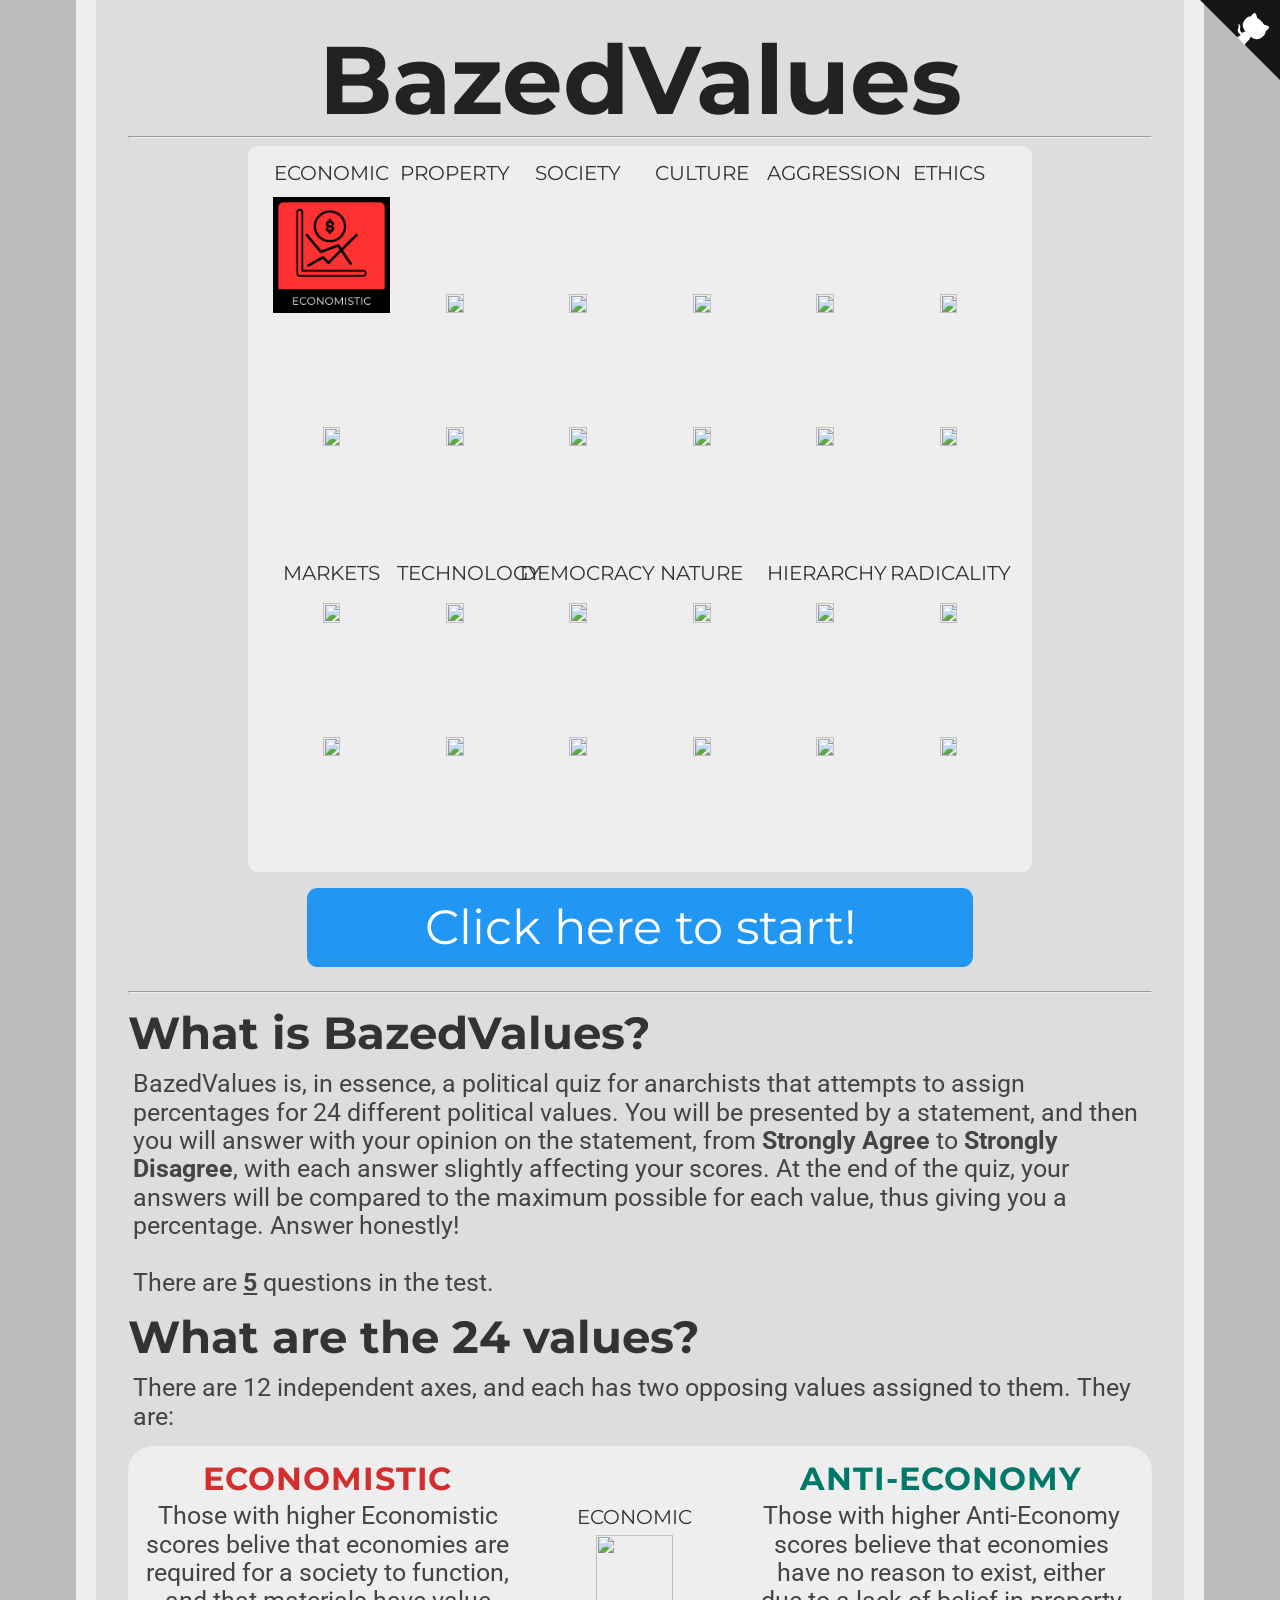
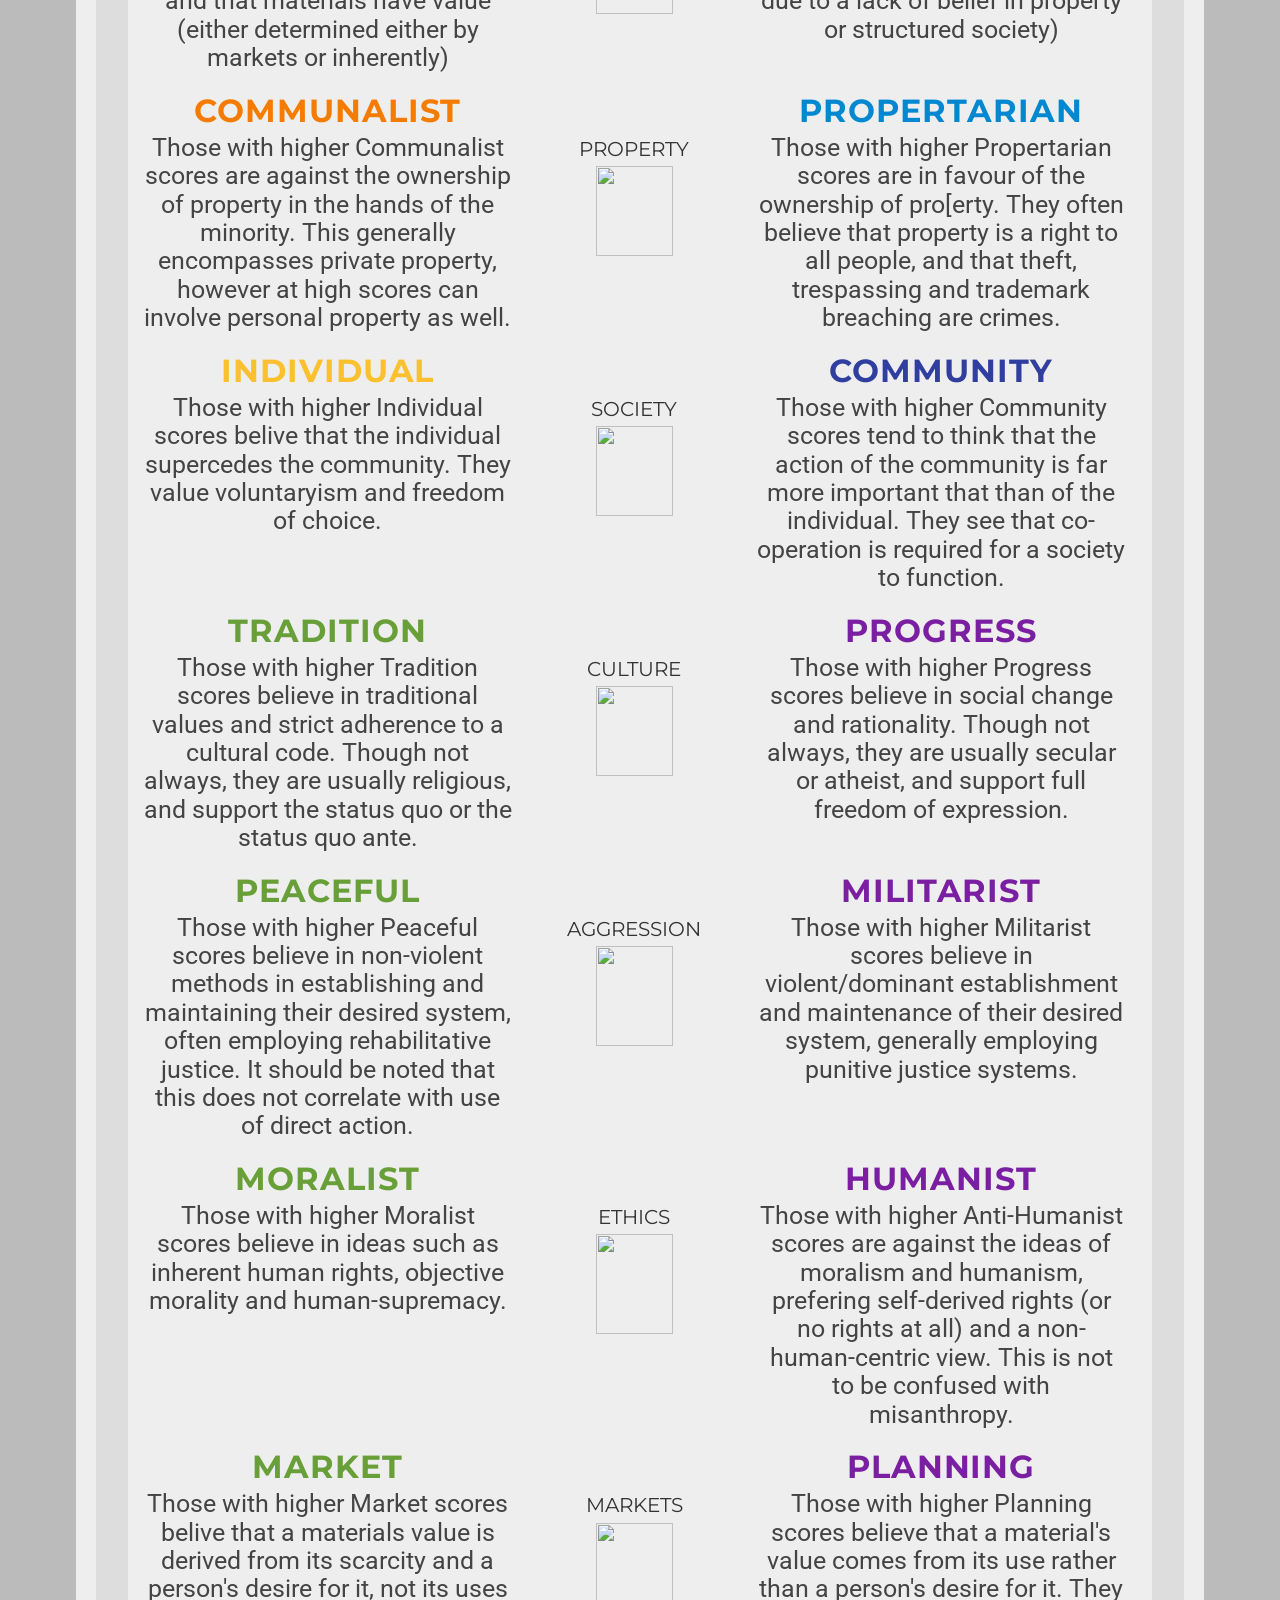
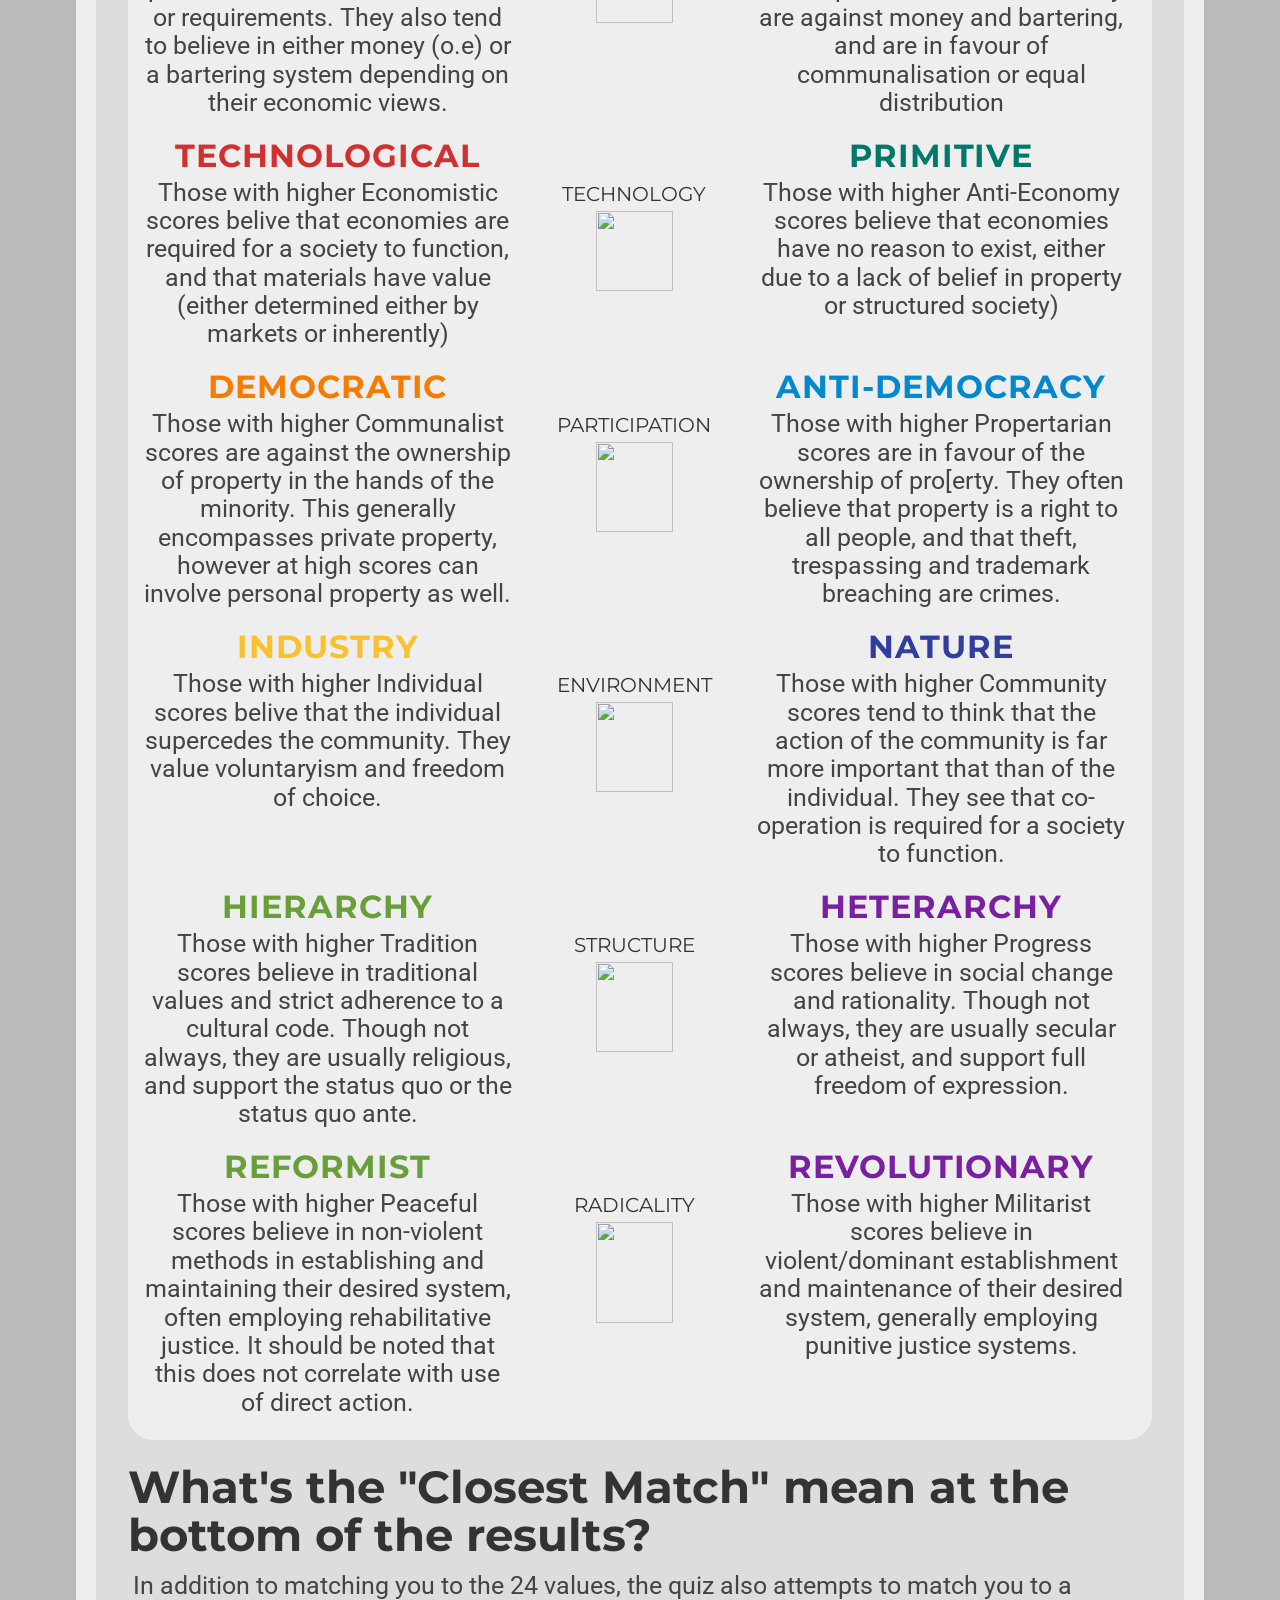
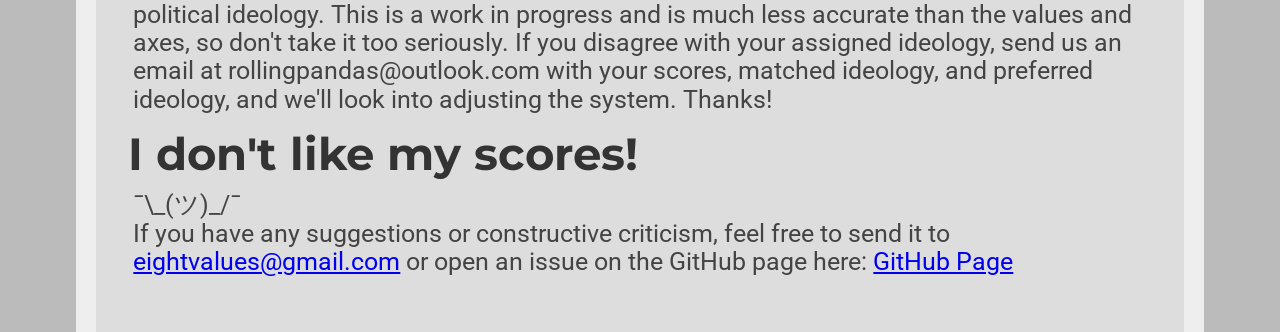
==== index.html @ c5df80fb "Update index.html" ====
<head>
<link href="https://fonts.googleapis.com/css?family=Montserrat:300,400,700|Roboto:400,700" rel="stylesheet">
<link href='style.css' rel='stylesheet' type='text/css'>
<title>BazedValuez</title>
<link rel="icon" type="x-icon" href="icon.png">
<link rel="shortcut icon" type="x-icon" href="icon.png">
<meta charset="utf-8">
<script async src="//pagead2.googlesyndication.com/pagead/js/adsbygoogle.js"></script>
<script>
  (adsbygoogle = window.adsbygoogle || []).push({
    google_ad_client: "ca-pub-6511426299019766",
    enable_page_level_ads: true
  });


</script>
</head>
<body>
<a href="https://github.com/Soulizt/BasedValuesagain/tree/master" class="github-corner" aria-label="View source on Github"><svg width="80" height="80" viewBox="0 0 250 250" style="fill:#151513; color:#fff; position: absolute; top: 0; border: 0; right: 0;" aria-hidden="true"><path d="M0,0 L115,115 L130,115 L142,142 L250,250 L250,0 Z"></path><path d="M128.3,109.0 C113.8,99.7 119.0,89.6 119.0,89.6 C122.0,82.7 120.5,78.6 120.5,78.6 C119.2,72.0 123.4,76.3 123.4,76.3 C127.3,80.9 125.5,87.3 125.5,87.3 C122.9,97.6 130.6,101.9 134.4,103.2" fill="currentColor" style="transform-origin: 130px 106px;" class="octo-arm"></path><path d="M115.0,115.0 C114.9,115.1 118.7,116.5 119.8,115.4 L133.7,101.6 C136.9,99.2 139.9,98.4 142.2,98.6 C133.8,88.0 127.5,74.4 143.8,58.0 C148.5,53.4 154.0,51.2 159.7,51.0 C160.3,49.4 163.2,43.6 171.4,40.1 C171.4,40.1 176.1,42.5 178.8,56.2 C183.1,58.6 187.2,61.8 190.9,65.4 C194.5,69.0 197.7,73.2 200.1,77.6 C213.8,80.2 216.3,84.9 216.3,84.9 C212.7,93.1 206.9,96.0 205.4,96.6 C205.1,102.4 203.0,107.8 198.3,112.5 C181.9,128.9 168.3,122.5 157.7,114.1 C157.9,116.9 156.7,120.9 152.7,124.9 L141.0,136.5 C139.8,137.7 141.6,141.9 141.8,141.8 Z" fill="currentColor" class="octo-body"></path></svg></a><style>.github-corner:hover .octo-arm{animation:octocat-wave 560ms ease-in-out}@keyframes octocat-wave{0%,100%{transform:rotate(0)}20%,60%{transform:rotate(-25deg)}40%,80%{transform:rotate(10deg)}}@media (max-width:500px){.github-corner:hover .octo-arm{animation:none}.github-corner .octo-arm{animation:octocat-wave 560ms ease-in-out}}</style>
<h1>BazedValues</h1>
<hr>
<div class="center">
    <div class="axis_name quadcolumn">ECONOMIC</div>
    <div class="axis_name quadcolumn">PROPERTY</div>
    <div class="axis_name quadcolumn">SOCIETY</div>
    <div class="axis_name quadcolumn">CULTURE</div>
    <div class="axis_name quadcolumn">AGGRESSION</div>
    <div class="axis_name quadcolumn">ETHICS</div>
    <a href="#anchor"><img src="axisicons/ECONOMISTIC (1).png" class="quadcolumn"></a>
    <a href="#anchor"><img src="value_images/nation.svg" class="quadcolumn"></a>
    <a href="#anchor"><img src="value_images/liberty.svg" class="quadcolumn"></a>
    <a href="#anchor"><img src="value_images/tradition.svg" class="quadcolumn"></a>
    <a href="#anchor"><img src="value_images/markets.svg" class="quadcolumn"></a>
    <a href="#anchor"><img src="value_images/globe.svg" class="quadcolumn"></a>
    <a href="#anchor"><img src="value_images/authority.svg" class="quadcolumn"></a>
    <a href="#anchor"><img src="value_images/progress.svg" class="quadcolumn"></a>
    <a href="#anchor"><img src="value_images/equality.svg" class="quadcolumn"></a>
    <a href="#anchor"><img src="value_images/nation.svg" class="quadcolumn"></a>
    <a href="#anchor"><img src="value_images/liberty.svg" class="quadcolumn"></a>
    <a href="#anchor"><img src="value_images/tradition.svg" class="quadcolumn"></a>
    <div class="axis_name quadcolumn">MARKETS</div>
    <div class="axis_name quadcolumn">TECHNOLOGY</div>
    <div class="axis_name quadcolumn">DEMOCRACY</div>
    <div class="axis_name quadcolumn">NATURE</div>
    <div class="axis_name quadcolumn">HIERARCHY</div>
    <div class="axis_name quadcolumn">RADICALITY</div>
    <a href="#anchor"><img src="value_images/markets.svg" class="quadcolumn"></a>
    <a href="#anchor"><img src="value_images/globe.svg" class="quadcolumn"></a>
    <a href="#anchor"><img src="value_images/authority.svg" class="quadcolumn"></a>
    <a href="#anchor"><img src="value_images/progress.svg" class="quadcolumn"></a>
    <a href="#anchor"><img src="value_images/equality.svg" class="quadcolumn"></a>
    <a href="#anchor"><img src="value_images/nation.svg" class="quadcolumn"></a>
    <a href="#anchor"><img src="value_images/liberty.svg" class="quadcolumn"></a>
    <a href="#anchor"><img src="value_images/tradition.svg" class="quadcolumn"></a>
    <a href="#anchor"><img src="value_images/markets.svg" class="quadcolumn"></a>
    <a href="#anchor"><img src="value_images/globe.svg" class="quadcolumn"></a>
    <a href="#anchor"><img src="value_images/authority.svg" class="quadcolumn"></a>
    <a href="#anchor"><img src="value_images/progress.svg" class="quadcolumn"></a>
</div>
<br>
<button class="button" onclick="location.href='instructions.html';" style="font-size:36pt;">Click here to start!</button>
<br><hr>
<h2>What is BazedValues?</h2>
    <p>BazedValues is, in essence, a political quiz for anarchists that attempts to assign percentages for 24 different political values. You will be presented by a statement, and then you will answer with your opinion on the statement, from <b>Strongly Agree</b> to <b>Strongly Disagree</b>, with each answer slightly affecting your scores. At the end of the quiz, your answers will be compared to the maximum possible for each value, thus giving you a percentage. Answer honestly!<br /><br />
    There are <b><u><span id="numOfQuestions"></span></u></b> questions in the test.</p>

<h2><a id="anchor">What are the 24 values?</a></h2>
    <p>There are 12 independent axes, and each has two opposing values assigned to them. They are:</p>
    <div class="explanation_bg">
        <div class="spacer">
            <div class="explanation_blurb_left">
                <p class="value"><b style="color:#d32f2f;">ECONOMISTIC</b></p>
                <p class="blurb-text">
                    Those with higher Economistic scores belive that economies are required for a society to function, and that materials have value (either determined either by markets or inherently)
                </p>
            </div>
            <div class="explanation_axis">
                <p class="axis_name">ECONOMIC</p>
                <img class="arrow" src="double_arrow.svg"></img>
            </div>
            <div class="explanation_blurb_right">
                <p class="value"><b style="color:#00796b;">ANTI-ECONOMY</b></p>
                <p class="blurb-text">
                    Those with higher Anti-Economy scores believe that economies have no reason to exist, either due to a lack of belief in property or structured society)
                </p>
            </div>
        </div>
        <div class="spacer">
            <div class="explanation_blurb_left">
                <p class="value"><b style="color:#f57c00;">COMMUNALIST</b></p>
                <p class="blurb-text">
                    Those with higher Communalist scores are against the ownership of property in the hands of the minority. This generally encompasses private property, however at high scores can involve personal property as well.
                </p>
            </div>
            <div class="explanation_axis">
                <p class="axis_name">PROPERTY</p>
                <img class="arrow" src="double_arrow.svg"></img>
            </div>
            <div class="explanation_blurb_right">
                <p class="value"><b style="color:#0288d1;">PROPERTARIAN</b></p>
                <p class="blurb-text">
                    Those with higher Propertarian scores are in favour of the ownership of pro[erty. They often believe that property is a right to all people, and that theft, trespassing and trademark breaching are crimes.
                </p>
            </div>
        </div>
        <div class="spacer">
            <div class="explanation_blurb_left">
                <p class="value"><b style="color:#fbc02d;">INDIVIDUAL</b></p>
                <p class="blurb-text">
                    Those with higher Individual scores belive that the individual supercedes the community. They value voluntaryism and freedom of choice.
                </p>
            </div>
            <div class="explanation_axis">
                <p class="axis_name">SOCIETY</p>
                <img class="arrow" src="double_arrow.svg"></img>
            </div>
            <div class="explanation_blurb_right">
                <p class="value"><b style="color:#303f9f;">COMMUNITY</b></p>
                <p class="blurb-text">
                    Those with higher Community scores tend to think that the action of the community is far more important that than of the individual. They see that co-operation is required for a society to function.
                </p>
            </div>
        </div>
        <div class="spacer">
            <div class="explanation_blurb_left">
                <p class="value"><b style="color:#689f38;">TRADITION</b></p>
                <p class="blurb-text">
                    Those with higher Tradition scores believe in traditional values and strict adherence to a cultural code. Though not always, they are usually religious, and support the status quo or the status quo ante.
                </p>
            </div>
            <div class="explanation_axis">
                <p class="axis_name">CULTURE</p>
                <img class="arrow" src="double_arrow.svg"></img>
            </div>
            <div class="explanation_blurb_right">
                <p class="value"><b style="color:#7b1fa2;">PROGRESS</b></p>
                <p class="blurb-text">
                    Those with higher Progress scores believe in social change and rationality. Though not always, they are usually secular or atheist, and support full freedom of expression.
                </p>
            </div>
         </div>
         <div class="spacer">
            <div class="explanation_blurb_left">
                <p class="value"><b style="color:#689f38;">PEACEFUL</b></p>
                <p class="blurb-text">
                    Those with higher Peaceful scores believe in non-violent methods in establishing and maintaining their desired system, often employing rehabilitative justice. It should be noted that this does not correlate with use of direct action.
                </p>
            </div>
            <div class="explanation_axis">
                <p class="axis_name">AGGRESSION</p>
                <img class="arrow" src="double_arrow.svg"></img>
            </div>
            <div class="explanation_blurb_right">
                <p class="value"><b style="color:#7b1fa2;">MILITARIST</b></p>
                <p class="blurb-text">
                    Those with higher Militarist scores believe in violent/dominant establishment and maintenance of their desired system, generally employing punitive justice systems.
                </p>
            </div>
          </div>
          <div class="spacer">
            <div class="explanation_blurb_left">
                <p class="value"><b style="color:#689f38;">MORALIST</b></p>
                <p class="blurb-text">
                    Those with higher Moralist scores believe in ideas such as inherent human rights, objective morality and human-supremacy.
                </p>
            </div>
            <div class="explanation_axis">
                <p class="axis_name">ETHICS</p>
                <img class="arrow" src="double_arrow.svg"></img>
            </div>
            <div class="explanation_blurb_right">
                <p class="value"><b style="color:#7b1fa2;">HUMANIST</b></p>
                <p class="blurb-text">
                    Those with higher Anti-Humanist scores are against the ideas of moralism and humanism, prefering self-derived rights (or no rights at all) and a non-human-centric view. This is not to be confused with misanthropy.
                </p>
            </div>
          </div>
          <div class="spacer">
            <div class="explanation_blurb_left">
                <p class="value"><b style="color:#689f38;">MARKET</b></p>
                <p class="blurb-text">
                    Those with higher Market scores belive that a materials value is derived from its scarcity and a person's desire for it, not its uses or requirements. They also tend to believe in either money (o.e) or a bartering system depending on their economic views.
                </p>
            </div>
            <div class="explanation_axis">
                <p class="axis_name">MARKETS</p>
                <img class="arrow" src="double_arrow.svg"></img>
            </div>
            <div class="explanation_blurb_right">
                <p class="value"><b style="color:#7b1fa2;">PLANNING</b></p>
                <p class="blurb-text">
                    Those with higher Planning scores believe that a material's value comes from its use rather than a person's desire for it. They are against money and bartering, and are in favour of communalisation or equal distribution
                </p>
            </div>
        </div>
        <div class="spacer">
            <div class="explanation_blurb_left">
                <p class="value"><b style="color:#d32f2f;">TECHNOLOGICAL</b></p>
                <p class="blurb-text">
                    Those with higher Economistic scores belive that economies are required for a society to function, and that materials have value (either determined either by markets or inherently)
                </p>
            </div>
            <div class="explanation_axis">
                <p class="axis_name">TECHNOLOGY</p>
                <img class="arrow" src="double_arrow.svg"></img>
            </div>
            <div class="explanation_blurb_right">
                <p class="value"><b style="color:#00796b;">PRIMITIVE</b></p>
                <p class="blurb-text">
                    Those with higher Anti-Economy scores believe that economies have no reason to exist, either due to a lack of belief in property or structured society)
                </p>
            </div>
        </div>
        <div class="spacer">
            <div class="explanation_blurb_left">
                <p class="value"><b style="color:#f57c00;">DEMOCRATIC</b></p>
                <p class="blurb-text">
                    Those with higher Communalist scores are against the ownership of property in the hands of the minority. This generally encompasses private property, however at high scores can involve personal property as well.
                </p>
            </div>
            <div class="explanation_axis">
                <p class="axis_name">PARTICIPATION</p>
                <img class="arrow" src="double_arrow.svg"></img>
            </div>
            <div class="explanation_blurb_right">
                <p class="value"><b style="color:#0288d1;">ANTI-DEMOCRACY</b></p>
                <p class="blurb-text">
                    Those with higher Propertarian scores are in favour of the ownership of pro[erty. They often believe that property is a right to all people, and that theft, trespassing and trademark breaching are crimes.
                </p>
            </div>
        </div>
        <div class="spacer">
            <div class="explanation_blurb_left">
                <p class="value"><b style="color:#fbc02d;">INDUSTRY</b></p>
                <p class="blurb-text">
                    Those with higher Individual scores belive that the individual supercedes the community. They value voluntaryism and freedom of choice.
                </p>
            </div>
            <div class="explanation_axis">
                <p class="axis_name">ENVIRONMENT</p>
                <img class="arrow" src="double_arrow.svg"></img>
            </div>
            <div class="explanation_blurb_right">
                <p class="value"><b style="color:#303f9f;">NATURE</b></p>
                <p class="blurb-text">
                    Those with higher Community scores tend to think that the action of the community is far more important that than of the individual. They see that co-operation is required for a society to function.
                </p>
            </div>
        </div>
        <div class="spacer">
            <div class="explanation_blurb_left">
                <p class="value"><b style="color:#689f38;">HIERARCHY</b></p>
                <p class="blurb-text">
                    Those with higher Tradition scores believe in traditional values and strict adherence to a cultural code. Though not always, they are usually religious, and support the status quo or the status quo ante.
                </p>
            </div>
            <div class="explanation_axis">
                <p class="axis_name">STRUCTURE</p>
                <img class="arrow" src="double_arrow.svg"></img>
            </div>
            <div class="explanation_blurb_right">
                <p class="value"><b style="color:#7b1fa2;">HETERARCHY</b></p>
                <p class="blurb-text">
                    Those with higher Progress scores believe in social change and rationality. Though not always, they are usually secular or atheist, and support full freedom of expression.
                </p>
            </div>
         </div>
         <div class="spacer">
            <div class="explanation_blurb_left">
                <p class="value"><b style="color:#689f38;">REFORMIST</b></p>
                <p class="blurb-text">
                    Those with higher Peaceful scores believe in non-violent methods in establishing and maintaining their desired system, often employing rehabilitative justice. It should be noted that this does not correlate with use of direct action.
                </p>
            </div>
            <div class="explanation_axis">
                <p class="axis_name">RADICALITY</p>
                <img class="arrow" src="double_arrow.svg"></img>
            </div>
            <div class="explanation_blurb_right">
                <p class="value"><b style="color:#7b1fa2;">REVOLUTIONARY</b></p>
                <p class="blurb-text">
                    Those with higher Militarist scores believe in violent/dominant establishment and maintenance of their desired system, generally employing punitive justice systems.
                </p>
            </div>
          </div>
        <br/>
    </div>

<h2 style="margin-top: 17pt;">What's the "Closest Match" mean at the bottom of the results?</h2>
    <p>In addition to matching you to the 24 values, the quiz also attempts to match you to a political ideology. This is a work in progress and is much less accurate than the values and axes, so don't take it too seriously. If you disagree with your assigned ideology, send us an email at rollingpandas@outlook.com with your scores, matched ideology, and preferred ideology, and we'll look into adjusting the system. Thanks!</p>
<h2>I don't like my scores!</h2>
    <p>¯\_(ツ)_/¯<br/>
    If you have any suggestions or constructive criticism, feel free to send it to <a href="mailto:rollingpandas@outlook.com">eightvalues@gmail.com</a> or open an issue on the GitHub page here: <a href="https://github.com/Soulizt/BasedValuesagain">GitHub Page</a></p>
<br>
<!-- Website visit statistics - no personal information is collected! -->
<script type="text/javascript">
var sc_project=11325211;
var sc_invisible=1;
var sc_security="fd9f0659";
var scJsHost = (("https:" == document.location.protocol) ?
"https://secure." : "http://www.");
document.write("<sc"+"ript type='text/javascript' src='" +
scJsHost+
"statcounter.com/counter/counter.js'></"+"script>");
</script>
<noscript><div class="statcounter"><a title="web stats"
href="http://statcounter.com/" target="_blank"><img
class="statcounter"
src="//c.statcounter.com/11325211/0/fd9f0659/1/" alt="web
stats"></a></div></noscript>

<!-- This is the script for the page itself -->
<script type="application/javascript"src="questions.js"></script>
<script type="text/javascript">
    document.getElementById("numOfQuestions").innerHTML = questions.length;
</script>
</body>
---- style.css ----
html {
    background-color: #bbbbbb;
    padding: 0px;
    scroll-behavior: smooth;
}
body {
    width: 80%;
    min-height: calc(100vh - 4em);
    margin: 0 auto;
    padding: 2em;
    background-color: #dddddd;
    border-color: #eeeeee;
    border-left-style: solid;
    border-right-style: solid;
    border-width: 20px;
}
p {
    color: #444444;
    font-family: 'Roboto', sans-serif;
    font-size: 18.5pt;
    line-height: 1.15;
    margin: 4pt;
}

p.value {
    margin-top: 22px;
    margin-bottom: 22px;
    text-indent: -16pt;
    margin-left: 20pt;
    font-size: 24pt;
    line-height: 2.11666656px;
    letter-spacing: 0.03em;
    font-family: 'Montserrat';
}

p.axis_name {
    margin-top: 50px;
    color: #333333;
    font-size: 15pt;
    font-family: 'Montserrat';
}
p.question {
    margin: 16pt auto;
    color: #333333;
    font-family: 'Montserrat', sans-serif;
    font-weight: normal;
    width: 70%;
    min-width: 500pt;
    min-height: 144pt;
    background-color: #eeeeee;
    padding: 16pt;
    border-radius: 16pt;
    font-size: 36pt;
    display: flex;
    justify-content: center;
    align-items: center;
    text-align: center;

}
h1 {
    color: #222222;
    font-family: 'Montserrat', sans-serif;
    font-size: 72pt;
    text-align: center;
    line-height: 72pt;
    margin-top: 0pt;
    margin-bottom: 0pt;
}
h2 {
    color: #333333;
    font-family: 'Montserrat', sans-serif;
    font-size: 34pt;
    line-height: 36pt;
    margin-top: 12pt;
    margin-bottom: 10pt;
}
li {
    font-size: 16pt;
    text-indent: 16pt;
}
a {
    font-family: inherit;
}
div.center {
    background-color: #eeeeee;
    font-family: 'Montserrat', sans-serif;
    border-radius: 8pt;
    padding: 6pt;
    color: white;
    width: 75%;
    min-width: 488pt;
    text-align: center;
    text-decoration: none;
    display: block;
    font-size: 20pt;
    margin: auto;
}
img.quadcolumn {
    width: 15.16%;
    transition: transform .3s;
}
img.quadcolumn:hover {
    transform: scale(1.05);
  }
div.quadcolumn {
    width: 15.16%;
}
div.axis_name {
    color: #333333;
    font-size: 15pt;
    font-family: 'Montserrat';
    display: inline-block;
    padding-bottom: 8.65pt;
}
.spacer {
    display: flex;
}
.spacer > div{
    margin-top: 10px;
    display: inline-block;
    *display: inline; /* For IE7 */
    text-align: center;
}
.button {
    background-color: #2196f3;
    font-family: 'Montserrat', sans-serif;
    border: none;
    border-radius: 8pt;
    color: white;
    padding: 8pt;
    width: 50%;
    min-width: 500pt;
    text-align: center;
    text-decoration: none;
    display: block;
    font-size: 24pt;
    margin: -2px auto;
    cursor: pointer;
}
.button:hover, .button:focus { background: #1687e0; }
.stronglyAgree { background: #1b5e20; }
.stronglyAgree:hover, .stronglyAgree:focus { background: #154a19; }
.agree { background: #4caf50; }
.agree:hover, .agree:focus { background: #29942e; }
.neutral { background: #949494; }
.neutral:hover, .neutral:focus { background: #656565; }
.disagree { background: #f44336; }
.disagree:hover, .disagree:focus { background: #d6271a; }
.stronglyDisagree { background: #b71c1c; }
.stronglyDisagree:hover, .stronglyDisagree:focus { background: #a00e0e; }

.small_button, .small_button_off {
    background-color: #333;
    font-family: 'Montserrat', sans-serif;
    border: none;
    border-radius: 8pt;
    color: white;
    padding: 8pt;
    width: 10%;
    min-width: 100pt;
    text-align: center;
    text-decoration: none;
    display: block;
    font-size: 18pt;
    margin: -2px auto;
    cursor: pointer;
}

.small_button:hover, .small_button:focus {
    background: #222;
}

.small_button_off {
    background-color: #ddd;
    color: #888;
    border: 2px solid #888;
    cursor: not-allowed;
    margin: -4px auto;
}
.arrow {
    width: 60%;
    height: auto;
}
div.explanation_blurb_left {
    vertical-align: top;
    width: 37%;
    margin-left: 1%;
    margin-right: 1%;
}
div.explanation_blurb_right {
    vertical-align: top;
    width: 37%;
    margin-left: 1%;
    margin-right: 1%;
}
div.explanation_axis {
    width: 20.9%;
    vertical-align: top;
}
div.axis {
    width: 100%;
    display: flex;
    align-items: center;
    justify-content: center;
}
div.bar {
    height: 36pt;
    line-height: 36pt;
    padding: 8pt;
    margin-top: 4pt;
    margin-bottom: 4pt;
    border-width: 4px;
    border-right-width: 1px;
    border-top-style: solid;
    border-bottom-style: solid;
    border-color: #222222;
    background-color: #eeeeee;
    display: block;
    width: 50%;
}
div.text-wrapper {
    font-family: 'Montserrat', sans-serif;
    font-size: 36pt;
    line-height: 36pt;
    color: #222222;
    display: inline-block;
}
div.equality {
    background-color: #f44336;
    text-align: left;
    border-right-style: solid;
}
div.wealth {
    background-color: #00897b;
    text-align: right;
    border-left-style: solid;
}
div.liberty {
    background-color: #ffeb3b;
    text-align: left;
    border-right-style: solid;
}
div.authority {
    background-color: #3f51b5;
    text-align: right;
    border-left-style: solid;
}
div.peace {
    background-color: #03a9f4;
    text-align: right;
    border-left-style: solid;
}
div.might {
    background-color: #ff9800;
    text-align: left;
    border-right-style: solid;
}
div.progress {
    background-color: #9c27b0;
    text-align: right;
    border-left-style: solid;
}
div.tradition {
    background-color: #8bc34a;
    text-align: left;
    border-right-style: solid;
}
div.serenity {
    background-color: #9c27b0;
    text-align: right;
    border-left-style: solid;
}
div.violence {
    background-color: #8bc34a;
    text-align: left;
    border-right-style: solid;
}
div.human {
    background-color: #9c27b0;
    text-align: right;
    border-left-style: solid;
}
div.inhuman {
    background-color: #8bc34a;
    text-align: left;
    border-right-style: solid;
}
div.cashdollar {
    background-color: #9c27b0;
    text-align: right;
    border-left-style: solid;
}
div.planned {
    background-color: #8bc34a;
    text-align: left;
    border-right-style: solid;
}
div.techy {
    background-color: #9c27b0;
    text-align: right;
    border-left-style: solid;
}
div.monke {
    background-color: #8bc34a;
    text-align: left;
    border-right-style: solid;
}
div.democracy {
    background-color: #9c27b0;
    text-align: right;
    border-left-style: solid;
}
div.lithit {
    background-color: #8bc34a;
    text-align: left;
    border-right-style: solid;
}
div.industry {
    background-color: #9c27b0;
    text-align: right;
    border-left-style: solid;
}
div.natural {
    background-color: #8bc34a;
    text-align: left;
    border-right-style: solid;
}
div.hiersexual {
    background-color: #9c27b0;
    text-align: right;
    border-left-style: solid;
}
div.heterosexual {
    background-color: #8bc34a;
    text-align: left;
    border-right-style: solid;
}
div.radical {
    background-color: #9c27b0;
    text-align: right;
    border-left-style: solid;
}
div.boring {
    background-color: #8bc34a;
    text-align: left;
    border-right-style: solid;
}
span.weight-300 {
    font-weight: 300;
}
.explanation_bg {
    background-color: #eeeeee;
    border-radius: 25px;
    margin-top: 15px;
}
#banner {
    border-color: #444444;
    border-style: solid;
    border-width: 2px;
    border-radius: 8pt;
    display: block;
    margin: 8pt;
    margin-left: auto;
    margin-right: auto;
}
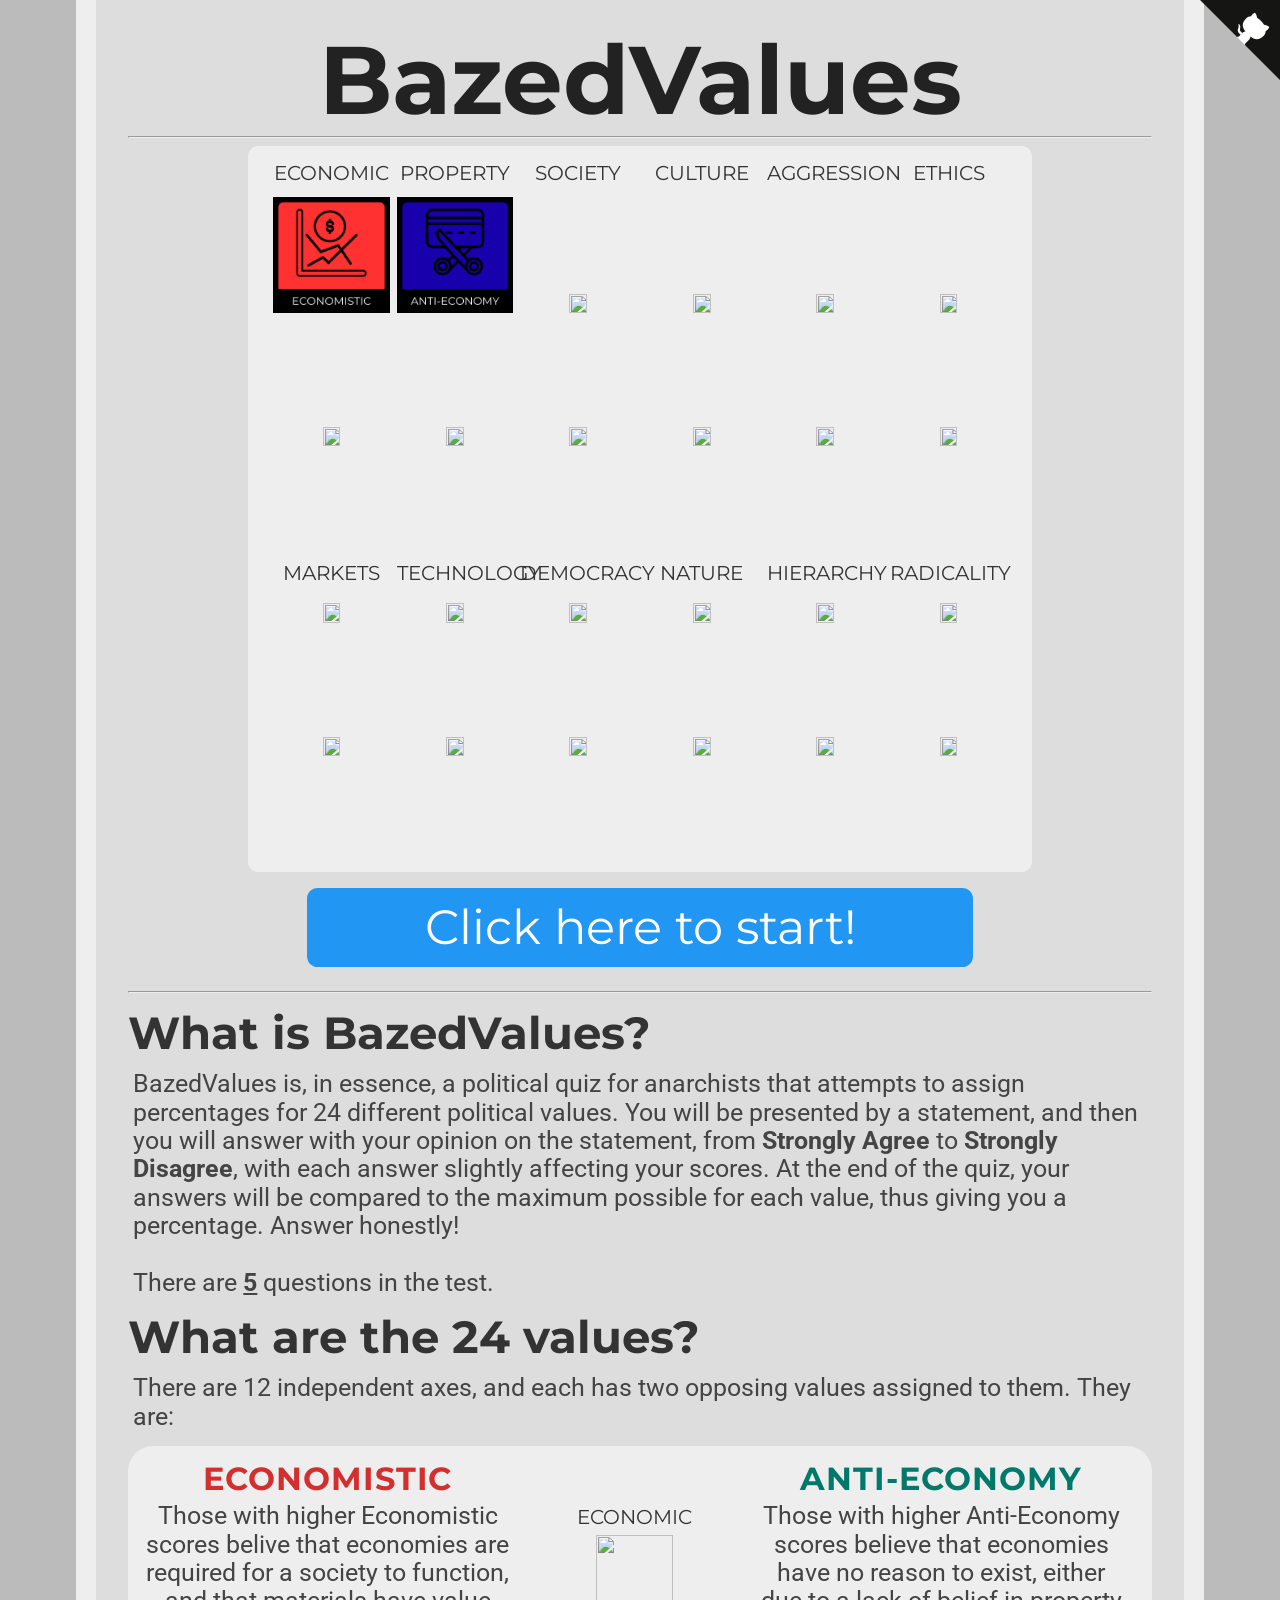
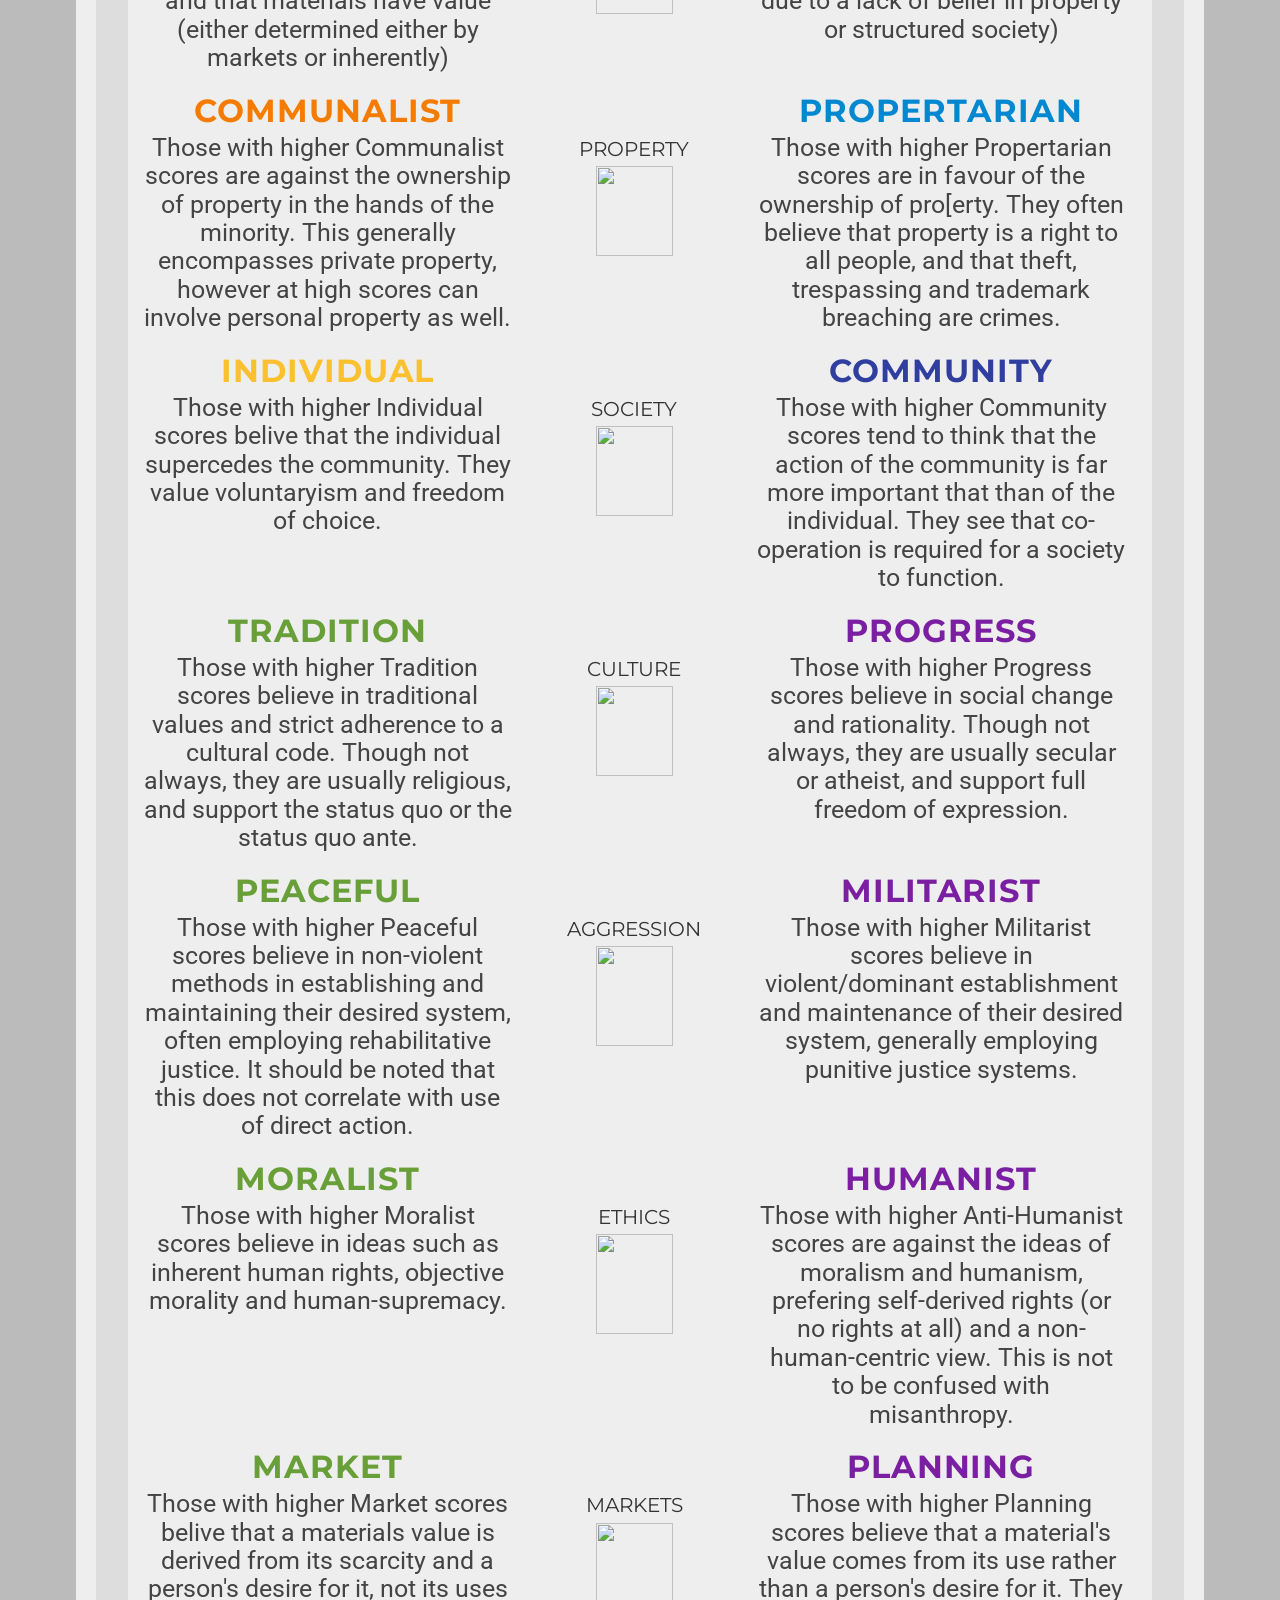
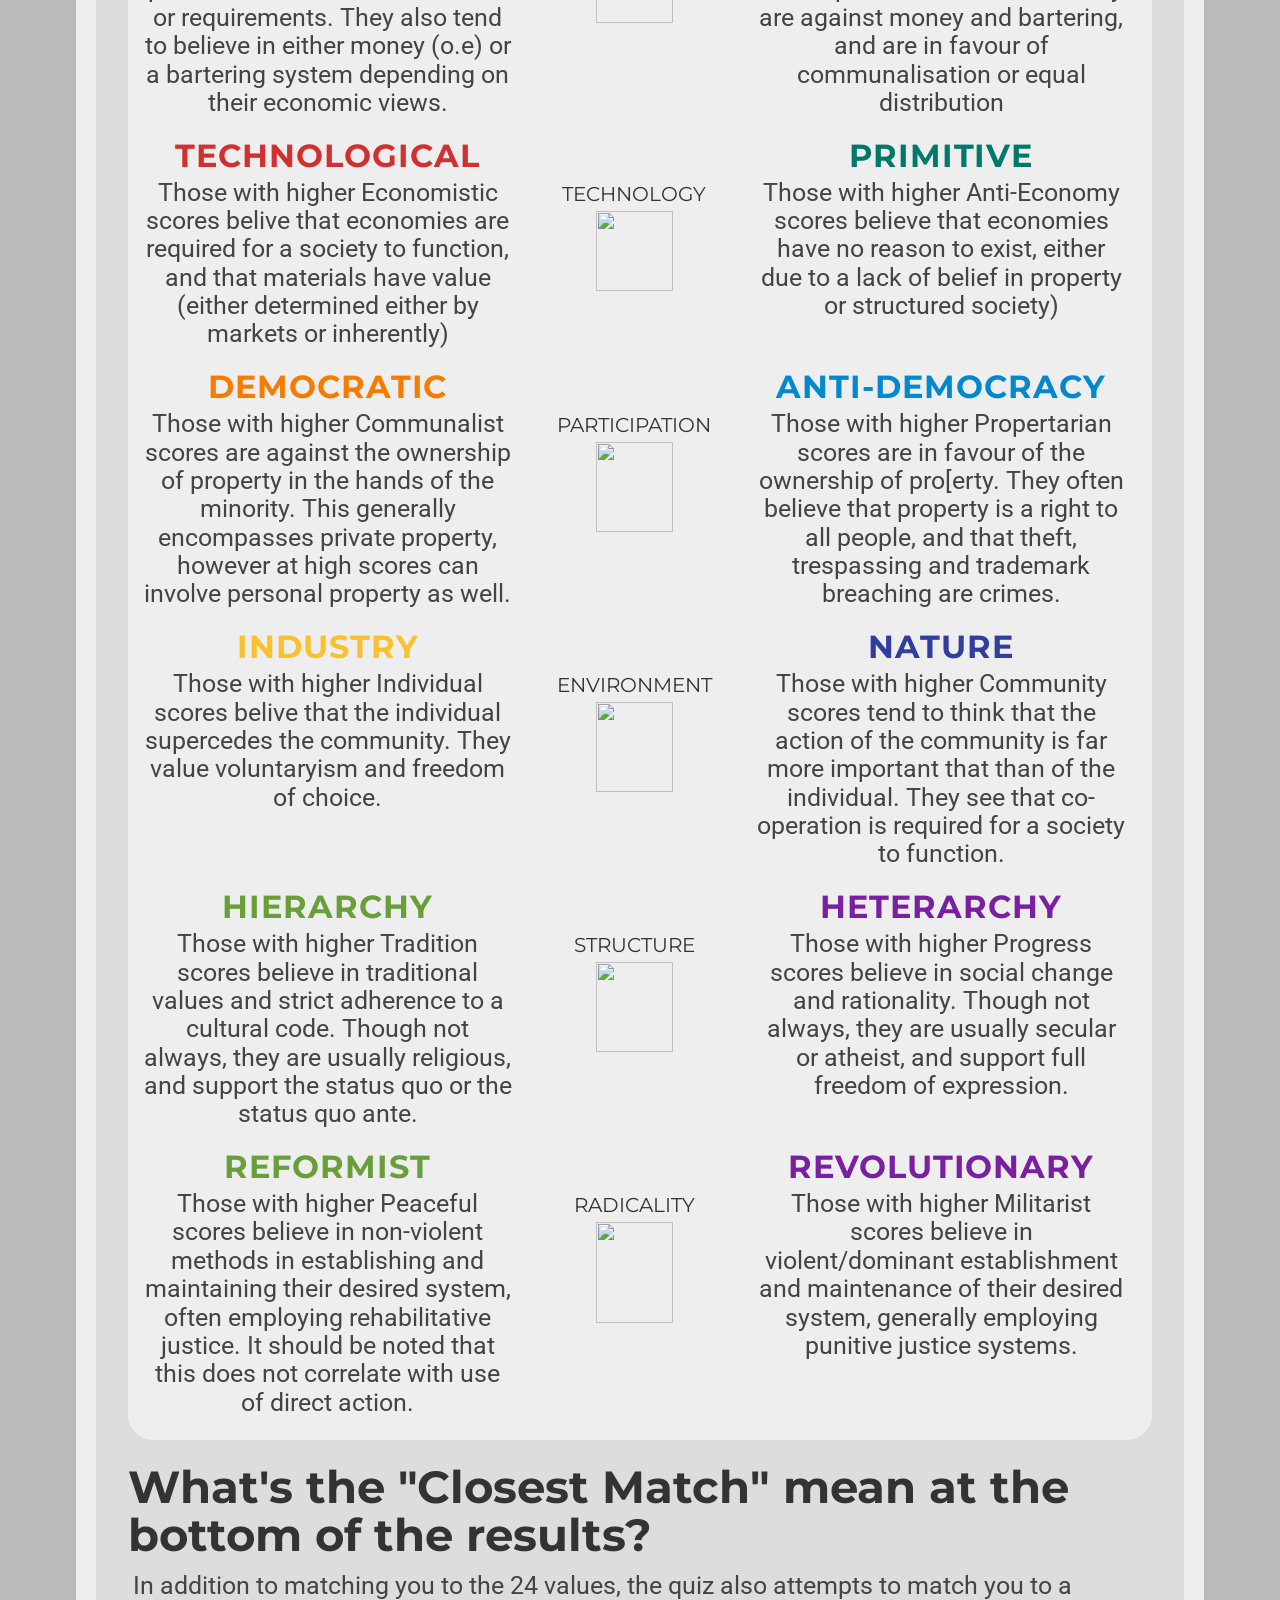
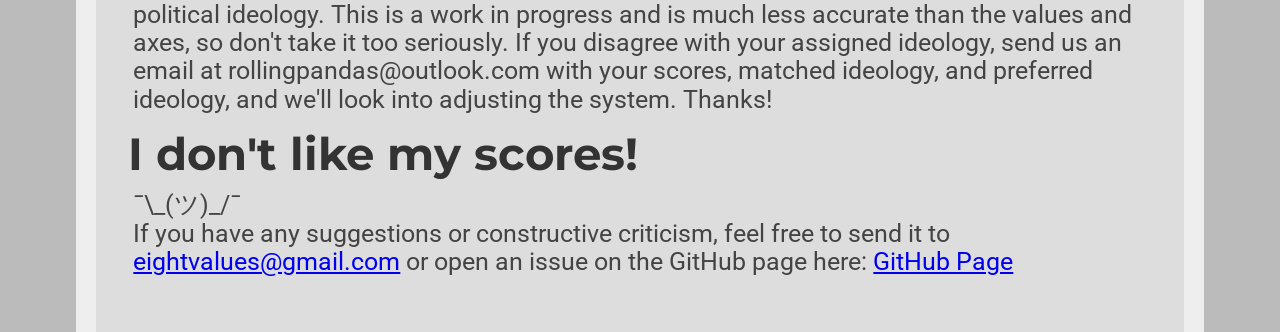
==== commit ed2a9238: "Update index.html" ====
--- a/index.html
+++ b/index.html
@@ -27,7 +27,7 @@
     <div class="axis_name quadcolumn">AGGRESSION</div>
     <div class="axis_name quadcolumn">ETHICS</div>
     <a href="#anchor"><img src="axisicons/ECONOMISTIC (1).png" class="quadcolumn"></a>
-    <a href="#anchor"><img src="value_images/nation.svg" class="quadcolumn"></a>
+    <a href="#anchor"><img src="axisicons/ANTI-ECONOMY.png" class="quadcolumn"></a>
     <a href="#anchor"><img src="value_images/liberty.svg" class="quadcolumn"></a>
     <a href="#anchor"><img src="value_images/tradition.svg" class="quadcolumn"></a>
     <a href="#anchor"><img src="value_images/markets.svg" class="quadcolumn"></a>
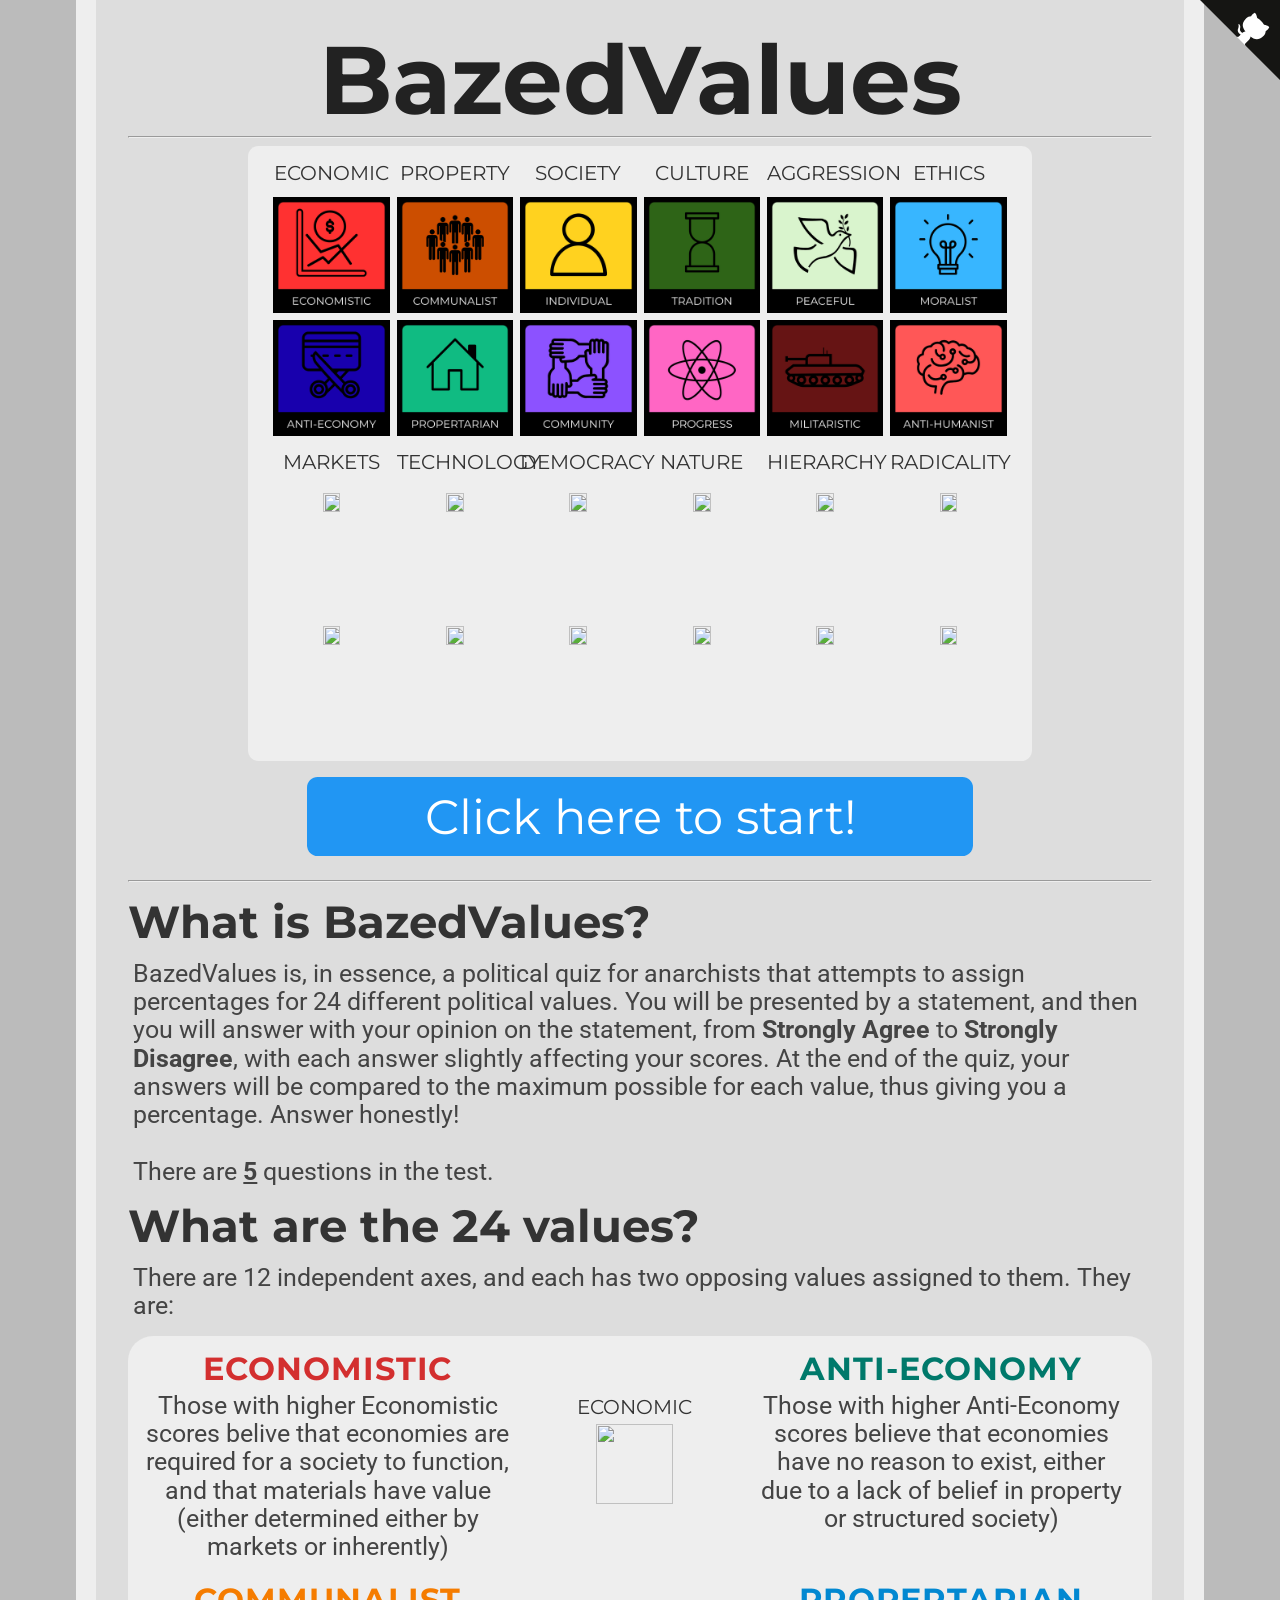
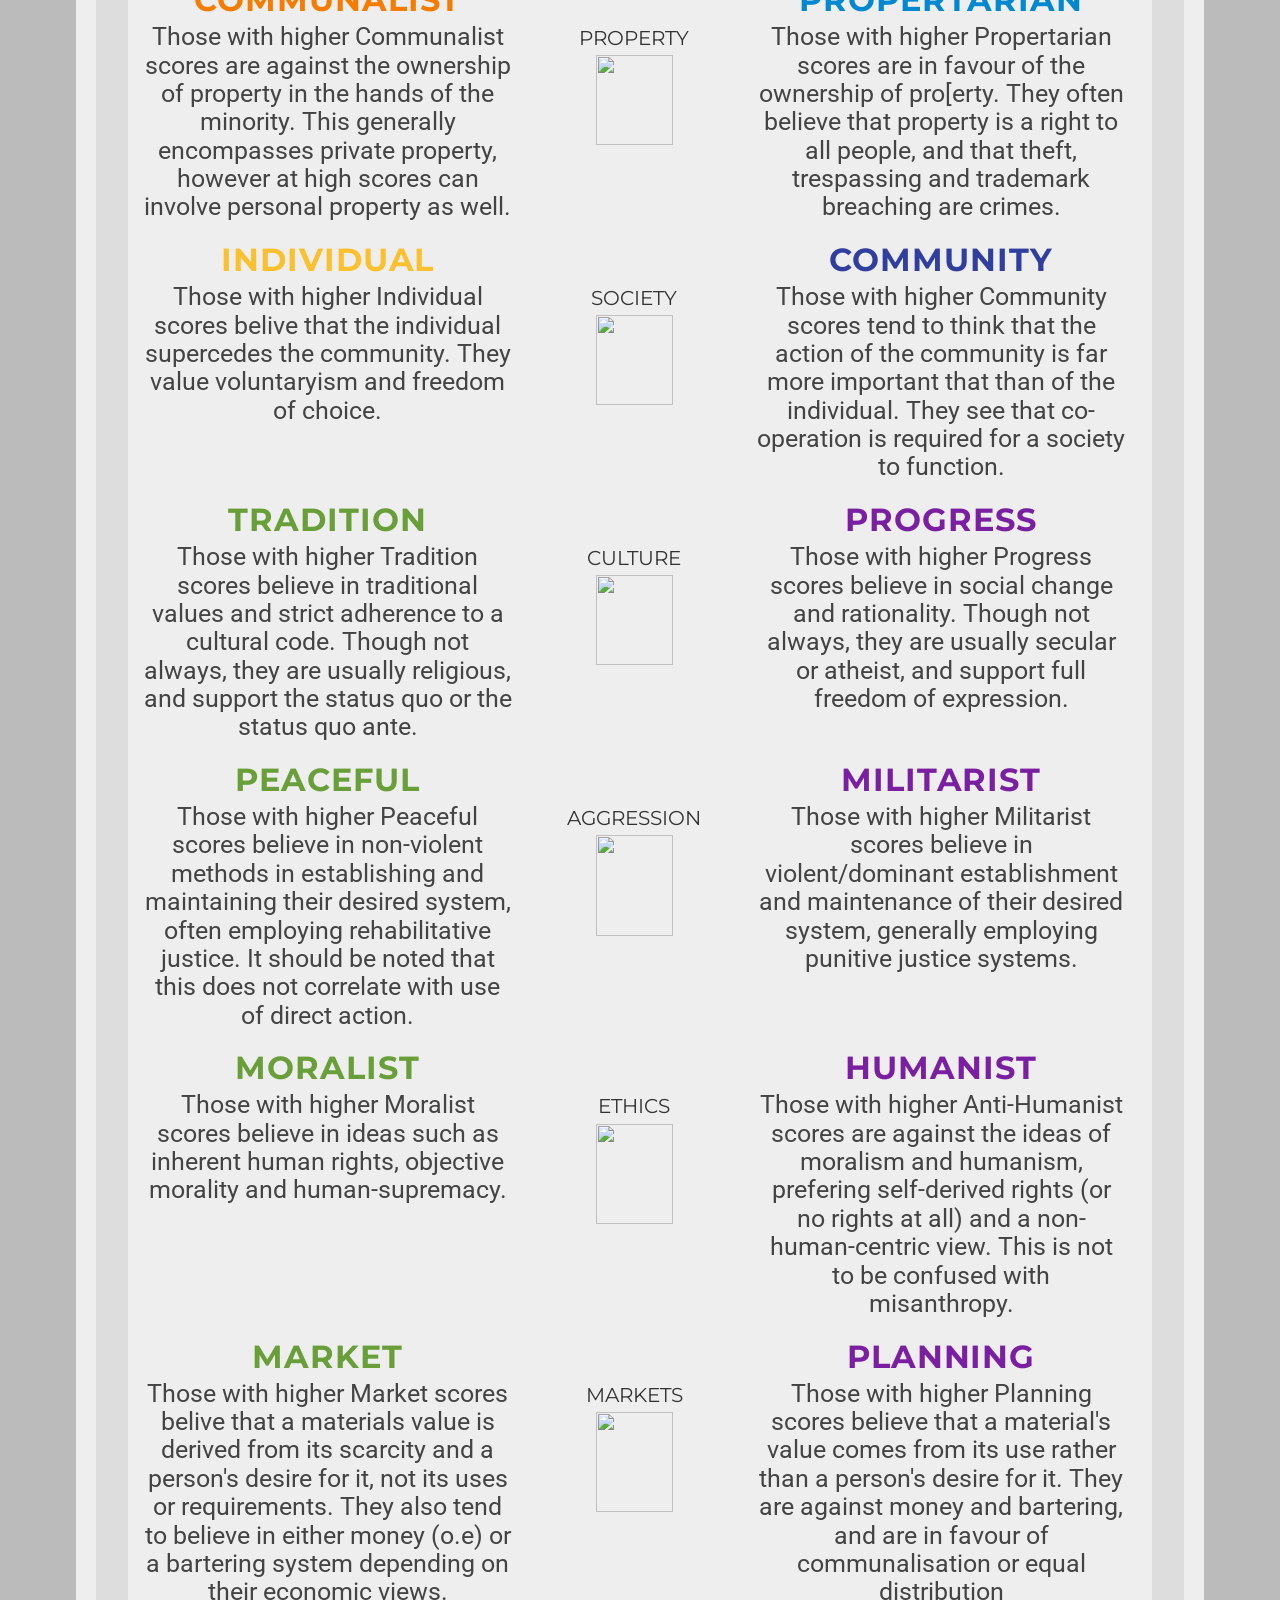
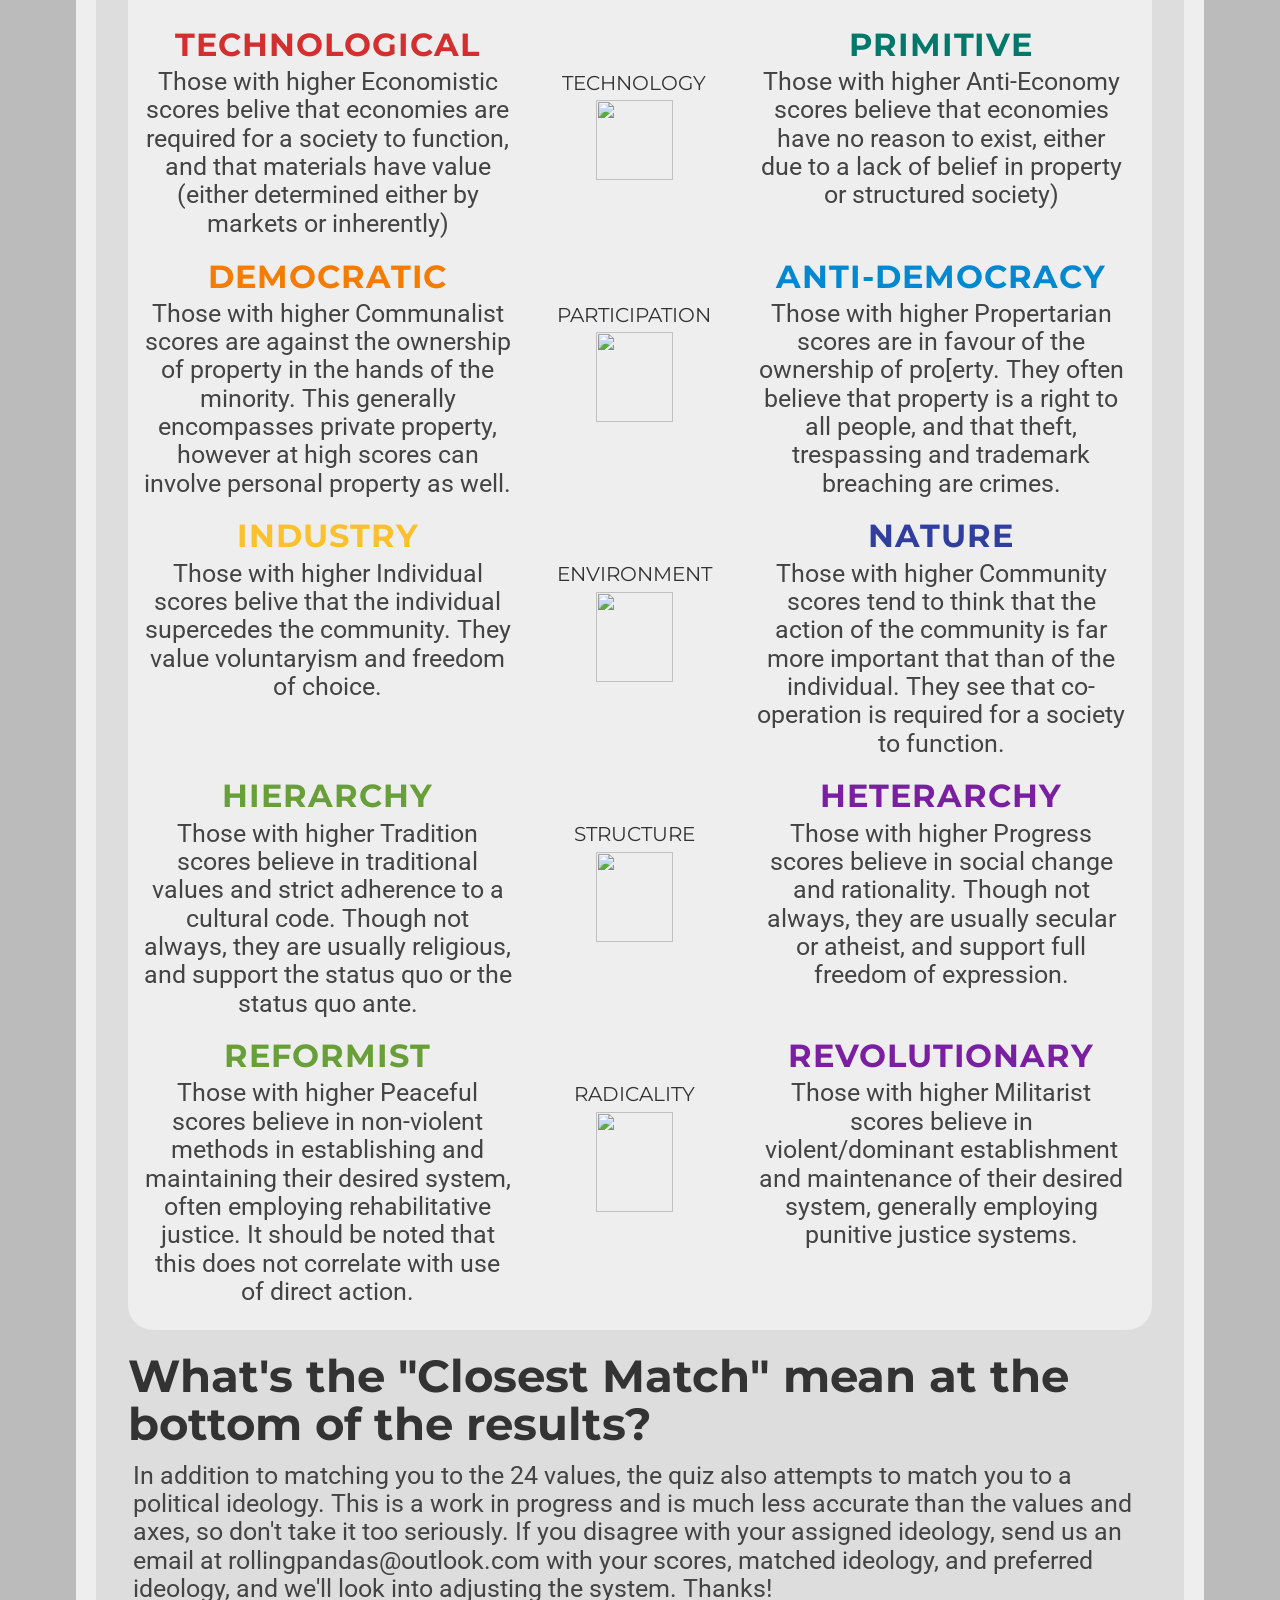
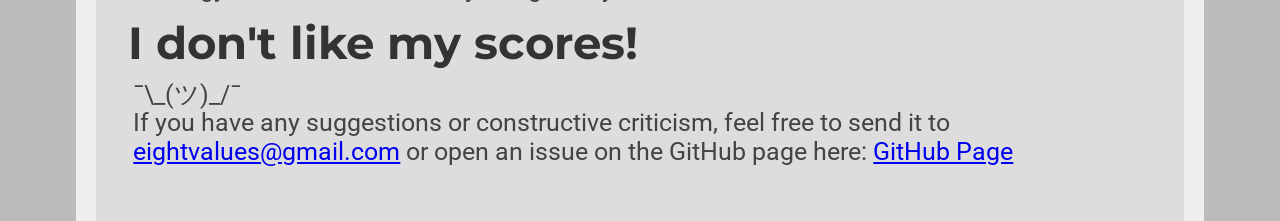
==== commit 000ff1b3: "Update index.html" ====
--- a/index.html
+++ b/index.html
@@ -27,17 +27,17 @@
     <div class="axis_name quadcolumn">AGGRESSION</div>
     <div class="axis_name quadcolumn">ETHICS</div>
     <a href="#anchor"><img src="axisicons/ECONOMISTIC (1).png" class="quadcolumn"></a>
+    <a href="#anchor"><img src="axisicons/ANTI-ECONOMY (1).png" class="quadcolumn"></a>
+    <a href="#anchor"><img src="axisicons/individual.png" class="quadcolumn"></a>
+    <a href="#anchor"><img src="axisicons/trad.png" class="quadcolumn"></a>
+    <a href="#anchor"><img src="axisicons/peace.png" class="quadcolumn"></a>
+    <a href="#anchor"><img src="axisicons/moral.png" class="quadcolumn"></a>
     <a href="#anchor"><img src="axisicons/ANTI-ECONOMY.png" class="quadcolumn"></a>
-    <a href="#anchor"><img src="value_images/liberty.svg" class="quadcolumn"></a>
-    <a href="#anchor"><img src="value_images/tradition.svg" class="quadcolumn"></a>
-    <a href="#anchor"><img src="value_images/markets.svg" class="quadcolumn"></a>
-    <a href="#anchor"><img src="value_images/globe.svg" class="quadcolumn"></a>
-    <a href="#anchor"><img src="value_images/authority.svg" class="quadcolumn"></a>
-    <a href="#anchor"><img src="value_images/progress.svg" class="quadcolumn"></a>
-    <a href="#anchor"><img src="value_images/equality.svg" class="quadcolumn"></a>
-    <a href="#anchor"><img src="value_images/nation.svg" class="quadcolumn"></a>
-    <a href="#anchor"><img src="value_images/liberty.svg" class="quadcolumn"></a>
-    <a href="#anchor"><img src="value_images/tradition.svg" class="quadcolumn"></a>
+    <a href="#anchor"><img src="axisicons/propertarian.png" class="quadcolumn"></a>
+    <a href="#anchor"><img src="axisicons/community.png" class="quadcolumn"></a>
+    <a href="#anchor"><img src="axisicons/prog.png" class="quadcolumn"></a>
+    <a href="#anchor"><img src="axisicons/war.png" class="quadcolumn"></a>
+    <a href="#anchor"><img src="axisicons/amoral.png" class="quadcolumn"></a>
     <div class="axis_name quadcolumn">MARKETS</div>
     <div class="axis_name quadcolumn">TECHNOLOGY</div>
     <div class="axis_name quadcolumn">DEMOCRACY</div>
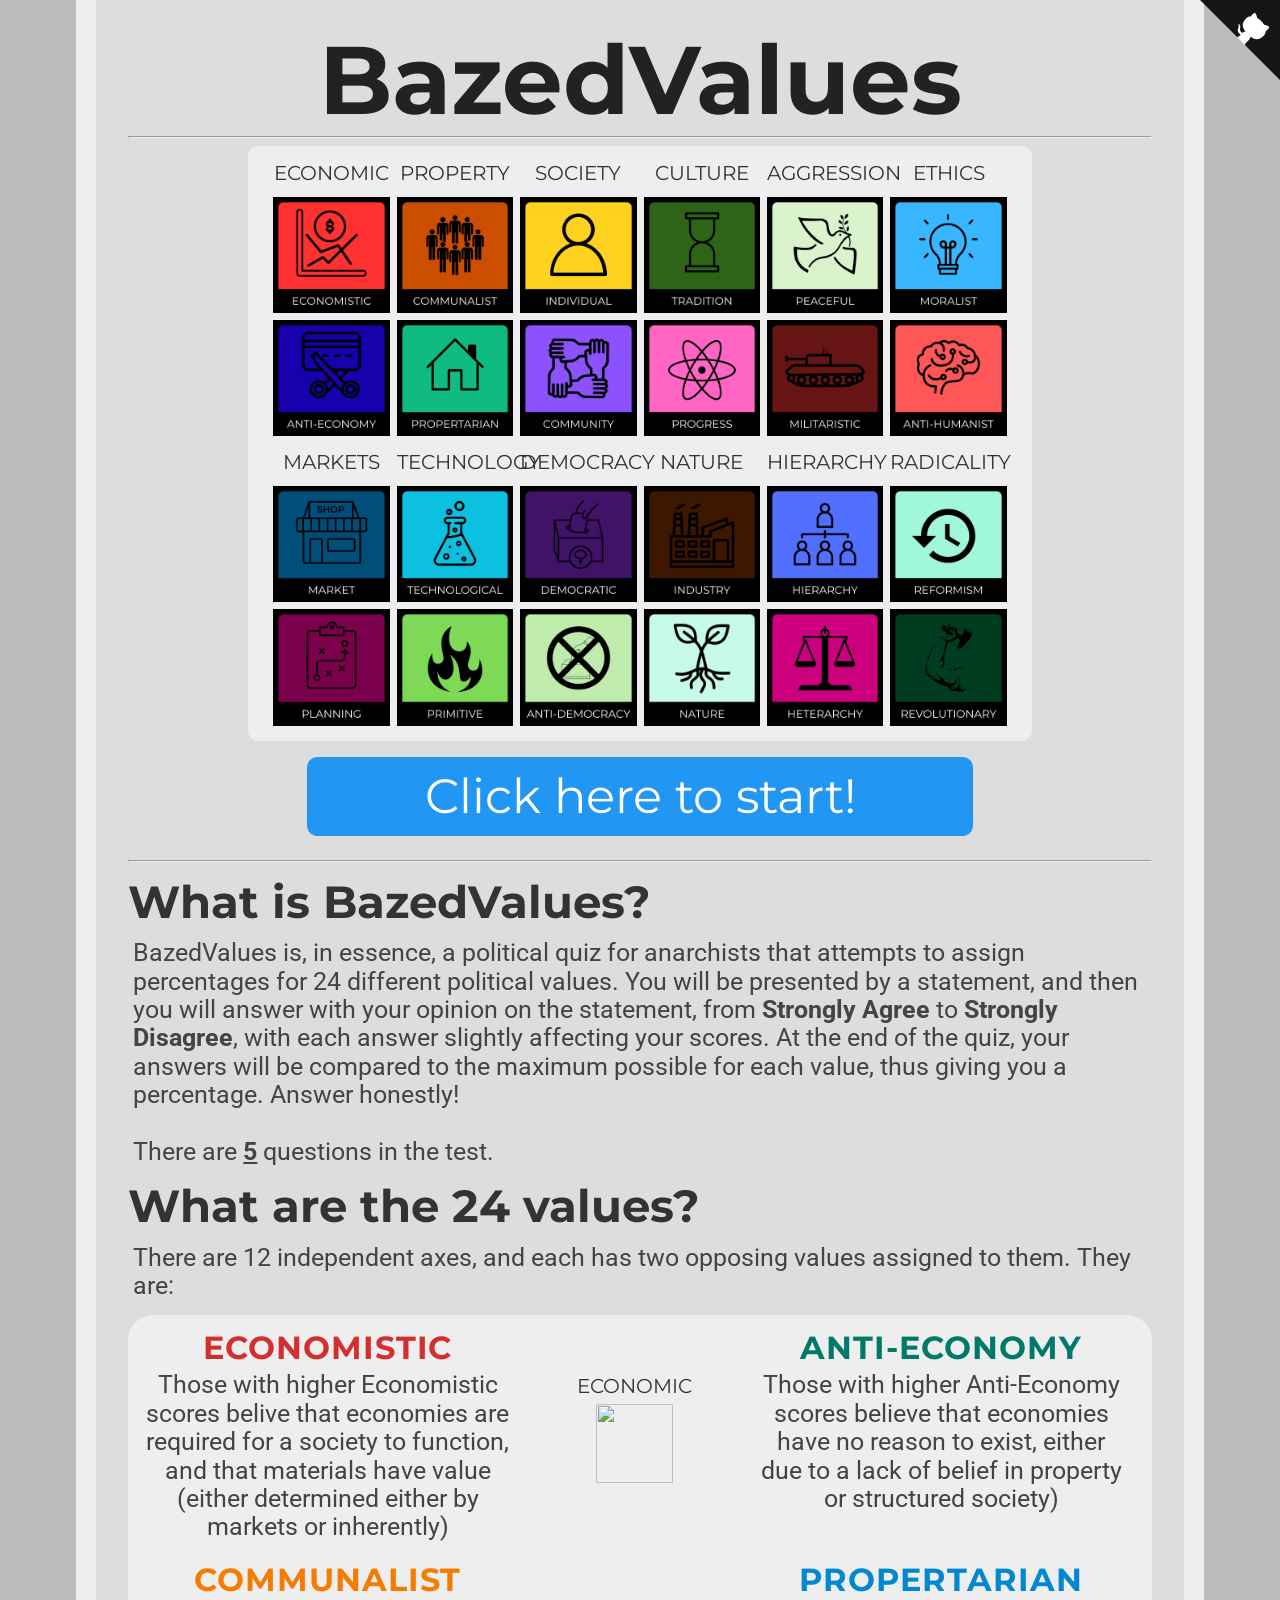
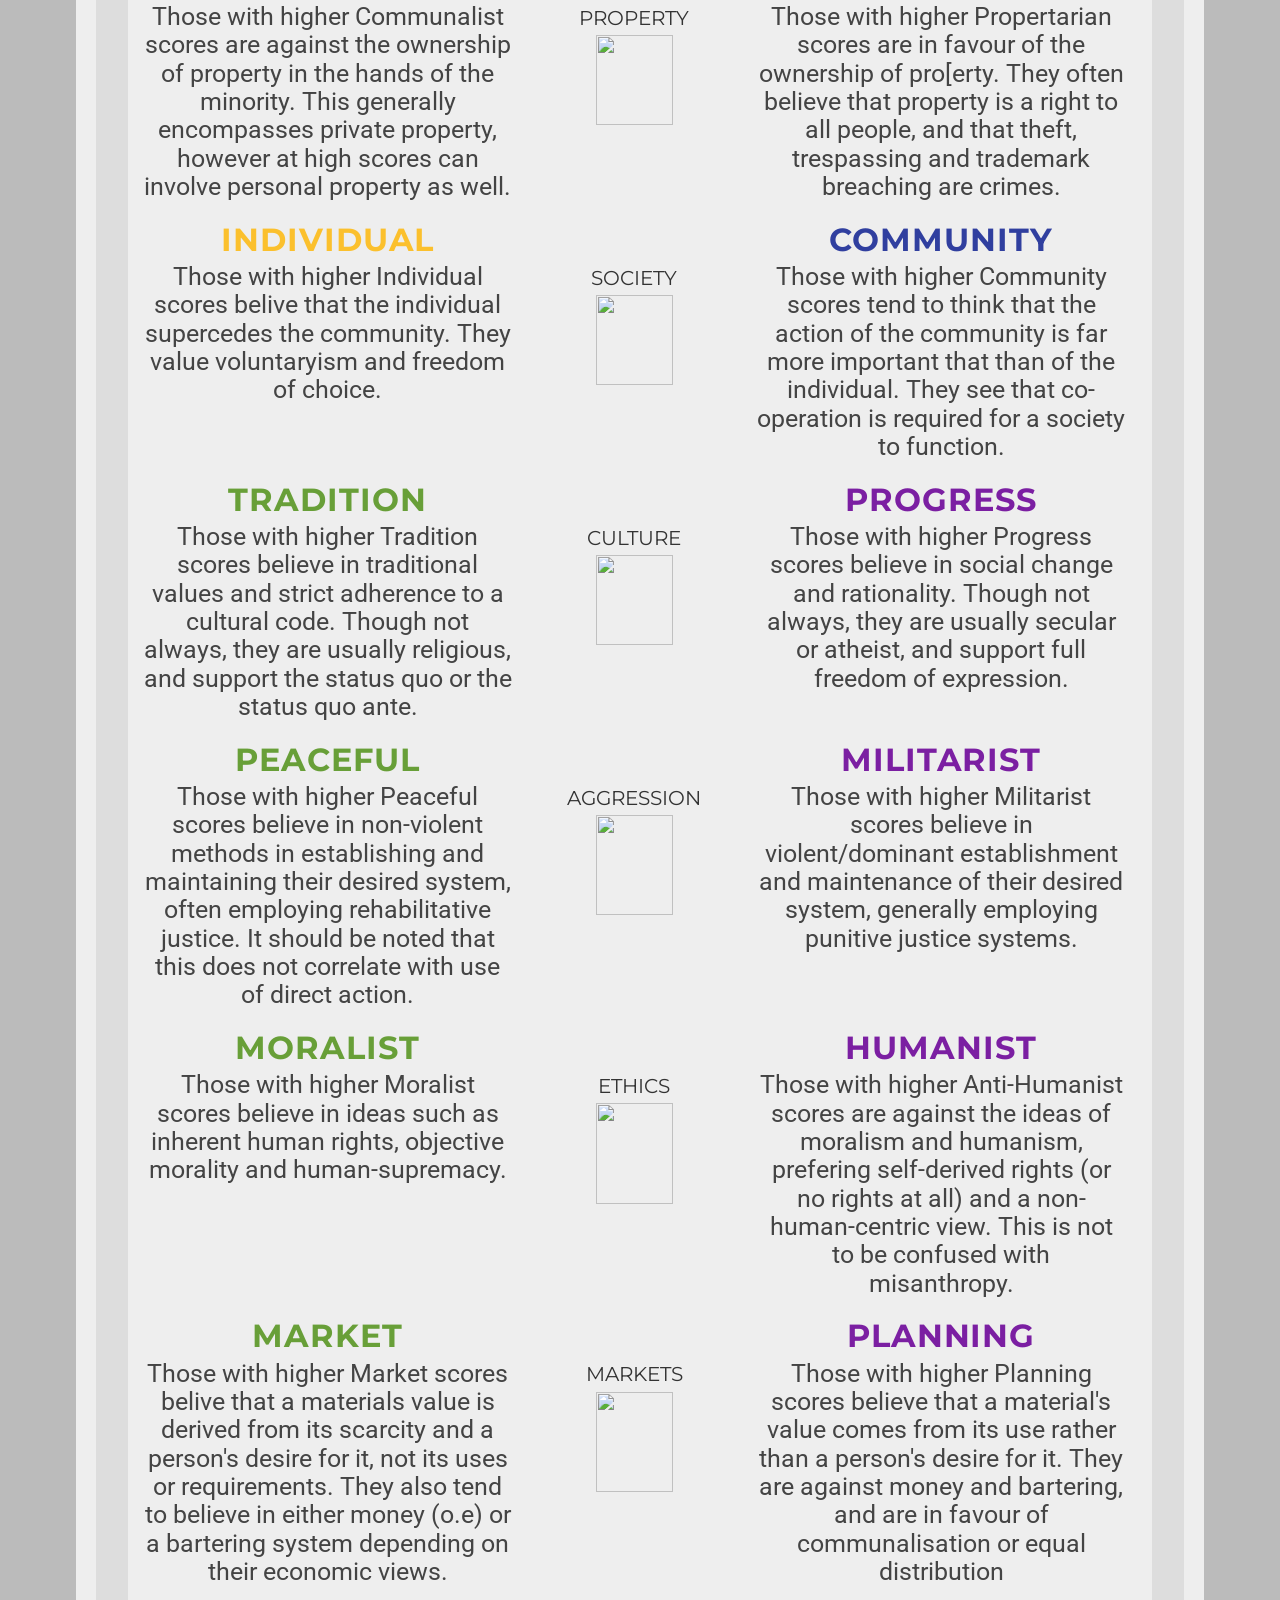
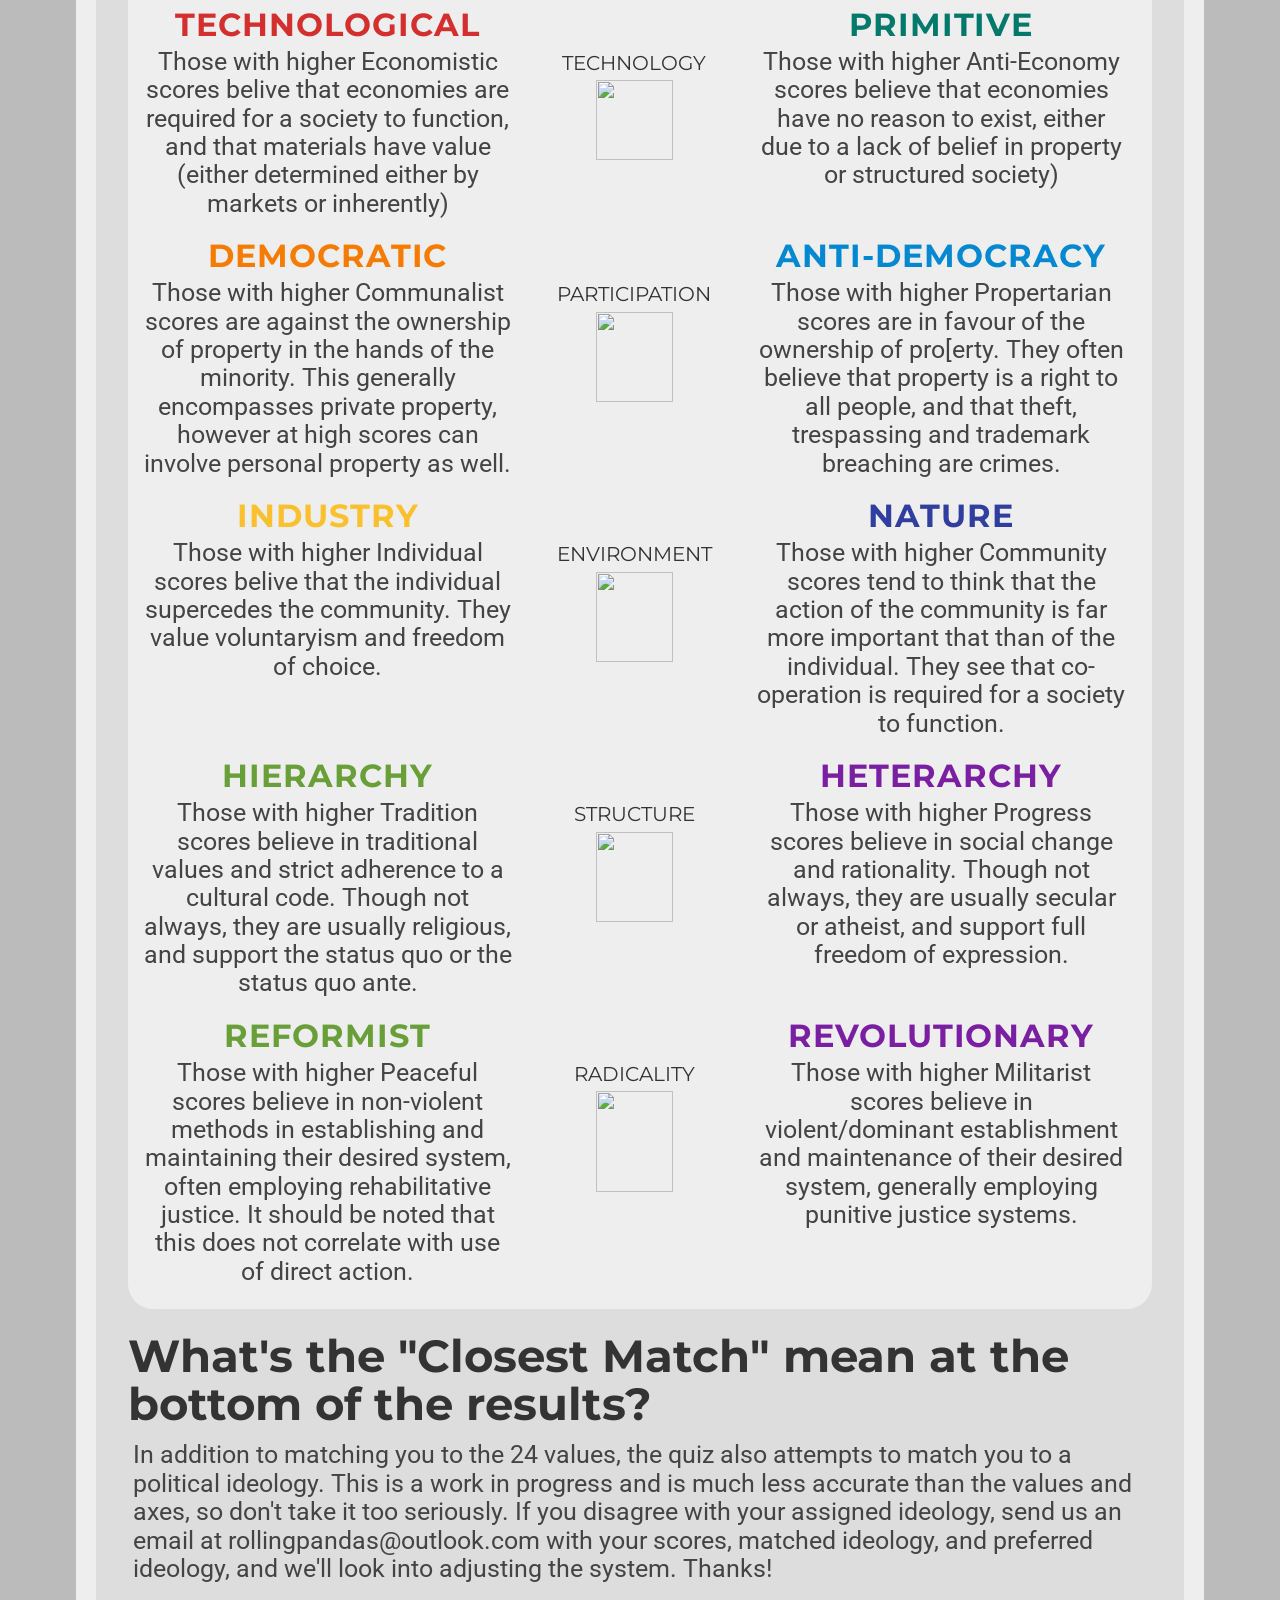
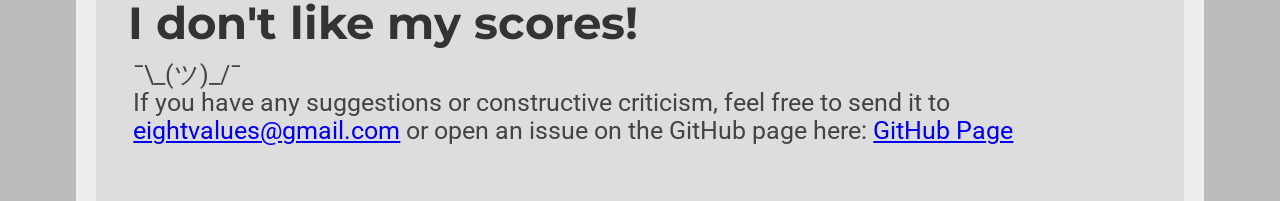
==== commit cc69d17c: "Update index.html" ====
--- a/index.html
+++ b/index.html
@@ -44,18 +44,18 @@
     <div class="axis_name quadcolumn">NATURE</div>
     <div class="axis_name quadcolumn">HIERARCHY</div>
     <div class="axis_name quadcolumn">RADICALITY</div>
-    <a href="#anchor"><img src="value_images/markets.svg" class="quadcolumn"></a>
-    <a href="#anchor"><img src="value_images/globe.svg" class="quadcolumn"></a>
-    <a href="#anchor"><img src="value_images/authority.svg" class="quadcolumn"></a>
-    <a href="#anchor"><img src="value_images/progress.svg" class="quadcolumn"></a>
-    <a href="#anchor"><img src="value_images/equality.svg" class="quadcolumn"></a>
-    <a href="#anchor"><img src="value_images/nation.svg" class="quadcolumn"></a>
-    <a href="#anchor"><img src="value_images/liberty.svg" class="quadcolumn"></a>
-    <a href="#anchor"><img src="value_images/tradition.svg" class="quadcolumn"></a>
-    <a href="#anchor"><img src="value_images/markets.svg" class="quadcolumn"></a>
-    <a href="#anchor"><img src="value_images/globe.svg" class="quadcolumn"></a>
-    <a href="#anchor"><img src="value_images/authority.svg" class="quadcolumn"></a>
-    <a href="#anchor"><img src="value_images/progress.svg" class="quadcolumn"></a>
+    <a href="#anchor"><img src="axisicons/mark.png" class="quadcolumn"></a>
+    <a href="#anchor"><img src="axisicons/tech.png" class="quadcolumn"></a>
+    <a href="#anchor"><img src="axisicons/dem.png" class="quadcolumn"></a>
+    <a href="#anchor"><img src="axisicons/industry.png" class="quadcolumn"></a>
+    <a href="#anchor"><img src="axisicons/hier.png" class="quadcolumn"></a>
+    <a href="#anchor"><img src="axisicons/ref.png" class="quadcolumn"></a>
+    <a href="#anchor"><img src="axisicons/PLAN.png" class="quadcolumn"></a>
+    <a href="#anchor"><img src="axisicons/prim.png" class="quadcolumn"></a>
+    <a href="#anchor"><img src="axisicons/antidem.png" class="quadcolumn"></a>
+    <a href="#anchor"><img src="axisicons/nature.png" class="quadcolumn"></a>
+    <a href="#anchor"><img src="axisicons/heter.png" class="quadcolumn"></a>
+    <a href="#anchor"><img src="axisicons/rev.png" class="quadcolumn"></a>
 </div>
 <br>
 <button class="button" onclick="location.href='instructions.html';" style="font-size:36pt;">Click here to start!</button>
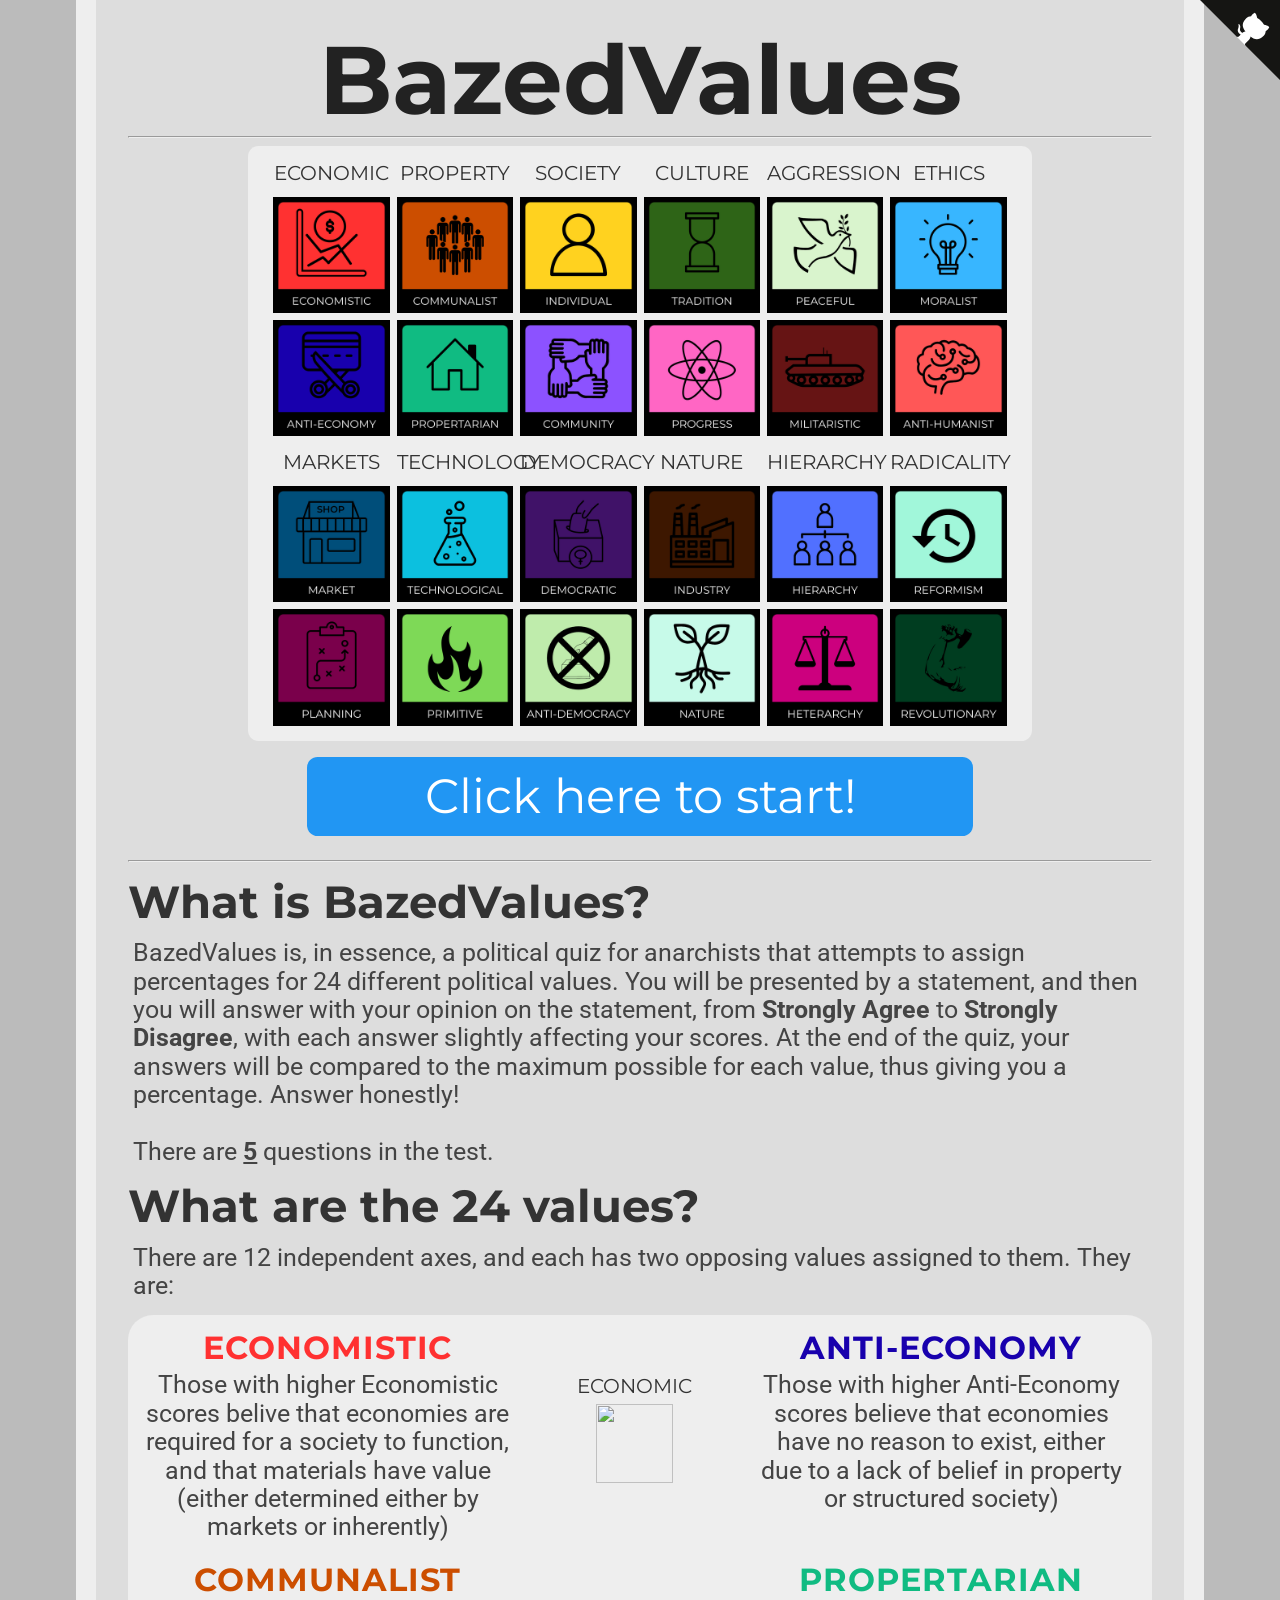
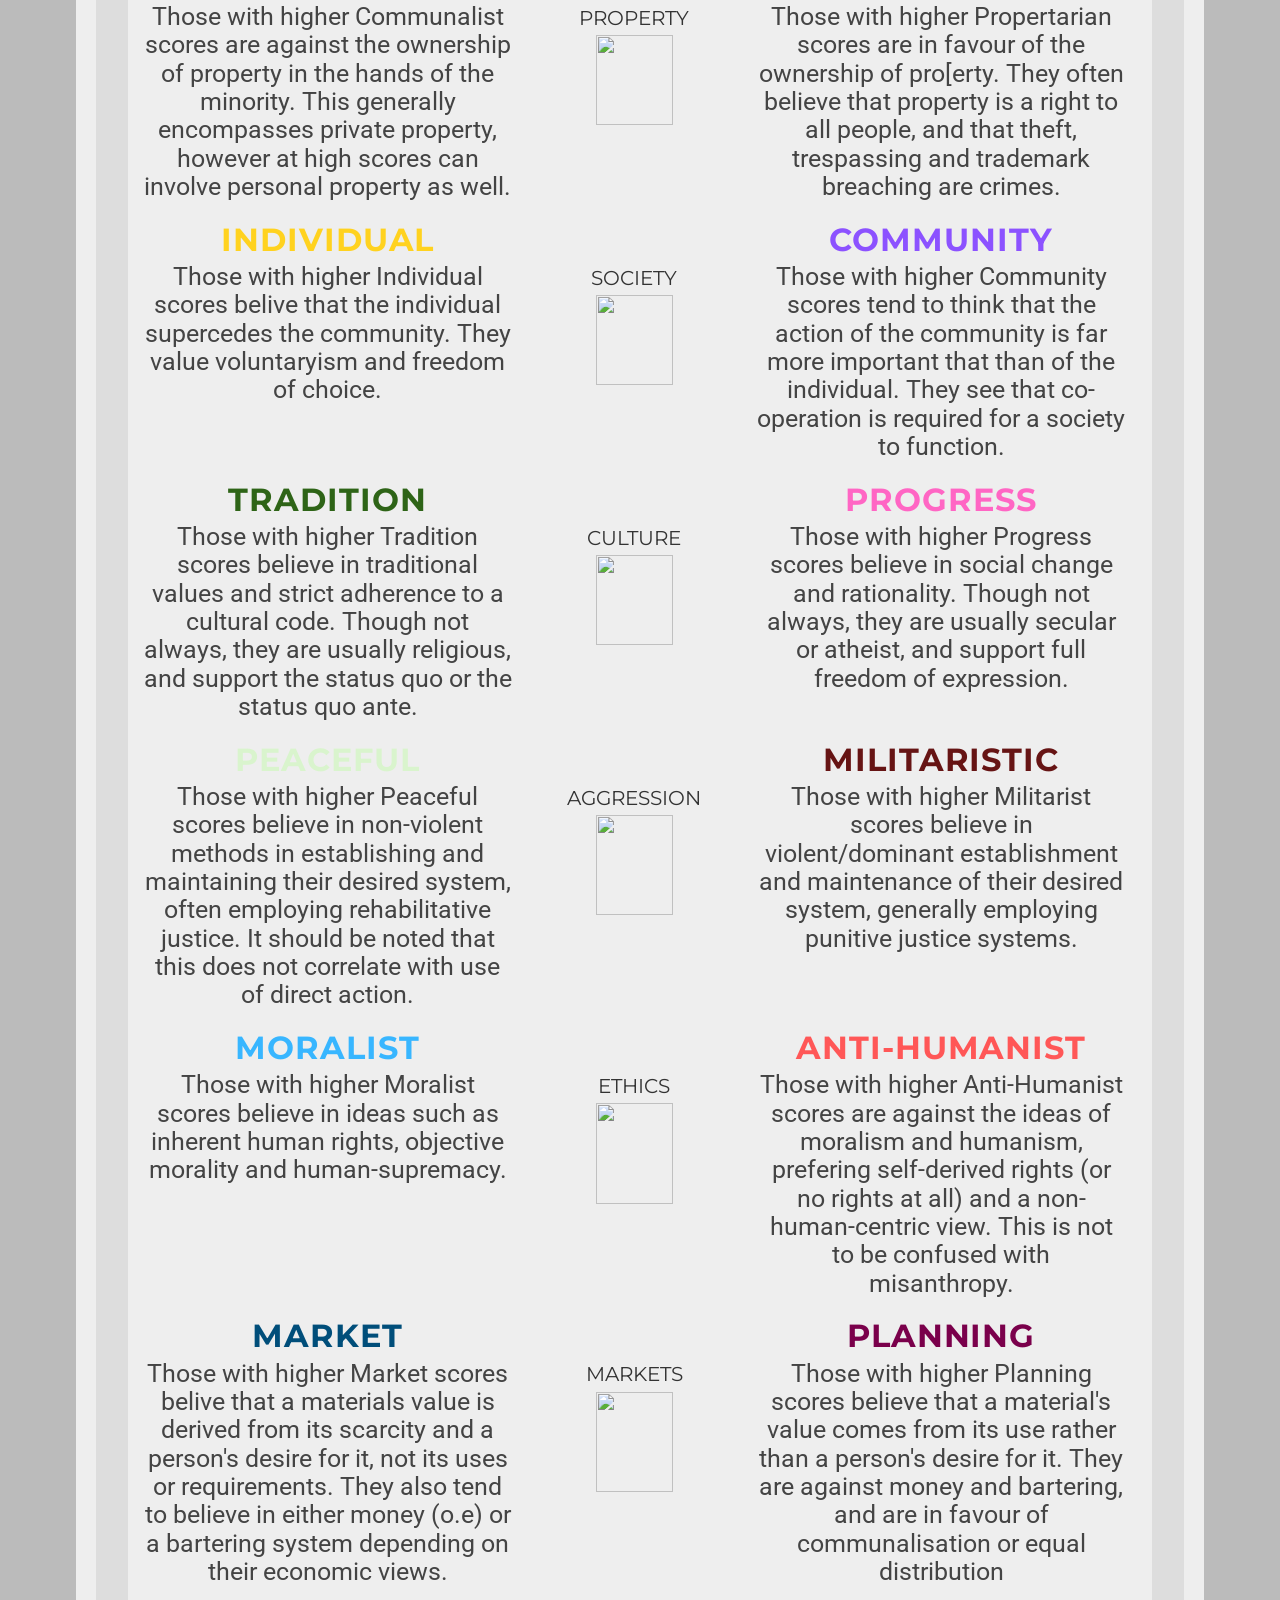
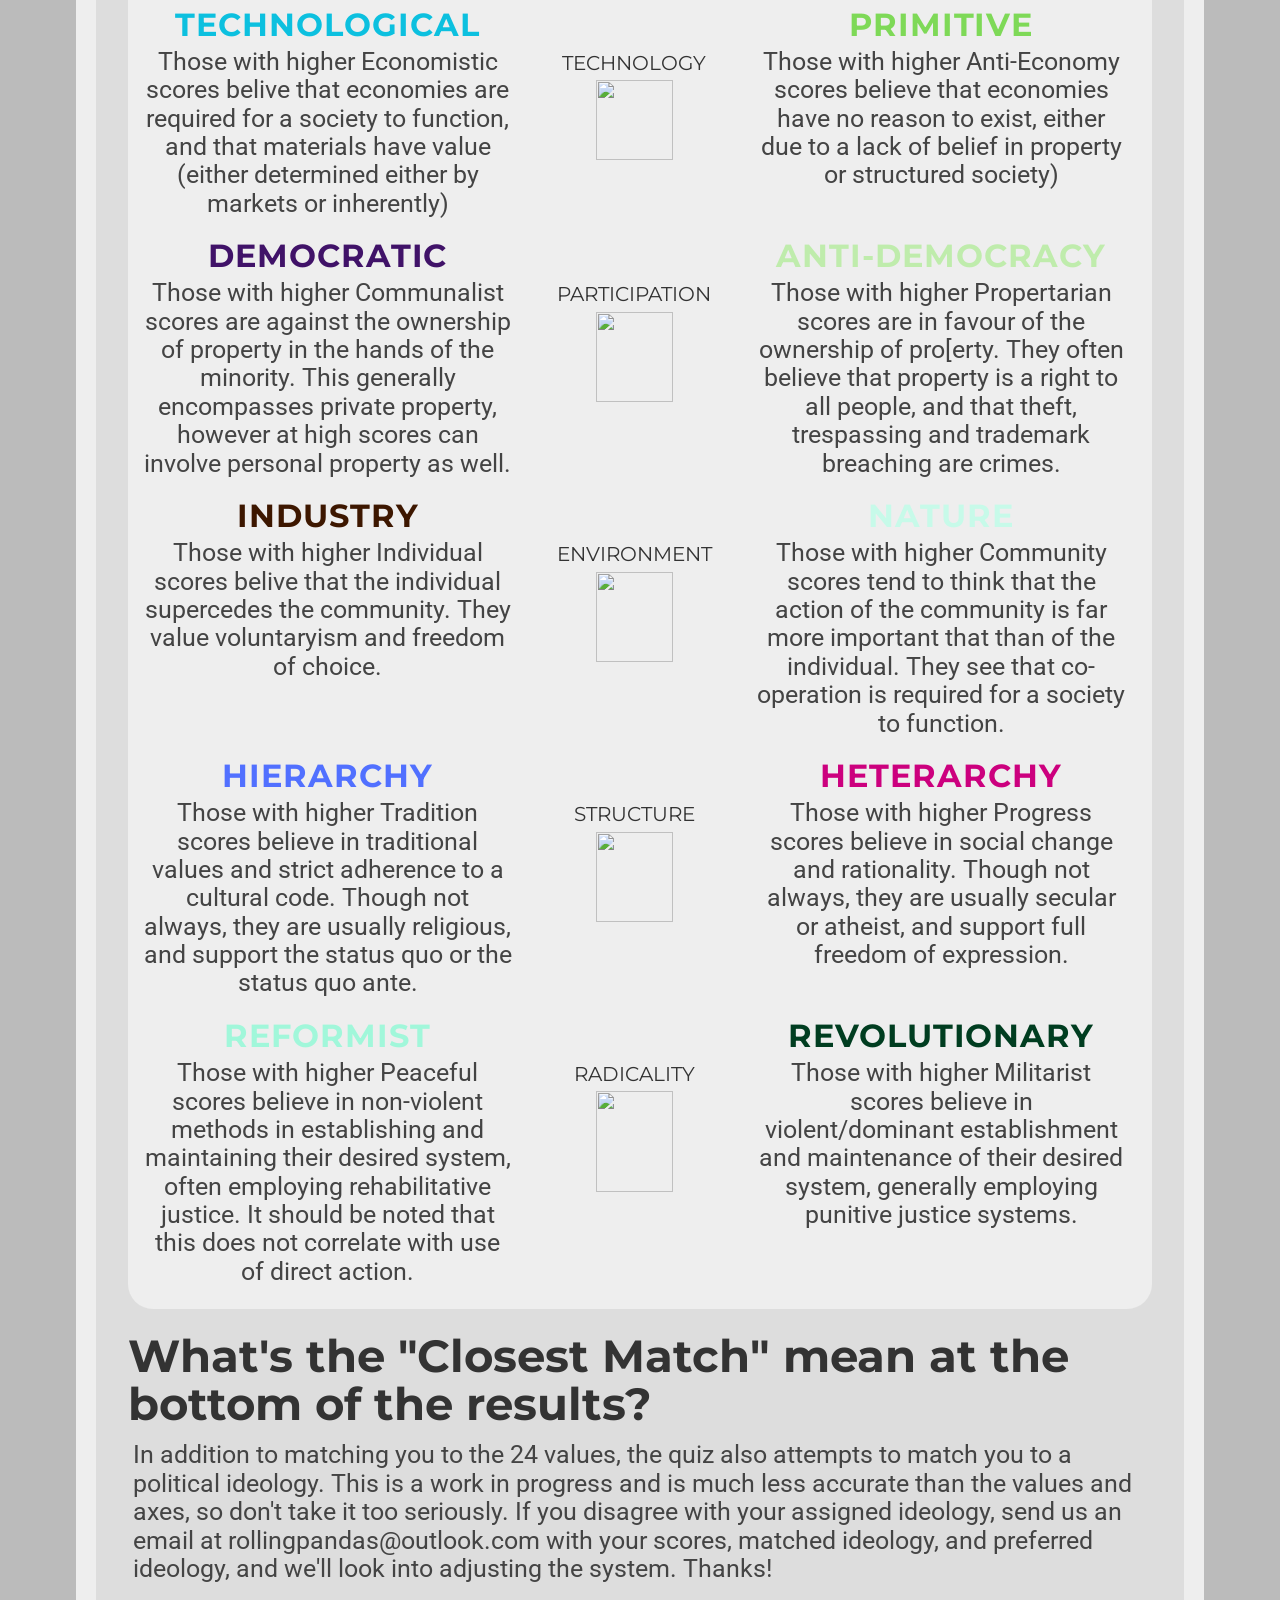
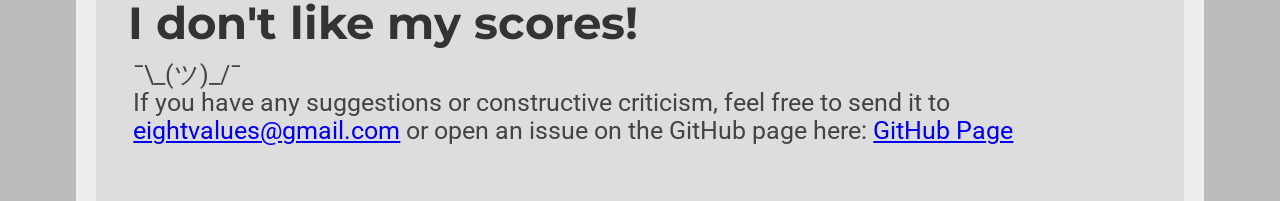
==== commit b000c16a: "Update index.html" ====
--- a/index.html
+++ b/index.html
@@ -69,7 +69,7 @@
     <div class="explanation_bg">
         <div class="spacer">
             <div class="explanation_blurb_left">
-                <p class="value"><b style="color:#d32f2f;">ECONOMISTIC</b></p>
+                <p class="value"><b style="color:#ff3131;">ECONOMISTIC</b></p>
                 <p class="blurb-text">
                     Those with higher Economistic scores belive that economies are required for a society to function, and that materials have value (either determined either by markets or inherently)
                 </p>
@@ -79,7 +79,7 @@
                 <img class="arrow" src="double_arrow.svg"></img>
             </div>
             <div class="explanation_blurb_right">
-                <p class="value"><b style="color:#00796b;">ANTI-ECONOMY</b></p>
+                <p class="value"><b style="color:#1800ad;">ANTI-ECONOMY</b></p>
                 <p class="blurb-text">
                     Those with higher Anti-Economy scores believe that economies have no reason to exist, either due to a lack of belief in property or structured society)
                 </p>
@@ -87,7 +87,7 @@
         </div>
         <div class="spacer">
             <div class="explanation_blurb_left">
-                <p class="value"><b style="color:#f57c00;">COMMUNALIST</b></p>
+                <p class="value"><b style="color:#cc4e00;">COMMUNALIST</b></p>
                 <p class="blurb-text">
                     Those with higher Communalist scores are against the ownership of property in the hands of the minority. This generally encompasses private property, however at high scores can involve personal property as well.
                 </p>
@@ -97,7 +97,7 @@
                 <img class="arrow" src="double_arrow.svg"></img>
             </div>
             <div class="explanation_blurb_right">
-                <p class="value"><b style="color:#0288d1;">PROPERTARIAN</b></p>
+                <p class="value"><b style="color:#10bb82;">PROPERTARIAN</b></p>
                 <p class="blurb-text">
                     Those with higher Propertarian scores are in favour of the ownership of pro[erty. They often believe that property is a right to all people, and that theft, trespassing and trademark breaching are crimes.
                 </p>
@@ -105,7 +105,7 @@
         </div>
         <div class="spacer">
             <div class="explanation_blurb_left">
-                <p class="value"><b style="color:#fbc02d;">INDIVIDUAL</b></p>
+                <p class="value"><b style="color:#ffd21f;">INDIVIDUAL</b></p>
                 <p class="blurb-text">
                     Those with higher Individual scores belive that the individual supercedes the community. They value voluntaryism and freedom of choice.
                 </p>
@@ -115,7 +115,7 @@
                 <img class="arrow" src="double_arrow.svg"></img>
             </div>
             <div class="explanation_blurb_right">
-                <p class="value"><b style="color:#303f9f;">COMMUNITY</b></p>
+                <p class="value"><b style="color:#8c52ff;">COMMUNITY</b></p>
                 <p class="blurb-text">
                     Those with higher Community scores tend to think that the action of the community is far more important that than of the individual. They see that co-operation is required for a society to function.
                 </p>
@@ -123,7 +123,7 @@
         </div>
         <div class="spacer">
             <div class="explanation_blurb_left">
-                <p class="value"><b style="color:#689f38;">TRADITION</b></p>
+                <p class="value"><b style="color:#2e6417;">TRADITION</b></p>
                 <p class="blurb-text">
                     Those with higher Tradition scores believe in traditional values and strict adherence to a cultural code. Though not always, they are usually religious, and support the status quo or the status quo ante.
                 </p>
@@ -133,7 +133,7 @@
                 <img class="arrow" src="double_arrow.svg"></img>
             </div>
             <div class="explanation_blurb_right">
-                <p class="value"><b style="color:#7b1fa2;">PROGRESS</b></p>
+                <p class="value"><b style="color:#ff66c4;">PROGRESS</b></p>
                 <p class="blurb-text">
                     Those with higher Progress scores believe in social change and rationality. Though not always, they are usually secular or atheist, and support full freedom of expression.
                 </p>
@@ -141,7 +141,7 @@
          </div>
          <div class="spacer">
             <div class="explanation_blurb_left">
-                <p class="value"><b style="color:#689f38;">PEACEFUL</b></p>
+                <p class="value"><b style="color:#d9f4cd;">PEACEFUL</b></p>
                 <p class="blurb-text">
                     Those with higher Peaceful scores believe in non-violent methods in establishing and maintaining their desired system, often employing rehabilitative justice. It should be noted that this does not correlate with use of direct action.
                 </p>
@@ -151,7 +151,7 @@
                 <img class="arrow" src="double_arrow.svg"></img>
             </div>
             <div class="explanation_blurb_right">
-                <p class="value"><b style="color:#7b1fa2;">MILITARIST</b></p>
+                <p class="value"><b style="color:#661414;">MILITARISTIC</b></p>
                 <p class="blurb-text">
                     Those with higher Militarist scores believe in violent/dominant establishment and maintenance of their desired system, generally employing punitive justice systems.
                 </p>
@@ -159,7 +159,7 @@
           </div>
           <div class="spacer">
             <div class="explanation_blurb_left">
-                <p class="value"><b style="color:#689f38;">MORALIST</b></p>
+                <p class="value"><b style="color:#38b6ff;">MORALIST</b></p>
                 <p class="blurb-text">
                     Those with higher Moralist scores believe in ideas such as inherent human rights, objective morality and human-supremacy.
                 </p>
@@ -169,7 +169,7 @@
                 <img class="arrow" src="double_arrow.svg"></img>
             </div>
             <div class="explanation_blurb_right">
-                <p class="value"><b style="color:#7b1fa2;">HUMANIST</b></p>
+                <p class="value"><b style="color:#ff5757;">ANTI-HUMANIST</b></p>
                 <p class="blurb-text">
                     Those with higher Anti-Humanist scores are against the ideas of moralism and humanism, prefering self-derived rights (or no rights at all) and a non-human-centric view. This is not to be confused with misanthropy.
                 </p>
@@ -177,7 +177,7 @@
           </div>
           <div class="spacer">
             <div class="explanation_blurb_left">
-                <p class="value"><b style="color:#689f38;">MARKET</b></p>
+                <p class="value"><b style="color:#004e7a;">MARKET</b></p>
                 <p class="blurb-text">
                     Those with higher Market scores belive that a materials value is derived from its scarcity and a person's desire for it, not its uses or requirements. They also tend to believe in either money (o.e) or a bartering system depending on their economic views.
                 </p>
@@ -187,7 +187,7 @@
                 <img class="arrow" src="double_arrow.svg"></img>
             </div>
             <div class="explanation_blurb_right">
-                <p class="value"><b style="color:#7b1fa2;">PLANNING</b></p>
+                <p class="value"><b style="color:#7a004b;">PLANNING</b></p>
                 <p class="blurb-text">
                     Those with higher Planning scores believe that a material's value comes from its use rather than a person's desire for it. They are against money and bartering, and are in favour of communalisation or equal distribution
                 </p>
@@ -195,7 +195,7 @@
         </div>
         <div class="spacer">
             <div class="explanation_blurb_left">
-                <p class="value"><b style="color:#d32f2f;">TECHNOLOGICAL</b></p>
+                <p class="value"><b style="color:#0cc0df;">TECHNOLOGICAL</b></p>
                 <p class="blurb-text">
                     Those with higher Economistic scores belive that economies are required for a society to function, and that materials have value (either determined either by markets or inherently)
                 </p>
@@ -205,7 +205,7 @@
                 <img class="arrow" src="double_arrow.svg"></img>
             </div>
             <div class="explanation_blurb_right">
-                <p class="value"><b style="color:#00796b;">PRIMITIVE</b></p>
+                <p class="value"><b style="color:#7ed957;">PRIMITIVE</b></p>
                 <p class="blurb-text">
                     Those with higher Anti-Economy scores believe that economies have no reason to exist, either due to a lack of belief in property or structured society)
                 </p>
@@ -213,7 +213,7 @@
         </div>
         <div class="spacer">
             <div class="explanation_blurb_left">
-                <p class="value"><b style="color:#f57c00;">DEMOCRATIC</b></p>
+                <p class="value"><b style="color:#401268;">DEMOCRATIC</b></p>
                 <p class="blurb-text">
                     Those with higher Communalist scores are against the ownership of property in the hands of the minority. This generally encompasses private property, however at high scores can involve personal property as well.
                 </p>
@@ -223,7 +223,7 @@
                 <img class="arrow" src="double_arrow.svg"></img>
             </div>
             <div class="explanation_blurb_right">
-                <p class="value"><b style="color:#0288d1;">ANTI-DEMOCRACY</b></p>
+                <p class="value"><b style="color:#bfecac;">ANTI-DEMOCRACY</b></p>
                 <p class="blurb-text">
                     Those with higher Propertarian scores are in favour of the ownership of pro[erty. They often believe that property is a right to all people, and that theft, trespassing and trademark breaching are crimes.
                 </p>
@@ -231,7 +231,7 @@
         </div>
         <div class="spacer">
             <div class="explanation_blurb_left">
-                <p class="value"><b style="color:#fbc02d;">INDUSTRY</b></p>
+                <p class="value"><b style="color:#3d1700;">INDUSTRY</b></p>
                 <p class="blurb-text">
                     Those with higher Individual scores belive that the individual supercedes the community. They value voluntaryism and freedom of choice.
                 </p>
@@ -241,7 +241,7 @@
                 <img class="arrow" src="double_arrow.svg"></img>
             </div>
             <div class="explanation_blurb_right">
-                <p class="value"><b style="color:#303f9f;">NATURE</b></p>
+                <p class="value"><b style="color:#c7fae9;">NATURE</b></p>
                 <p class="blurb-text">
                     Those with higher Community scores tend to think that the action of the community is far more important that than of the individual. They see that co-operation is required for a society to function.
                 </p>
@@ -249,7 +249,7 @@
         </div>
         <div class="spacer">
             <div class="explanation_blurb_left">
-                <p class="value"><b style="color:#689f38;">HIERARCHY</b></p>
+                <p class="value"><b style="color:#5170ff;">HIERARCHY</b></p>
                 <p class="blurb-text">
                     Those with higher Tradition scores believe in traditional values and strict adherence to a cultural code. Though not always, they are usually religious, and support the status quo or the status quo ante.
                 </p>
@@ -259,7 +259,7 @@
                 <img class="arrow" src="double_arrow.svg"></img>
             </div>
             <div class="explanation_blurb_right">
-                <p class="value"><b style="color:#7b1fa2;">HETERARCHY</b></p>
+                <p class="value"><b style="color:#cc007e;">HETERARCHY</b></p>
                 <p class="blurb-text">
                     Those with higher Progress scores believe in social change and rationality. Though not always, they are usually secular or atheist, and support full freedom of expression.
                 </p>
@@ -267,7 +267,7 @@
          </div>
          <div class="spacer">
             <div class="explanation_blurb_left">
-                <p class="value"><b style="color:#689f38;">REFORMIST</b></p>
+                <p class="value"><b style="color:#a1f7da;">REFORMIST</b></p>
                 <p class="blurb-text">
                     Those with higher Peaceful scores believe in non-violent methods in establishing and maintaining their desired system, often employing rehabilitative justice. It should be noted that this does not correlate with use of direct action.
                 </p>
@@ -277,7 +277,7 @@
                 <img class="arrow" src="double_arrow.svg"></img>
             </div>
             <div class="explanation_blurb_right">
-                <p class="value"><b style="color:#7b1fa2;">REVOLUTIONARY</b></p>
+                <p class="value"><b style="color:#003d20;">REVOLUTIONARY</b></p>
                 <p class="blurb-text">
                     Those with higher Militarist scores believe in violent/dominant establishment and maintenance of their desired system, generally employing punitive justice systems.
                 </p>
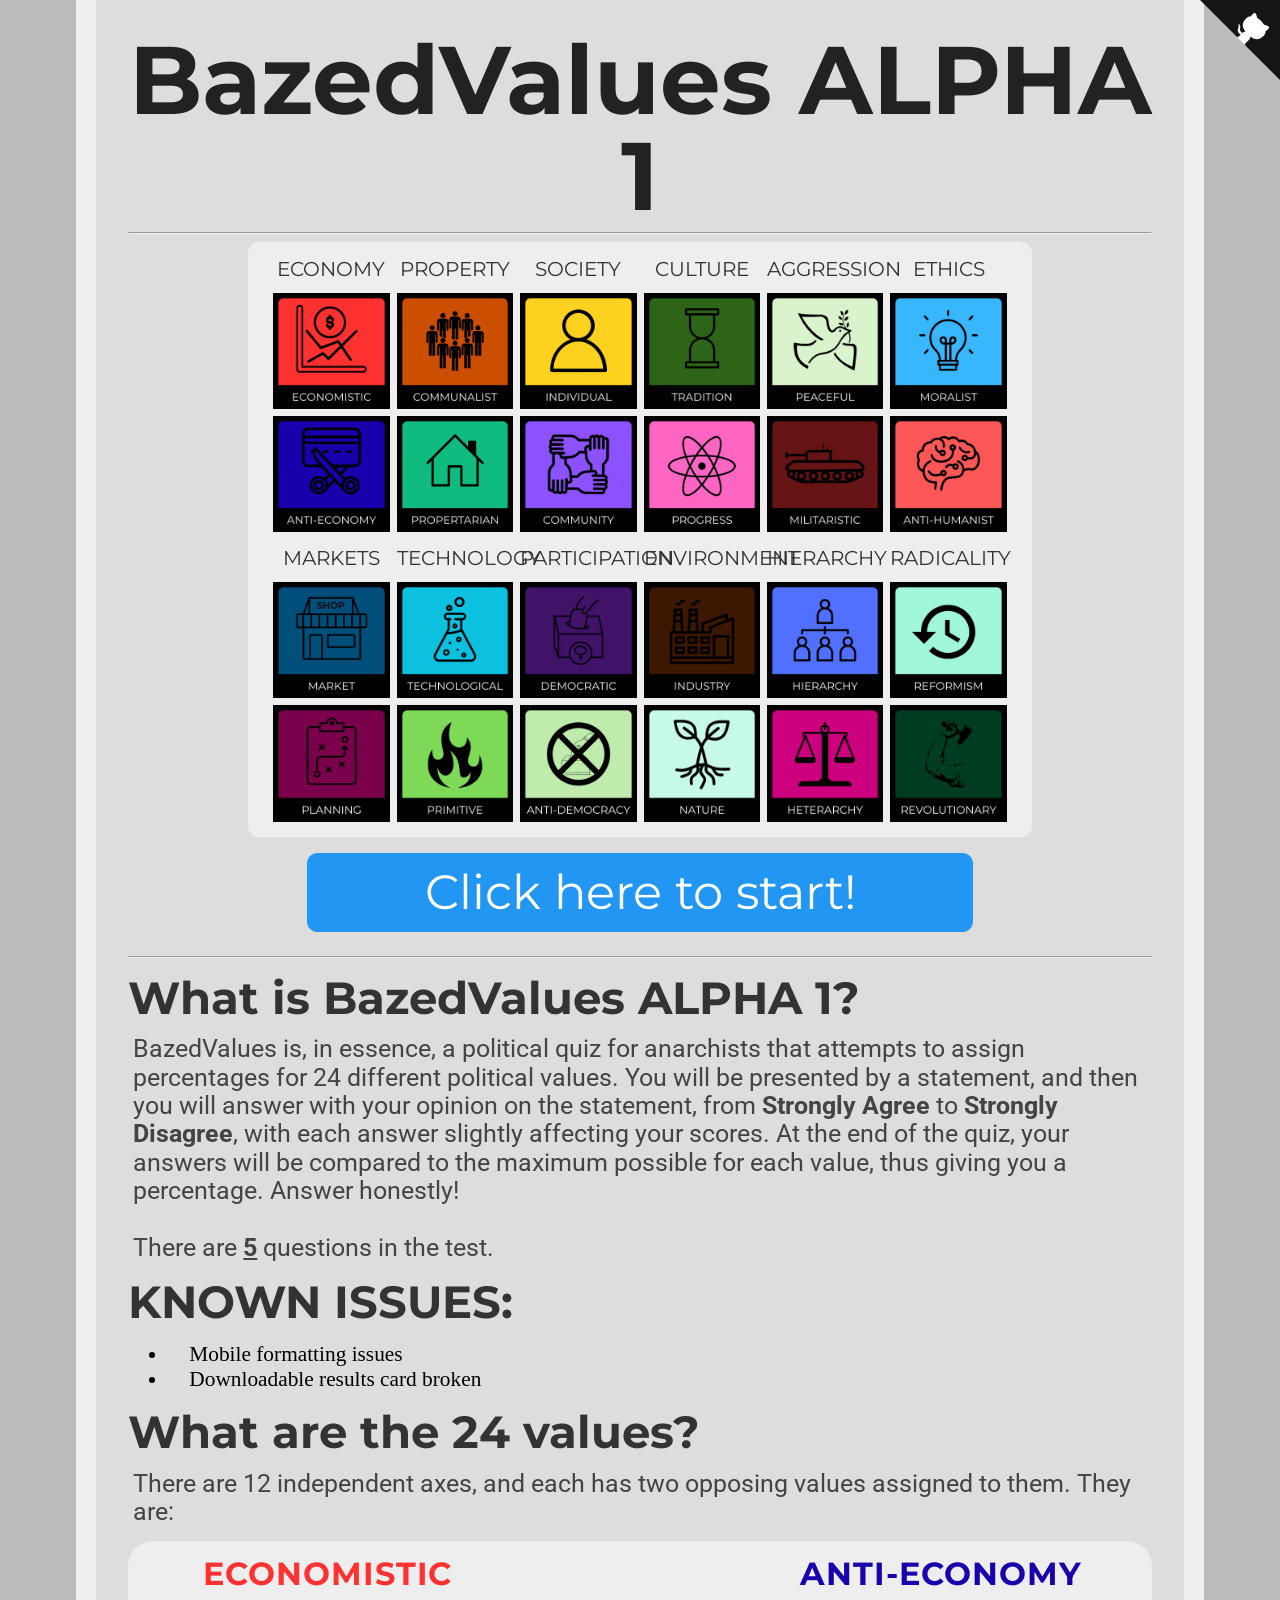
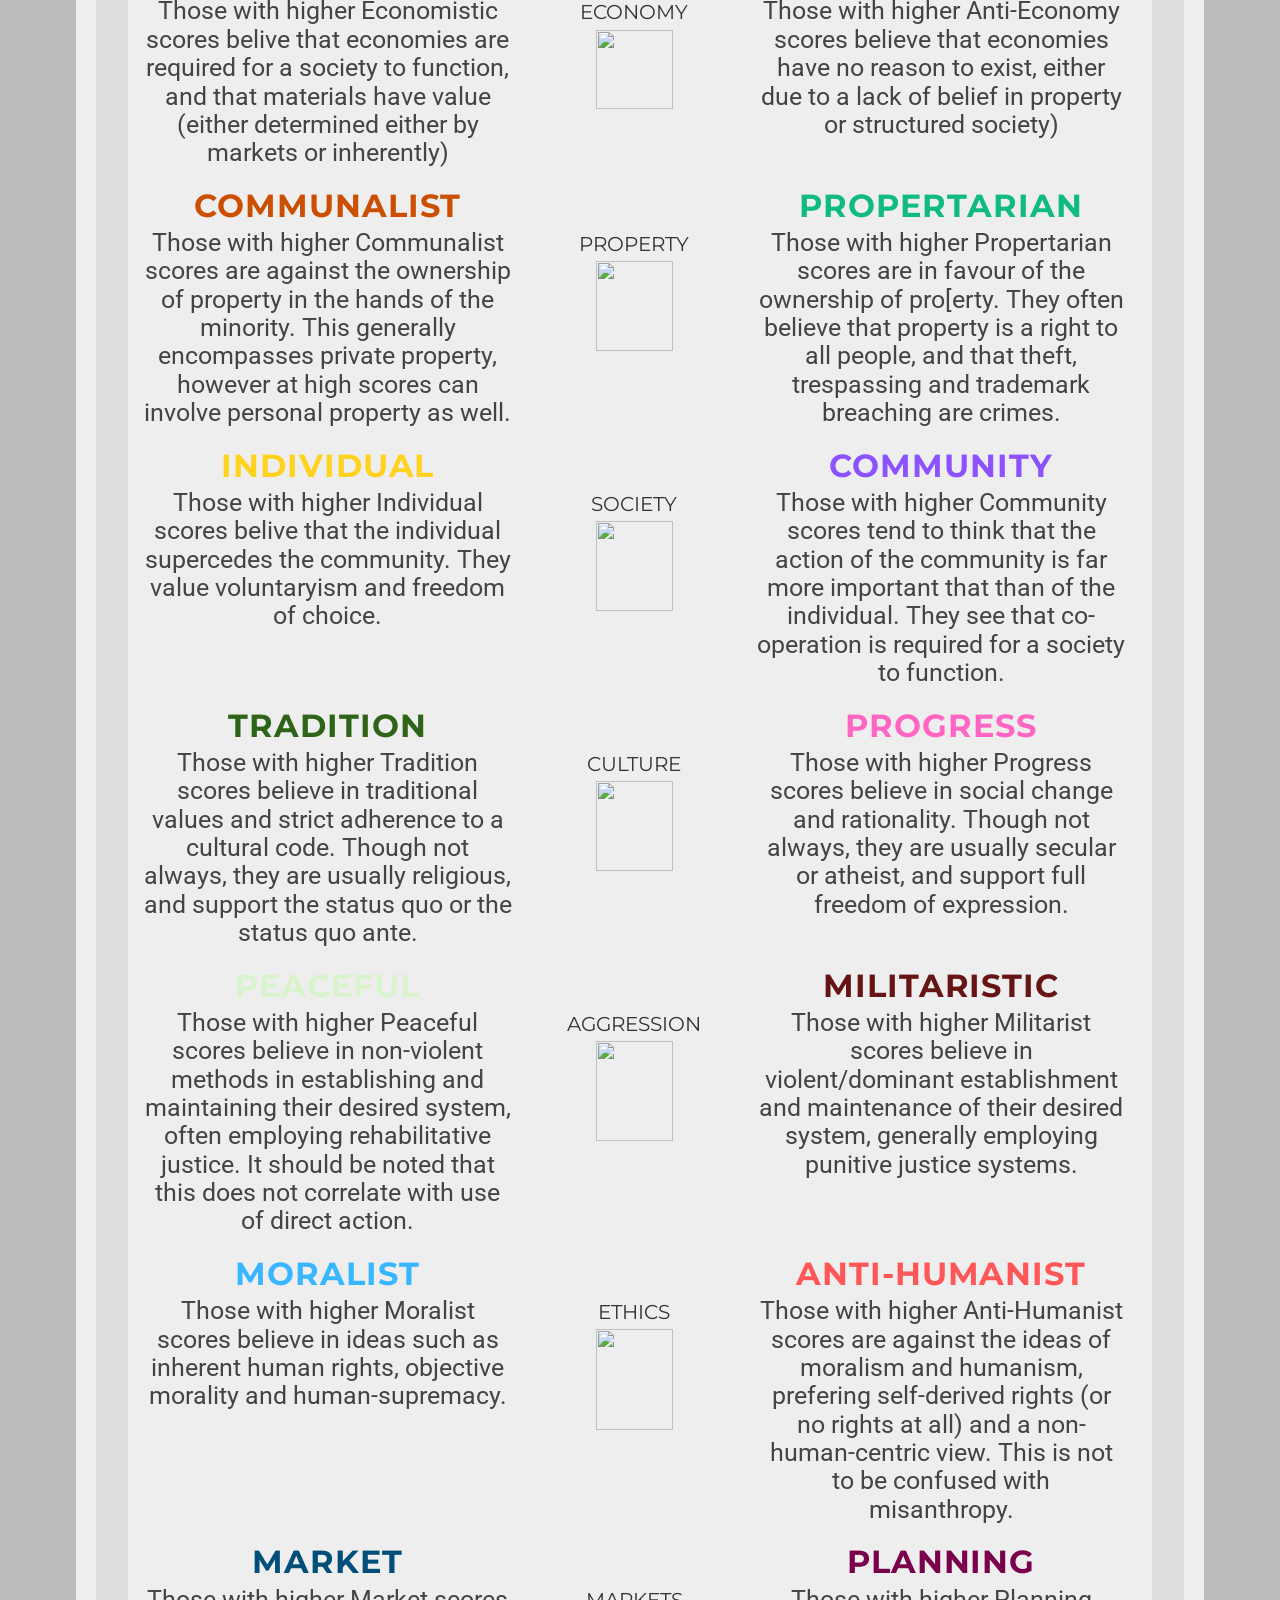
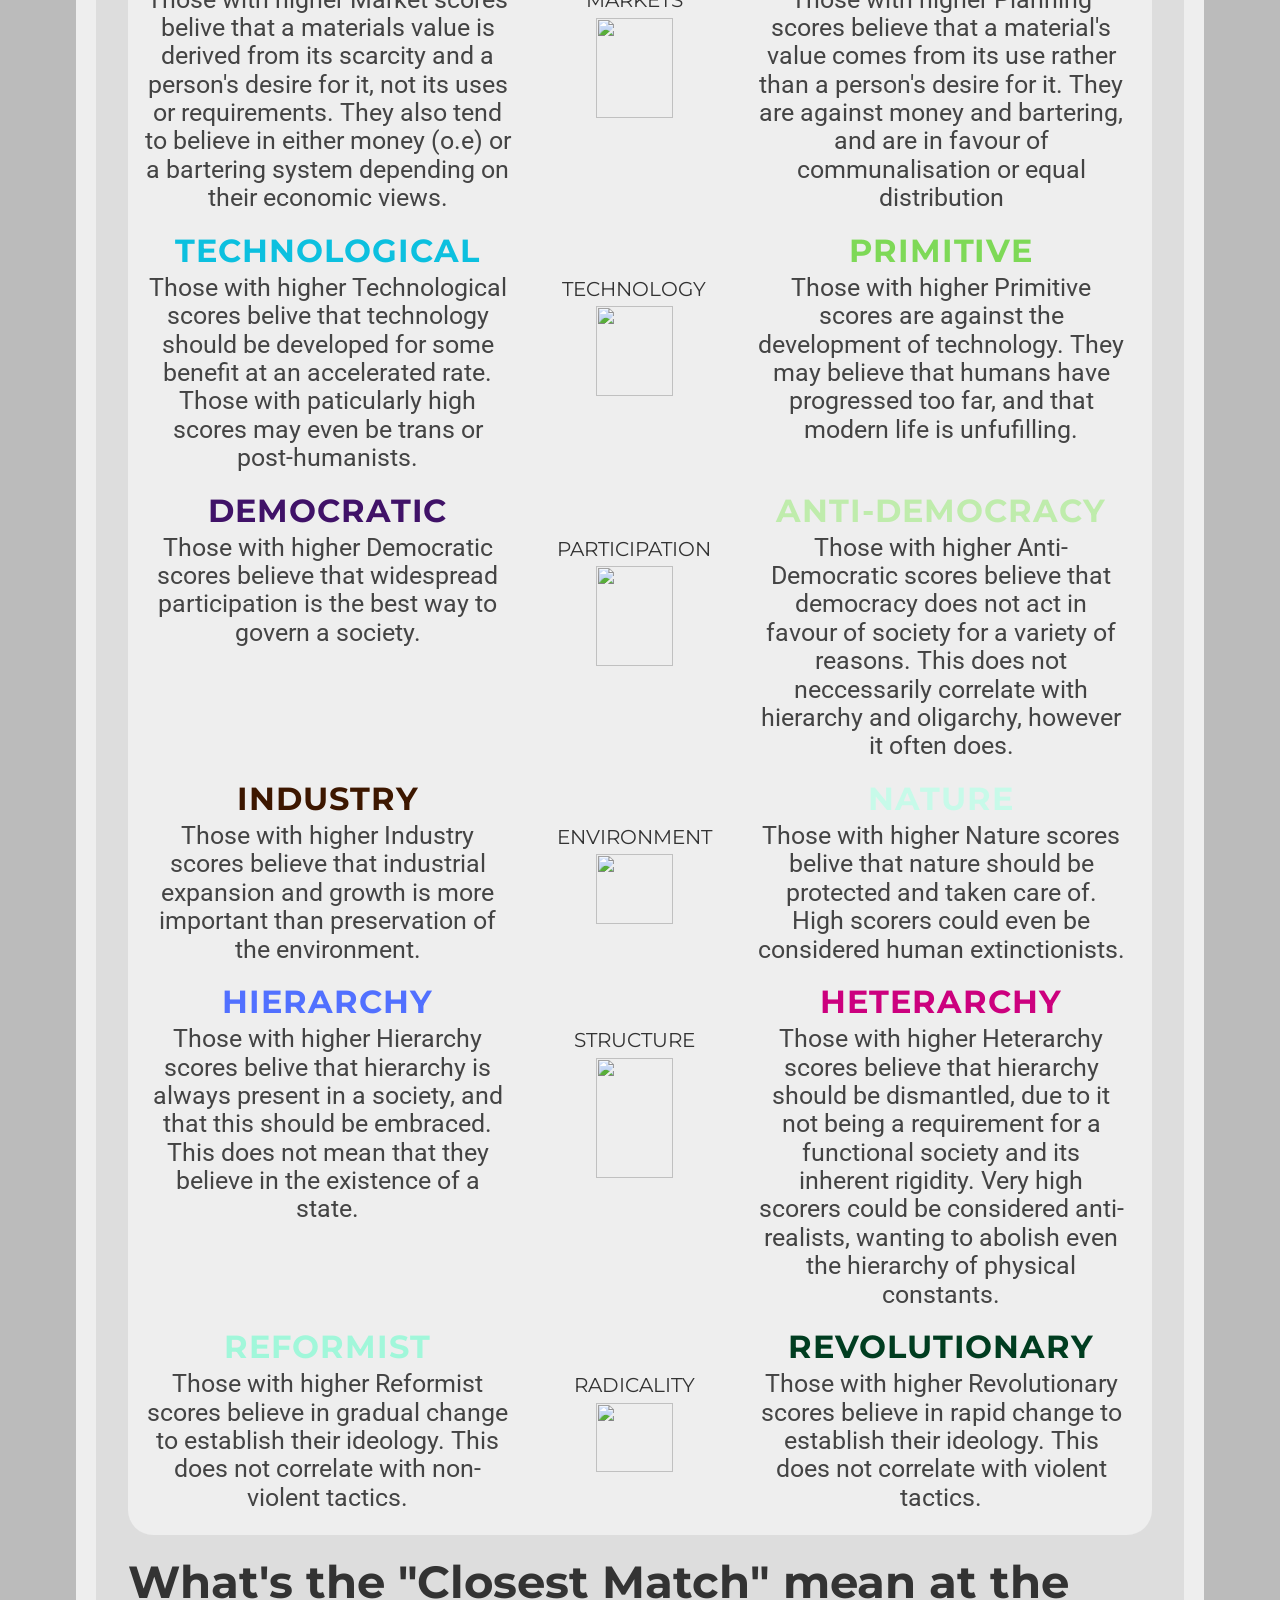
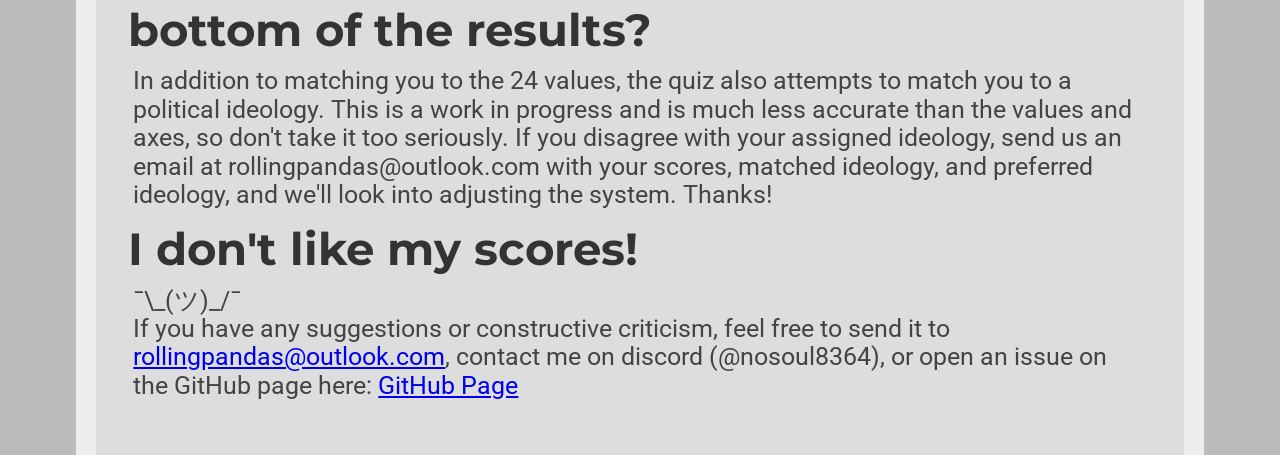
==== commit 5bdac8dd: "Update index.html" ====
--- a/index.html
+++ b/index.html
@@ -17,10 +17,10 @@
 </head>
 <body>
 <a href="https://github.com/Soulizt/BasedValuesagain/tree/master" class="github-corner" aria-label="View source on Github"><svg width="80" height="80" viewBox="0 0 250 250" style="fill:#151513; color:#fff; position: absolute; top: 0; border: 0; right: 0;" aria-hidden="true"><path d="M0,0 L115,115 L130,115 L142,142 L250,250 L250,0 Z"></path><path d="M128.3,109.0 C113.8,99.7 119.0,89.6 119.0,89.6 C122.0,82.7 120.5,78.6 120.5,78.6 C119.2,72.0 123.4,76.3 123.4,76.3 C127.3,80.9 125.5,87.3 125.5,87.3 C122.9,97.6 130.6,101.9 134.4,103.2" fill="currentColor" style="transform-origin: 130px 106px;" class="octo-arm"></path><path d="M115.0,115.0 C114.9,115.1 118.7,116.5 119.8,115.4 L133.7,101.6 C136.9,99.2 139.9,98.4 142.2,98.6 C133.8,88.0 127.5,74.4 143.8,58.0 C148.5,53.4 154.0,51.2 159.7,51.0 C160.3,49.4 163.2,43.6 171.4,40.1 C171.4,40.1 176.1,42.5 178.8,56.2 C183.1,58.6 187.2,61.8 190.9,65.4 C194.5,69.0 197.7,73.2 200.1,77.6 C213.8,80.2 216.3,84.9 216.3,84.9 C212.7,93.1 206.9,96.0 205.4,96.6 C205.1,102.4 203.0,107.8 198.3,112.5 C181.9,128.9 168.3,122.5 157.7,114.1 C157.9,116.9 156.7,120.9 152.7,124.9 L141.0,136.5 C139.8,137.7 141.6,141.9 141.8,141.8 Z" fill="currentColor" class="octo-body"></path></svg></a><style>.github-corner:hover .octo-arm{animation:octocat-wave 560ms ease-in-out}@keyframes octocat-wave{0%,100%{transform:rotate(0)}20%,60%{transform:rotate(-25deg)}40%,80%{transform:rotate(10deg)}}@media (max-width:500px){.github-corner:hover .octo-arm{animation:none}.github-corner .octo-arm{animation:octocat-wave 560ms ease-in-out}}</style>
-<h1>BazedValues</h1>
+<h1>BazedValues ALPHA 1</h1>
 <hr>
 <div class="center">
-    <div class="axis_name quadcolumn">ECONOMIC</div>
+    <div class="axis_name quadcolumn">ECONOMY</div>
     <div class="axis_name quadcolumn">PROPERTY</div>
     <div class="axis_name quadcolumn">SOCIETY</div>
     <div class="axis_name quadcolumn">CULTURE</div>
@@ -40,8 +40,8 @@
     <a href="#anchor"><img src="axisicons/amoral.png" class="quadcolumn"></a>
     <div class="axis_name quadcolumn">MARKETS</div>
     <div class="axis_name quadcolumn">TECHNOLOGY</div>
-    <div class="axis_name quadcolumn">DEMOCRACY</div>
-    <div class="axis_name quadcolumn">NATURE</div>
+    <div class="axis_name quadcolumn">PARTICIPATION</div>
+    <div class="axis_name quadcolumn">ENVIRONMENT</div>
     <div class="axis_name quadcolumn">HIERARCHY</div>
     <div class="axis_name quadcolumn">RADICALITY</div>
     <a href="#anchor"><img src="axisicons/mark.png" class="quadcolumn"></a>
@@ -60,10 +60,14 @@
 <br>
 <button class="button" onclick="location.href='instructions.html';" style="font-size:36pt;">Click here to start!</button>
 <br><hr>
-<h2>What is BazedValues?</h2>
+<h2>What is BazedValues ALPHA 1?</h2>
     <p>BazedValues is, in essence, a political quiz for anarchists that attempts to assign percentages for 24 different political values. You will be presented by a statement, and then you will answer with your opinion on the statement, from <b>Strongly Agree</b> to <b>Strongly Disagree</b>, with each answer slightly affecting your scores. At the end of the quiz, your answers will be compared to the maximum possible for each value, thus giving you a percentage. Answer honestly!<br /><br />
     There are <b><u><span id="numOfQuestions"></span></u></b> questions in the test.</p>
-
+<h2>KNOWN ISSUES:</h2>
+  <ul>
+    <li>Mobile formatting issues</li>
+    <li>Downloadable results card broken</li>
+  </ul>
 <h2><a id="anchor">What are the 24 values?</a></h2>
     <p>There are 12 independent axes, and each has two opposing values assigned to them. They are:</p>
     <div class="explanation_bg">
@@ -75,7 +79,7 @@
                 </p>
             </div>
             <div class="explanation_axis">
-                <p class="axis_name">ECONOMIC</p>
+                <p class="axis_name">ECONOMY</p>
                 <img class="arrow" src="double_arrow.svg"></img>
             </div>
             <div class="explanation_blurb_right">
@@ -197,7 +201,7 @@
             <div class="explanation_blurb_left">
                 <p class="value"><b style="color:#0cc0df;">TECHNOLOGICAL</b></p>
                 <p class="blurb-text">
-                    Those with higher Economistic scores belive that economies are required for a society to function, and that materials have value (either determined either by markets or inherently)
+                    Those with higher Technological scores belive that technology should be developed for some benefit at an accelerated rate. Those with paticularly high scores may even be trans or post-humanists.
                 </p>
             </div>
             <div class="explanation_axis">
@@ -207,7 +211,7 @@
             <div class="explanation_blurb_right">
                 <p class="value"><b style="color:#7ed957;">PRIMITIVE</b></p>
                 <p class="blurb-text">
-                    Those with higher Anti-Economy scores believe that economies have no reason to exist, either due to a lack of belief in property or structured society)
+                    Those with higher Primitive scores are against the development of technology. They may believe that humans have progressed too far, and that modern life is unfufilling.
                 </p>
             </div>
         </div>
@@ -215,7 +219,7 @@
             <div class="explanation_blurb_left">
                 <p class="value"><b style="color:#401268;">DEMOCRATIC</b></p>
                 <p class="blurb-text">
-                    Those with higher Communalist scores are against the ownership of property in the hands of the minority. This generally encompasses private property, however at high scores can involve personal property as well.
+                    Those with higher Democratic scores believe that widespread participation is the best way to govern a society.
                 </p>
             </div>
             <div class="explanation_axis">
@@ -225,7 +229,7 @@
             <div class="explanation_blurb_right">
                 <p class="value"><b style="color:#bfecac;">ANTI-DEMOCRACY</b></p>
                 <p class="blurb-text">
-                    Those with higher Propertarian scores are in favour of the ownership of pro[erty. They often believe that property is a right to all people, and that theft, trespassing and trademark breaching are crimes.
+                    Those with higher Anti-Democratic scores believe that democracy does not act in favour of society for a variety of reasons. This does not neccessarily correlate with hierarchy and oligarchy, however it often does.
                 </p>
             </div>
         </div>
@@ -233,7 +237,7 @@
             <div class="explanation_blurb_left">
                 <p class="value"><b style="color:#3d1700;">INDUSTRY</b></p>
                 <p class="blurb-text">
-                    Those with higher Individual scores belive that the individual supercedes the community. They value voluntaryism and freedom of choice.
+                    Those with higher Industry scores believe that industrial expansion and growth is more important than preservation of the environment.
                 </p>
             </div>
             <div class="explanation_axis">
@@ -243,7 +247,7 @@
             <div class="explanation_blurb_right">
                 <p class="value"><b style="color:#c7fae9;">NATURE</b></p>
                 <p class="blurb-text">
-                    Those with higher Community scores tend to think that the action of the community is far more important that than of the individual. They see that co-operation is required for a society to function.
+                    Those with higher Nature scores belive that nature should be protected and taken care of. High scorers could even be considered human extinctionists.
                 </p>
             </div>
         </div>
@@ -251,7 +255,7 @@
             <div class="explanation_blurb_left">
                 <p class="value"><b style="color:#5170ff;">HIERARCHY</b></p>
                 <p class="blurb-text">
-                    Those with higher Tradition scores believe in traditional values and strict adherence to a cultural code. Though not always, they are usually religious, and support the status quo or the status quo ante.
+                    Those with higher Hierarchy scores belive that hierarchy is always present in a society, and that this should be embraced. This does not mean that they believe in the existence of a state.
                 </p>
             </div>
             <div class="explanation_axis">
@@ -261,7 +265,7 @@
             <div class="explanation_blurb_right">
                 <p class="value"><b style="color:#cc007e;">HETERARCHY</b></p>
                 <p class="blurb-text">
-                    Those with higher Progress scores believe in social change and rationality. Though not always, they are usually secular or atheist, and support full freedom of expression.
+                    Those with higher Heterarchy scores believe that hierarchy should be dismantled, due to it not being a requirement for a functional society and its inherent rigidity. Very high scorers could be considered anti-realists, wanting to abolish even the hierarchy of physical constants.
                 </p>
             </div>
          </div>
@@ -269,7 +273,7 @@
             <div class="explanation_blurb_left">
                 <p class="value"><b style="color:#a1f7da;">REFORMIST</b></p>
                 <p class="blurb-text">
-                    Those with higher Peaceful scores believe in non-violent methods in establishing and maintaining their desired system, often employing rehabilitative justice. It should be noted that this does not correlate with use of direct action.
+                    Those with higher Reformist scores believe in gradual change to establish their ideology. This does not correlate with non-violent tactics.
                 </p>
             </div>
             <div class="explanation_axis">
@@ -279,7 +283,7 @@
             <div class="explanation_blurb_right">
                 <p class="value"><b style="color:#003d20;">REVOLUTIONARY</b></p>
                 <p class="blurb-text">
-                    Those with higher Militarist scores believe in violent/dominant establishment and maintenance of their desired system, generally employing punitive justice systems.
+                   Those with higher Revolutionary scores believe in rapid change to establish their ideology. This does not correlate with violent tactics.
                 </p>
             </div>
           </div>
@@ -290,7 +294,7 @@
     <p>In addition to matching you to the 24 values, the quiz also attempts to match you to a political ideology. This is a work in progress and is much less accurate than the values and axes, so don't take it too seriously. If you disagree with your assigned ideology, send us an email at rollingpandas@outlook.com with your scores, matched ideology, and preferred ideology, and we'll look into adjusting the system. Thanks!</p>
 <h2>I don't like my scores!</h2>
     <p>¯\_(ツ)_/¯<br/>
-    If you have any suggestions or constructive criticism, feel free to send it to <a href="mailto:rollingpandas@outlook.com">eightvalues@gmail.com</a> or open an issue on the GitHub page here: <a href="https://github.com/Soulizt/BasedValuesagain">GitHub Page</a></p>
+    If you have any suggestions or constructive criticism, feel free to send it to <a href="mailto:rollingpandas@outlook.com">rollingpandas@outlook.com</a>, contact me on discord (@nosoul8364), or open an issue on the GitHub page here: <a href="https://github.com/Soulizt/BasedValuesagain">GitHub Page</a></p>
 <br>
 <!-- Website visit statistics - no personal information is collected! -->
 <script type="text/javascript">
--- a/style.css
+++ b/style.css
@@ -226,122 +226,122 @@
     display: inline-block;
 }
 div.equality {
-    background-color: #f44336;
+    background-color: #ff3131;
     text-align: left;
     border-right-style: solid;
 }
 div.wealth {
-    background-color: #00897b;
-    text-align: right;
+    background-color: #1800ad;
+    text-align: right;
+    border-left-style: solid;
+}
+div.peace {
+    background-color: #cc4e00;
+    text-align: right;
+    border-right-style: solid;
+}
+div.might {
+    background-color: #10bb82;
+    text-align: left;
     border-left-style: solid;
 }
 div.liberty {
-    background-color: #ffeb3b;
-    text-align: left;
-    border-right-style: solid;
+    background-color: #ffd21f;
+    text-align: left;
+    border-left-style: solid;
 }
 div.authority {
-    background-color: #3f51b5;
-    text-align: right;
-    border-left-style: solid;
-}
-div.peace {
-    background-color: #03a9f4;
-    text-align: right;
-    border-left-style: solid;
-}
-div.might {
-    background-color: #ff9800;
-    text-align: left;
+    background-color: #8c52ff;
+    text-align: right;
     border-right-style: solid;
 }
 div.progress {
-    background-color: #9c27b0;
+    background-color: #ff66c4;
     text-align: right;
     border-left-style: solid;
 }
 div.tradition {
-    background-color: #8bc34a;
+    background-color: #2e6417;
     text-align: left;
     border-right-style: solid;
 }
 div.serenity {
-    background-color: #9c27b0;
+    background-color: #d9f4cd;
     text-align: right;
     border-left-style: solid;
 }
 div.violence {
-    background-color: #8bc34a;
+    background-color: #661414;
     text-align: left;
     border-right-style: solid;
 }
 div.human {
-    background-color: #9c27b0;
+    background-color: #38b6ff;
     text-align: right;
     border-left-style: solid;
 }
 div.inhuman {
-    background-color: #8bc34a;
+    background-color: #ff5757;
     text-align: left;
     border-right-style: solid;
 }
 div.cashdollar {
-    background-color: #9c27b0;
+    background-color: #004e7a;
     text-align: right;
     border-left-style: solid;
 }
 div.planned {
-    background-color: #8bc34a;
+    background-color: #78004a;
     text-align: left;
     border-right-style: solid;
 }
 div.techy {
-    background-color: #9c27b0;
+    background-color: #0cc0df;
     text-align: right;
     border-left-style: solid;
 }
 div.monke {
-    background-color: #8bc34a;
+    background-color: #7ed957;
     text-align: left;
     border-right-style: solid;
 }
 div.democracy {
-    background-color: #9c27b0;
+    background-color: #401268;
     text-align: right;
     border-left-style: solid;
 }
 div.lithit {
-    background-color: #8bc34a;
+    background-color: #bfecac;
     text-align: left;
     border-right-style: solid;
 }
 div.industry {
-    background-color: #9c27b0;
-    text-align: right;
+    background-color: #3d1700;
+    text-align: left;
     border-left-style: solid;
 }
 div.natural {
-    background-color: #8bc34a;
-    text-align: left;
+    background-color: #c7fae9;
+    text-align: right;
     border-right-style: solid;
 }
 div.hiersexual {
-    background-color: #9c27b0;
+    background-color: #5170ff;
     text-align: right;
     border-left-style: solid;
 }
 div.heterosexual {
-    background-color: #8bc34a;
+    background-color: #cc007e;
     text-align: left;
     border-right-style: solid;
 }
 div.radical {
-    background-color: #9c27b0;
+    background-color: #003d20;
     text-align: right;
     border-left-style: solid;
 }
 div.boring {
-    background-color: #8bc34a;
+    background-color: #a1f7da;
     text-align: left;
     border-right-style: solid;
 }
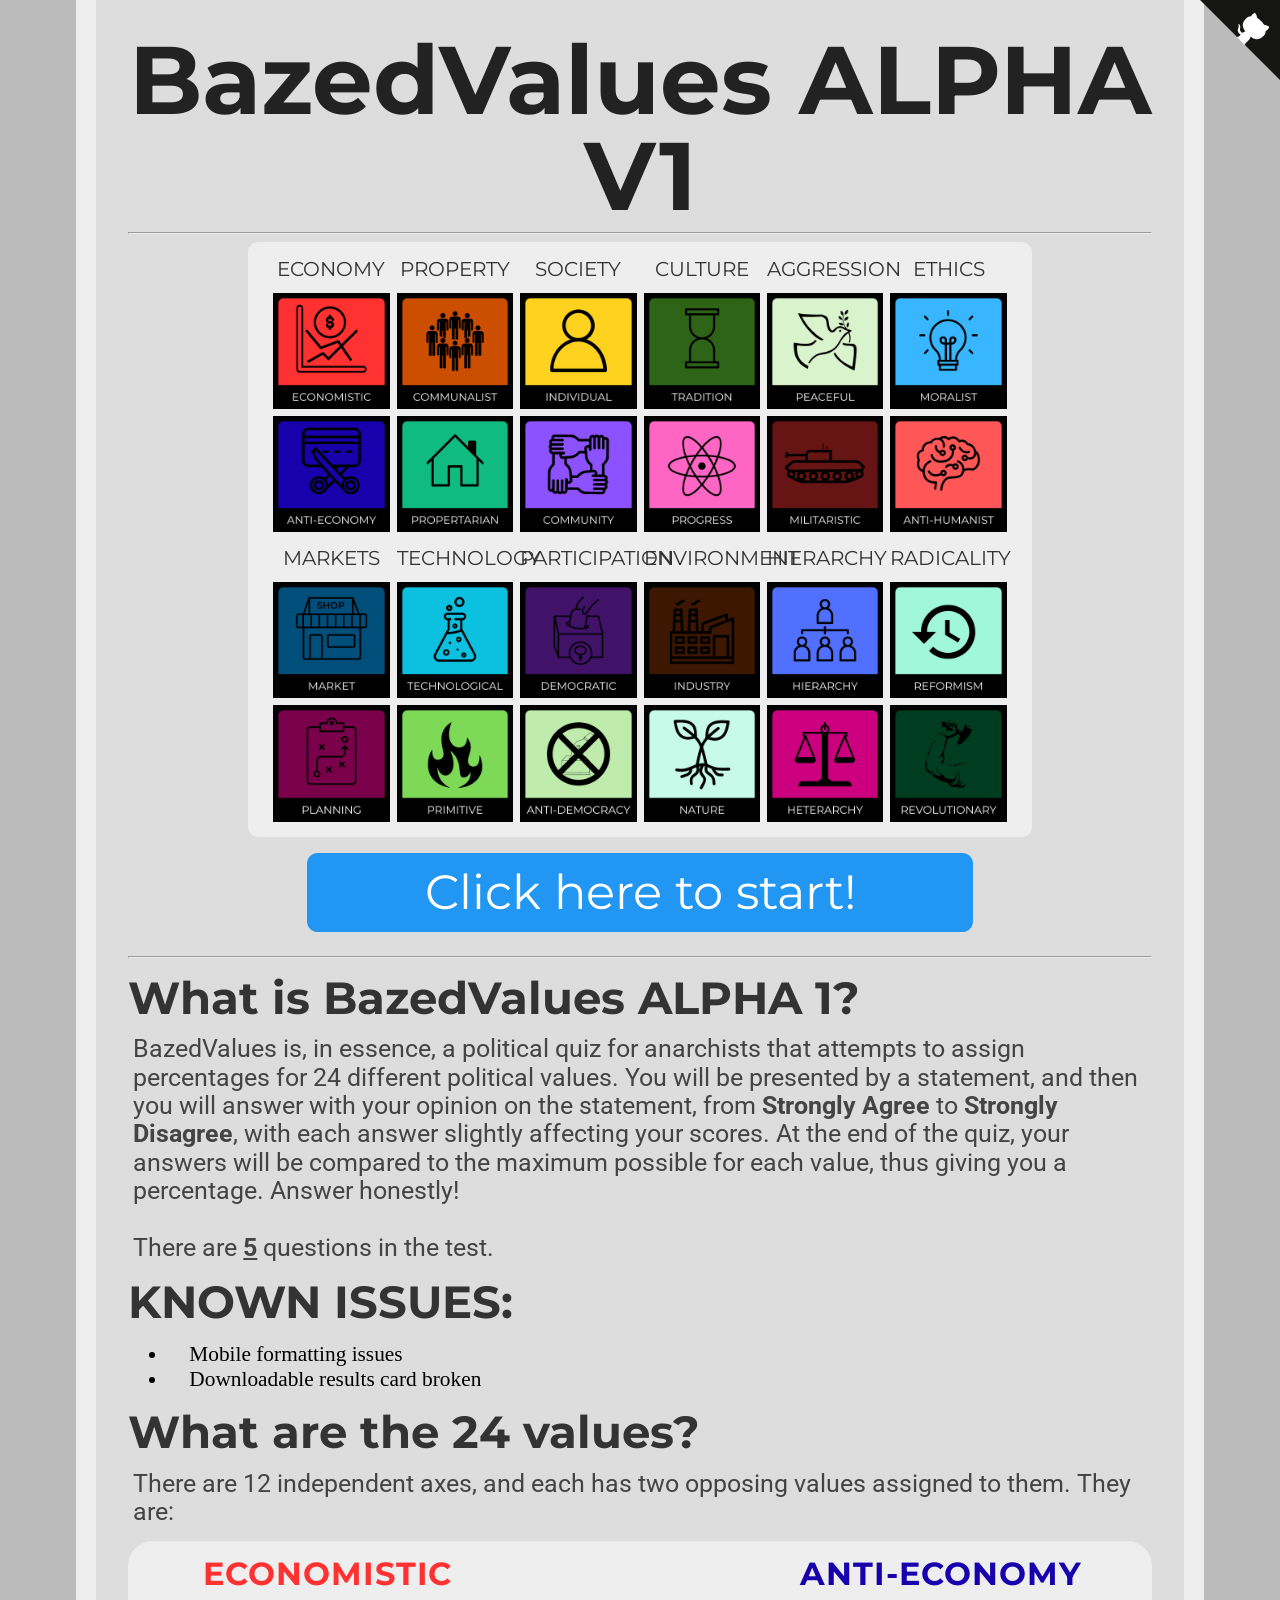
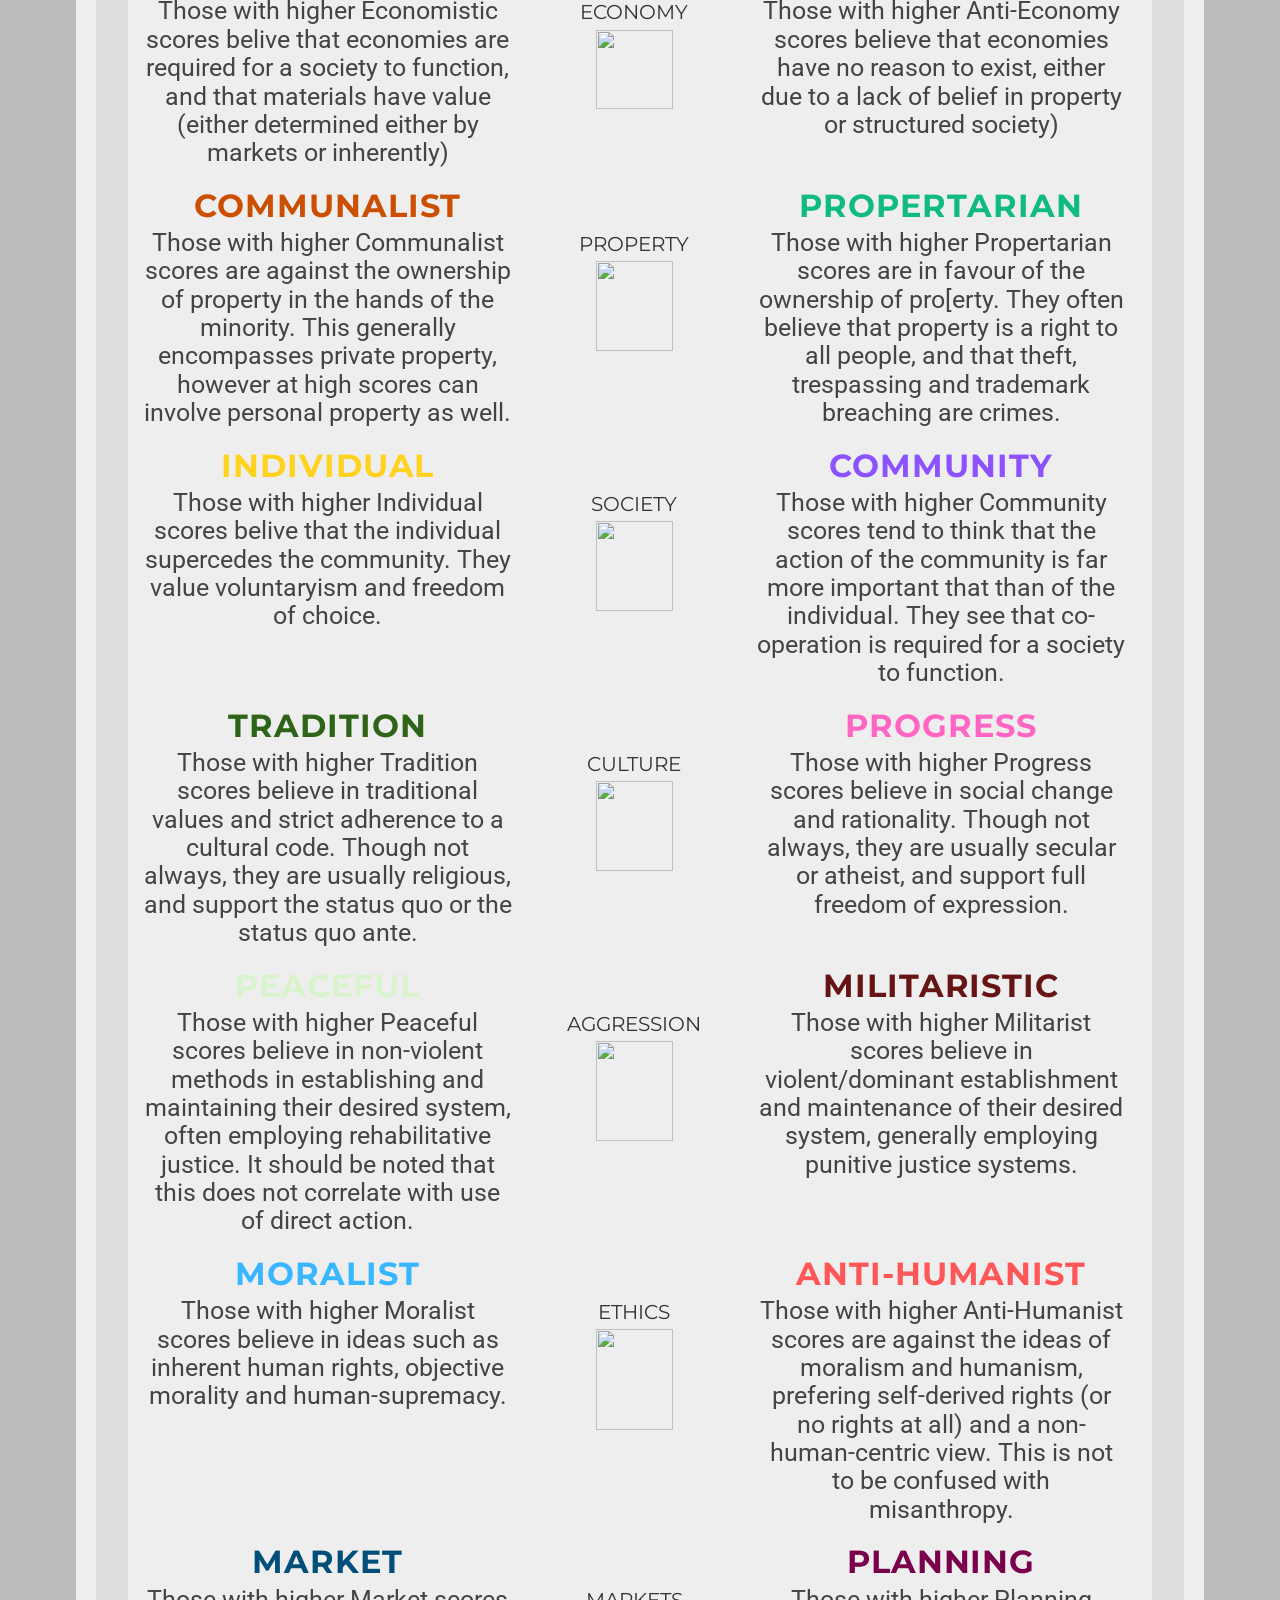
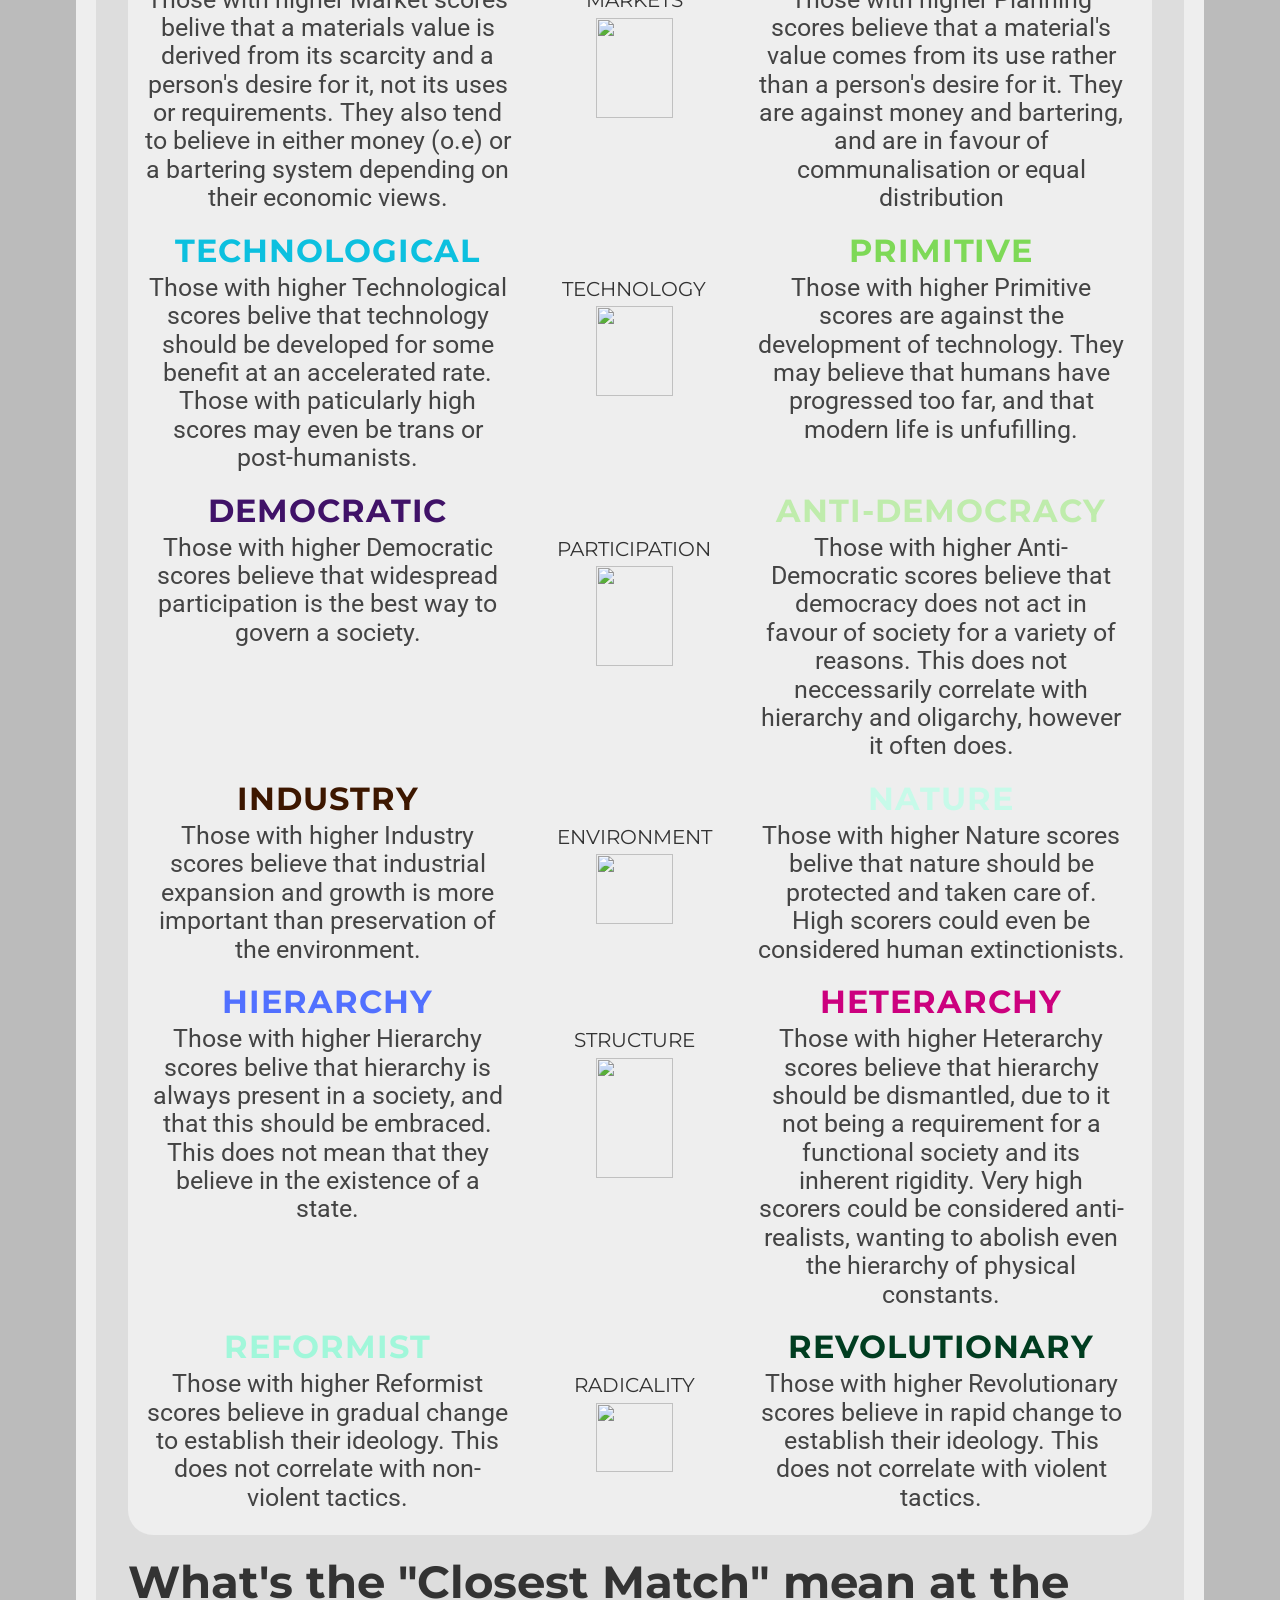
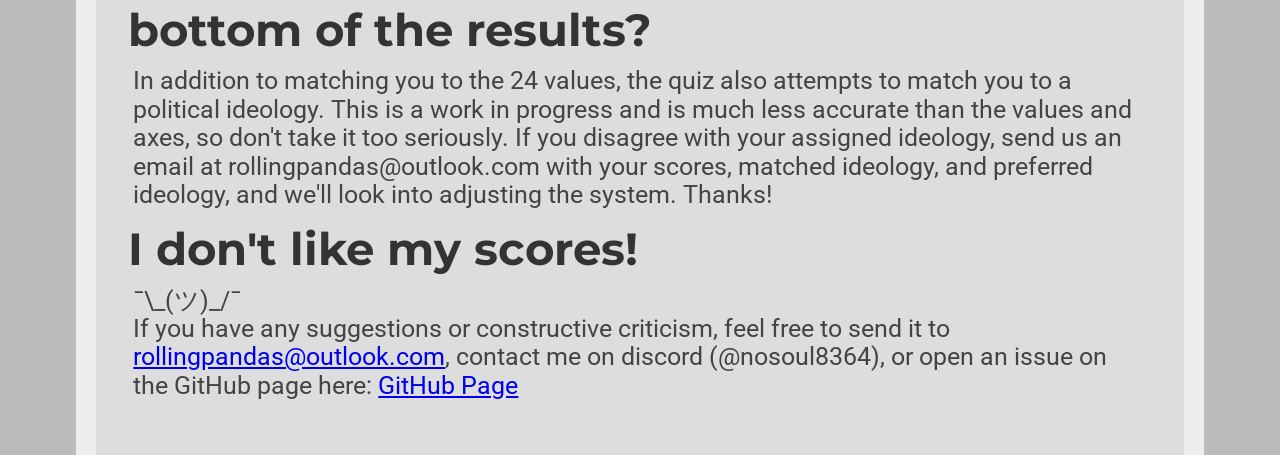
==== commit 5f6e7d30: "Update index.html" ====
--- a/index.html
+++ b/index.html
@@ -17,7 +17,7 @@
 </head>
 <body>
 <a href="https://github.com/Soulizt/BasedValuesagain/tree/master" class="github-corner" aria-label="View source on Github"><svg width="80" height="80" viewBox="0 0 250 250" style="fill:#151513; color:#fff; position: absolute; top: 0; border: 0; right: 0;" aria-hidden="true"><path d="M0,0 L115,115 L130,115 L142,142 L250,250 L250,0 Z"></path><path d="M128.3,109.0 C113.8,99.7 119.0,89.6 119.0,89.6 C122.0,82.7 120.5,78.6 120.5,78.6 C119.2,72.0 123.4,76.3 123.4,76.3 C127.3,80.9 125.5,87.3 125.5,87.3 C122.9,97.6 130.6,101.9 134.4,103.2" fill="currentColor" style="transform-origin: 130px 106px;" class="octo-arm"></path><path d="M115.0,115.0 C114.9,115.1 118.7,116.5 119.8,115.4 L133.7,101.6 C136.9,99.2 139.9,98.4 142.2,98.6 C133.8,88.0 127.5,74.4 143.8,58.0 C148.5,53.4 154.0,51.2 159.7,51.0 C160.3,49.4 163.2,43.6 171.4,40.1 C171.4,40.1 176.1,42.5 178.8,56.2 C183.1,58.6 187.2,61.8 190.9,65.4 C194.5,69.0 197.7,73.2 200.1,77.6 C213.8,80.2 216.3,84.9 216.3,84.9 C212.7,93.1 206.9,96.0 205.4,96.6 C205.1,102.4 203.0,107.8 198.3,112.5 C181.9,128.9 168.3,122.5 157.7,114.1 C157.9,116.9 156.7,120.9 152.7,124.9 L141.0,136.5 C139.8,137.7 141.6,141.9 141.8,141.8 Z" fill="currentColor" class="octo-body"></path></svg></a><style>.github-corner:hover .octo-arm{animation:octocat-wave 560ms ease-in-out}@keyframes octocat-wave{0%,100%{transform:rotate(0)}20%,60%{transform:rotate(-25deg)}40%,80%{transform:rotate(10deg)}}@media (max-width:500px){.github-corner:hover .octo-arm{animation:none}.github-corner .octo-arm{animation:octocat-wave 560ms ease-in-out}}</style>
-<h1>BazedValues ALPHA 1</h1>
+<h1>BazedValues ALPHA V1</h1>
 <hr>
 <div class="center">
     <div class="axis_name quadcolumn">ECONOMY</div>
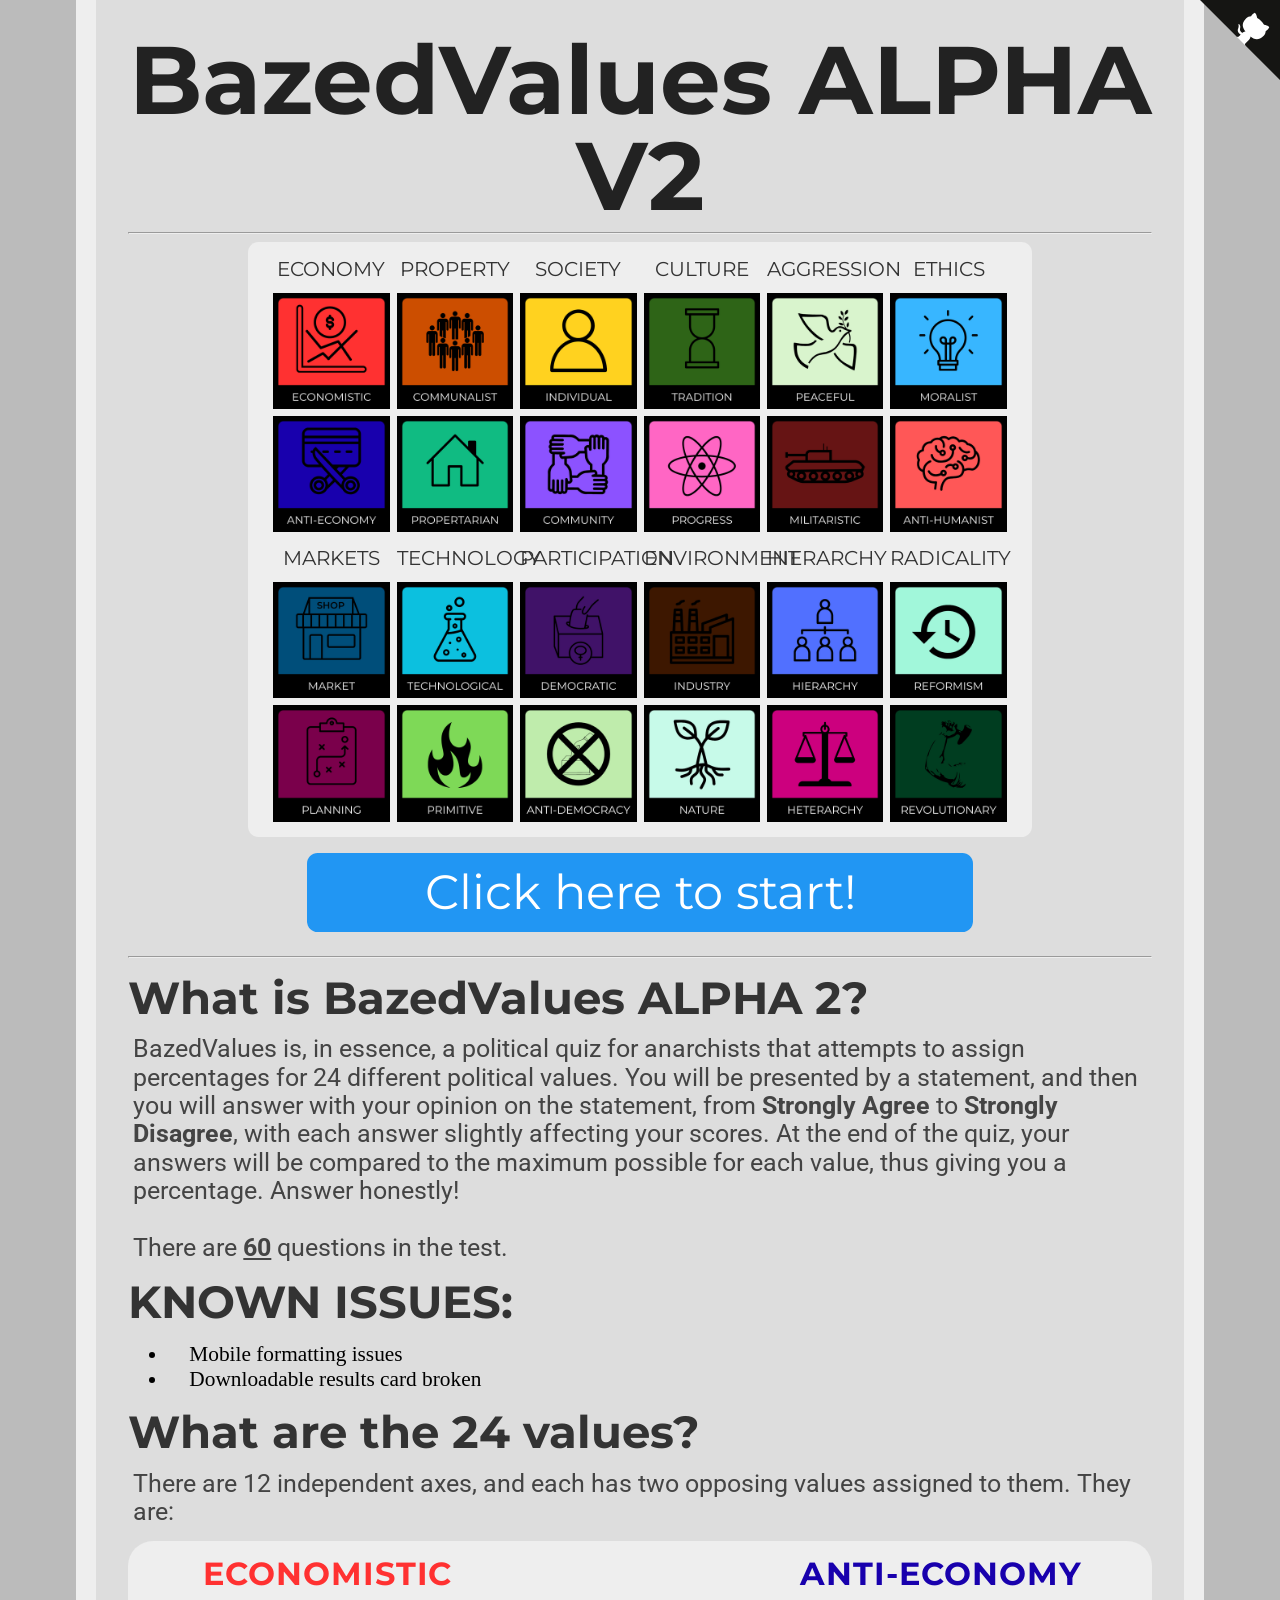
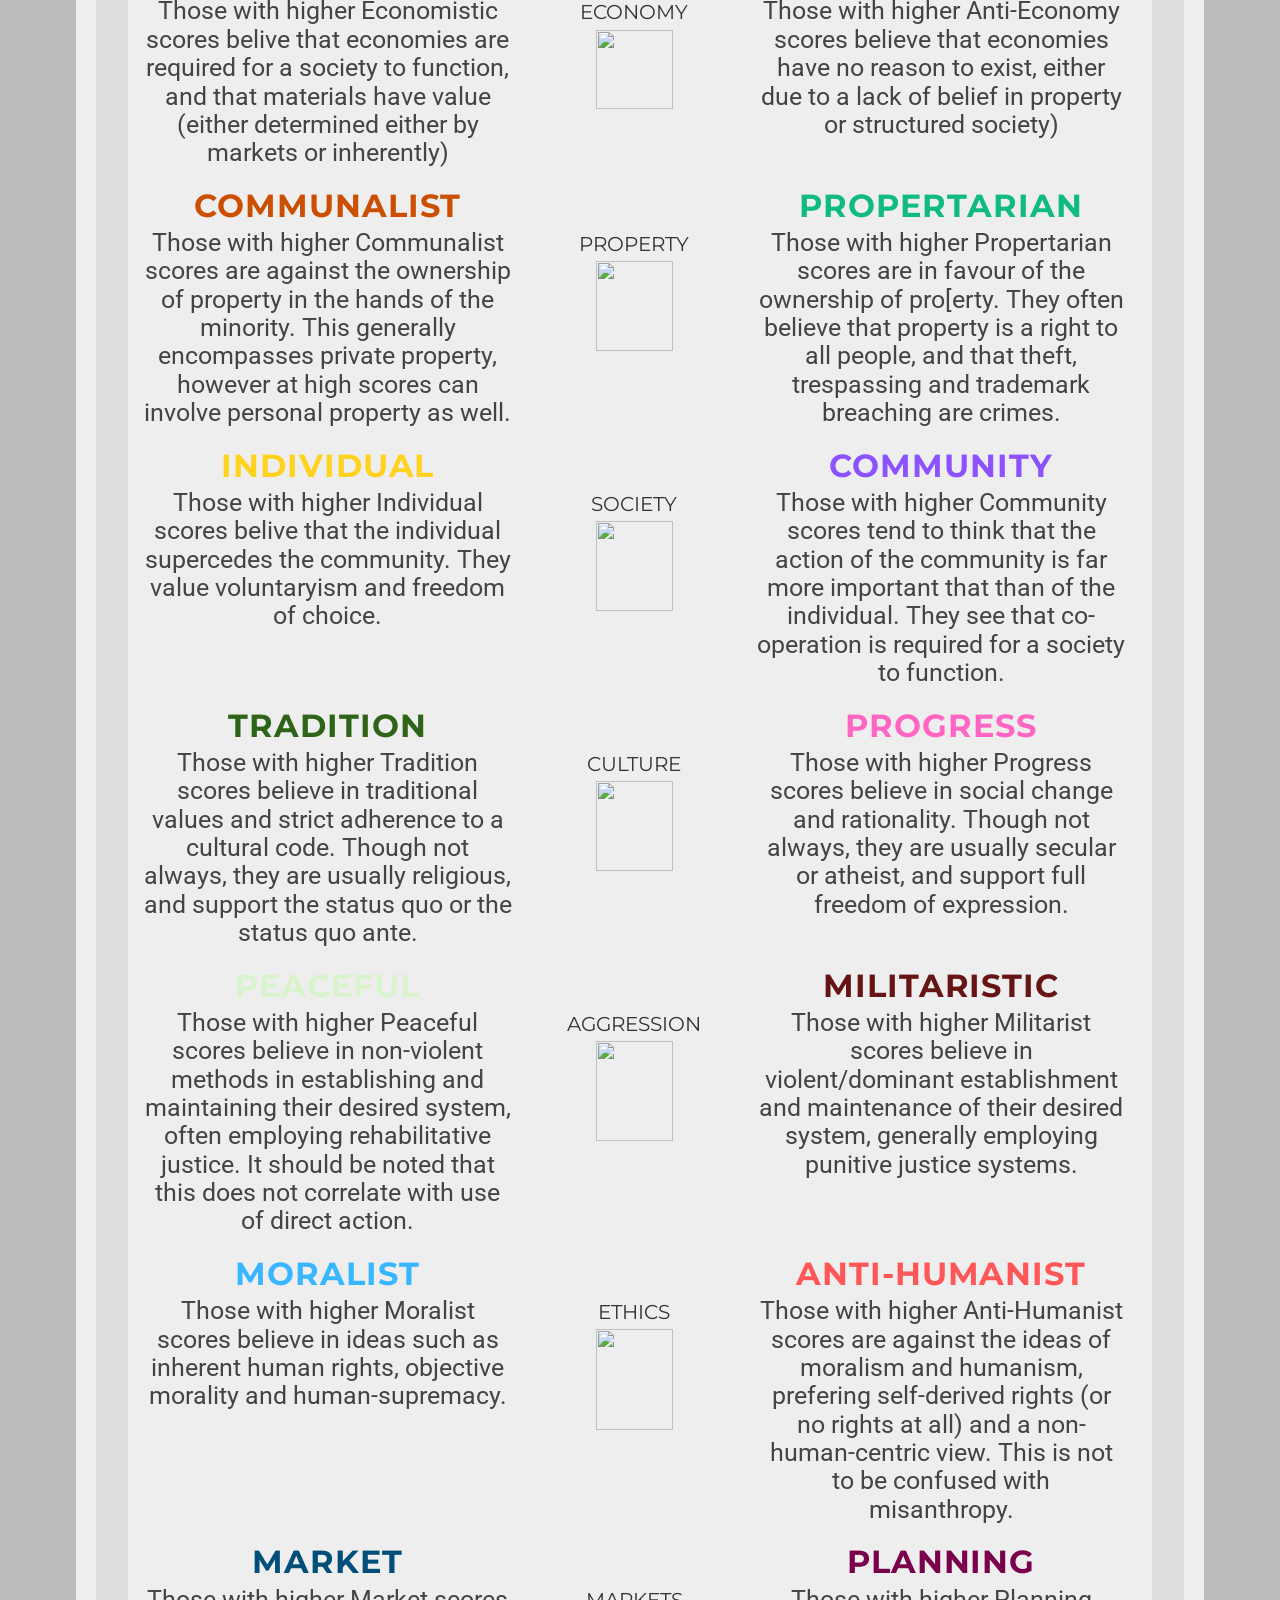
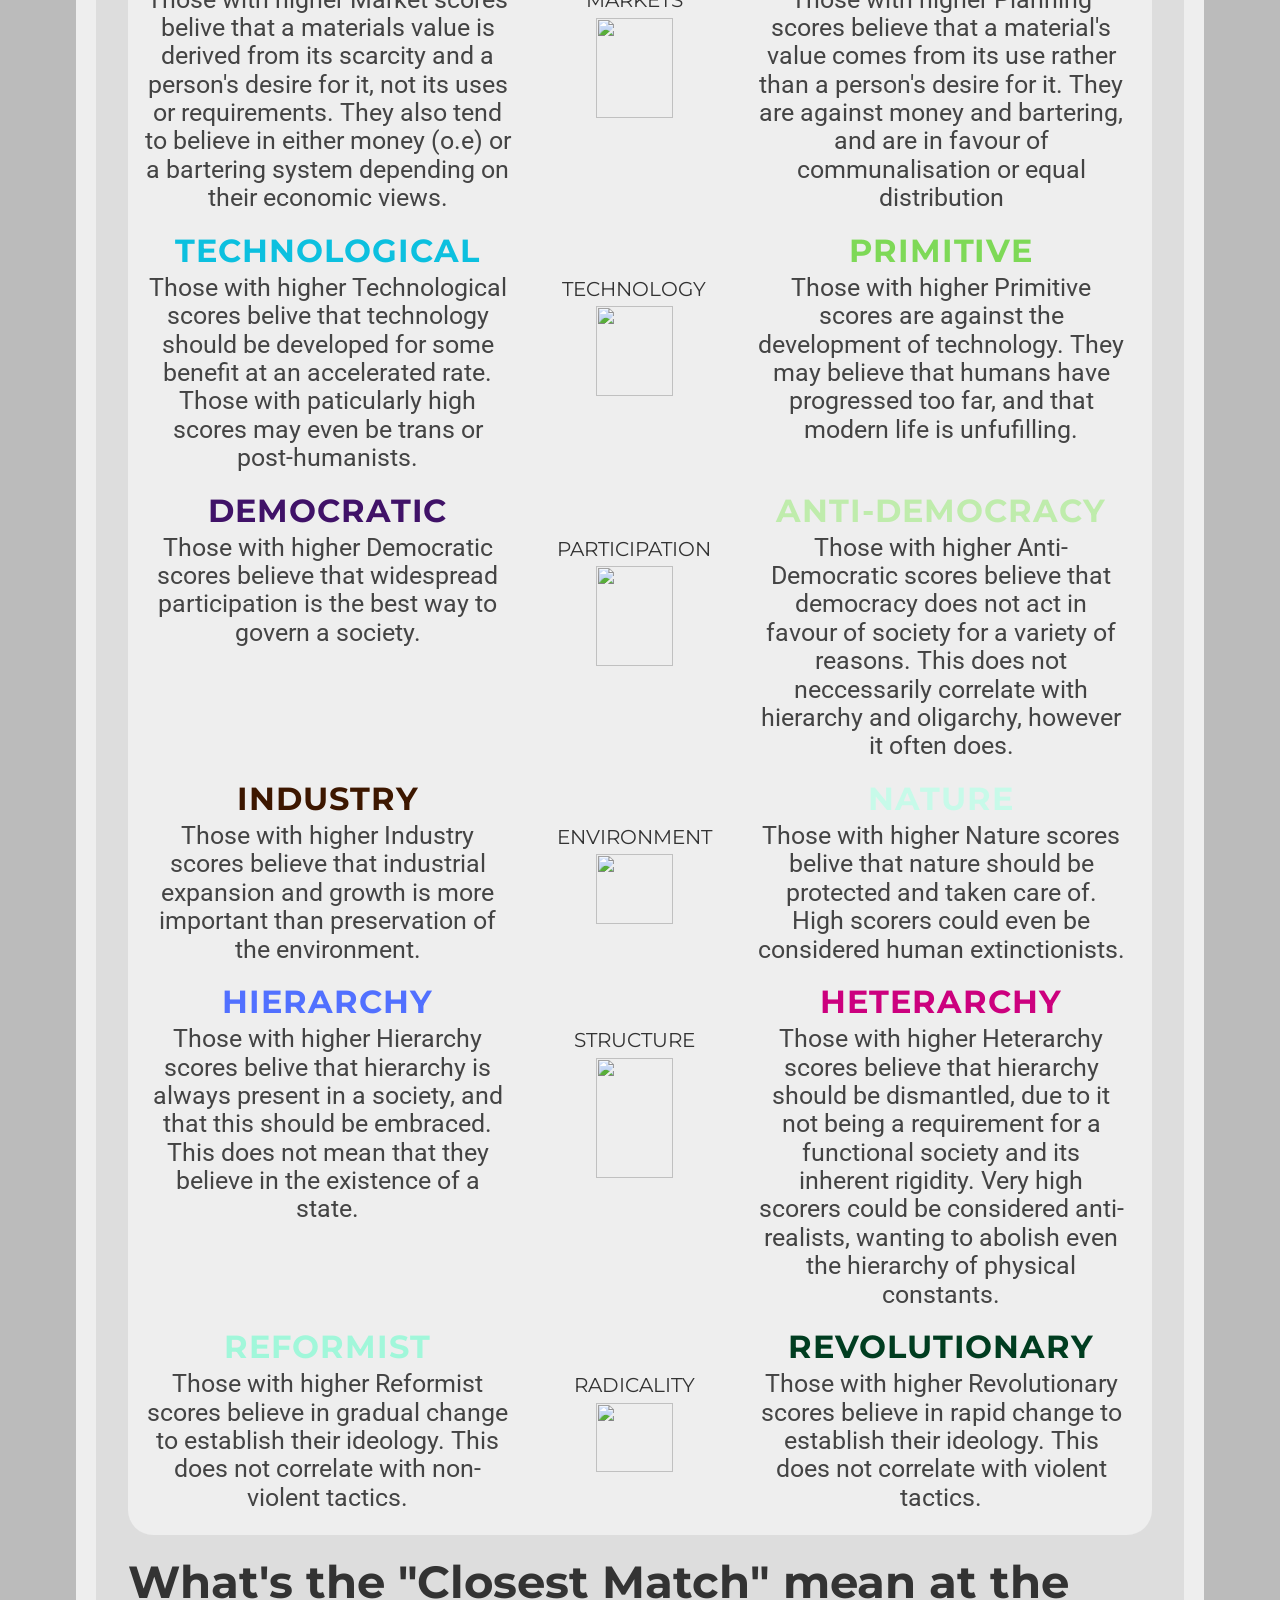
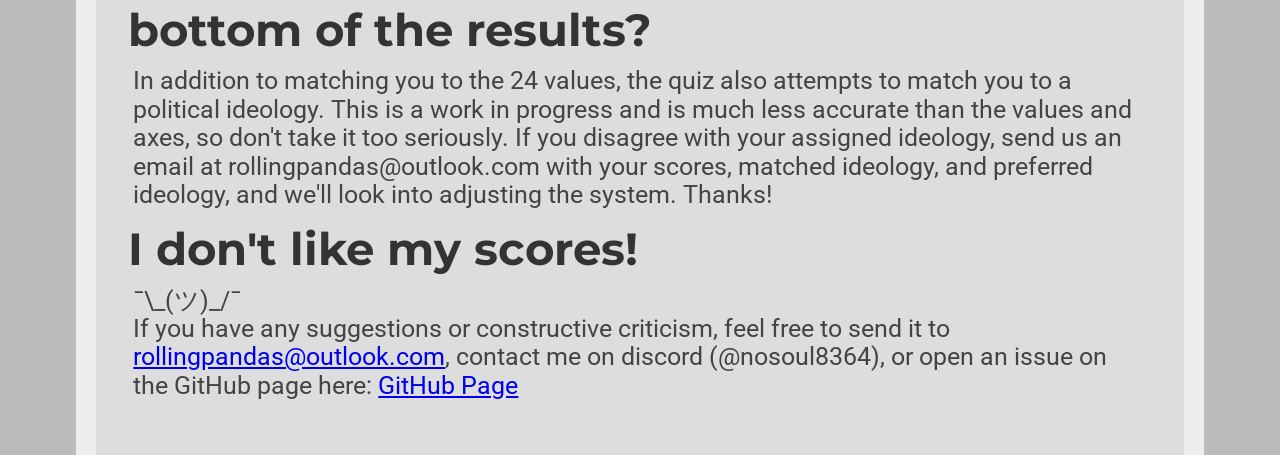
==== commit 56f9bbc7: "Update index.html" ====
--- a/index.html
+++ b/index.html
@@ -17,7 +17,7 @@
 </head>
 <body>
 <a href="https://github.com/Soulizt/BasedValuesagain/tree/master" class="github-corner" aria-label="View source on Github"><svg width="80" height="80" viewBox="0 0 250 250" style="fill:#151513; color:#fff; position: absolute; top: 0; border: 0; right: 0;" aria-hidden="true"><path d="M0,0 L115,115 L130,115 L142,142 L250,250 L250,0 Z"></path><path d="M128.3,109.0 C113.8,99.7 119.0,89.6 119.0,89.6 C122.0,82.7 120.5,78.6 120.5,78.6 C119.2,72.0 123.4,76.3 123.4,76.3 C127.3,80.9 125.5,87.3 125.5,87.3 C122.9,97.6 130.6,101.9 134.4,103.2" fill="currentColor" style="transform-origin: 130px 106px;" class="octo-arm"></path><path d="M115.0,115.0 C114.9,115.1 118.7,116.5 119.8,115.4 L133.7,101.6 C136.9,99.2 139.9,98.4 142.2,98.6 C133.8,88.0 127.5,74.4 143.8,58.0 C148.5,53.4 154.0,51.2 159.7,51.0 C160.3,49.4 163.2,43.6 171.4,40.1 C171.4,40.1 176.1,42.5 178.8,56.2 C183.1,58.6 187.2,61.8 190.9,65.4 C194.5,69.0 197.7,73.2 200.1,77.6 C213.8,80.2 216.3,84.9 216.3,84.9 C212.7,93.1 206.9,96.0 205.4,96.6 C205.1,102.4 203.0,107.8 198.3,112.5 C181.9,128.9 168.3,122.5 157.7,114.1 C157.9,116.9 156.7,120.9 152.7,124.9 L141.0,136.5 C139.8,137.7 141.6,141.9 141.8,141.8 Z" fill="currentColor" class="octo-body"></path></svg></a><style>.github-corner:hover .octo-arm{animation:octocat-wave 560ms ease-in-out}@keyframes octocat-wave{0%,100%{transform:rotate(0)}20%,60%{transform:rotate(-25deg)}40%,80%{transform:rotate(10deg)}}@media (max-width:500px){.github-corner:hover .octo-arm{animation:none}.github-corner .octo-arm{animation:octocat-wave 560ms ease-in-out}}</style>
-<h1>BazedValues ALPHA V1</h1>
+<h1>BazedValues ALPHA V2</h1>
 <hr>
 <div class="center">
     <div class="axis_name quadcolumn">ECONOMY</div>
@@ -60,7 +60,7 @@
 <br>
 <button class="button" onclick="location.href='instructions.html';" style="font-size:36pt;">Click here to start!</button>
 <br><hr>
-<h2>What is BazedValues ALPHA 1?</h2>
+<h2>What is BazedValues ALPHA 2?</h2>
     <p>BazedValues is, in essence, a political quiz for anarchists that attempts to assign percentages for 24 different political values. You will be presented by a statement, and then you will answer with your opinion on the statement, from <b>Strongly Agree</b> to <b>Strongly Disagree</b>, with each answer slightly affecting your scores. At the end of the quiz, your answers will be compared to the maximum possible for each value, thus giving you a percentage. Answer honestly!<br /><br />
     There are <b><u><span id="numOfQuestions"></span></u></b> questions in the test.</p>
 <h2>KNOWN ISSUES:</h2>
